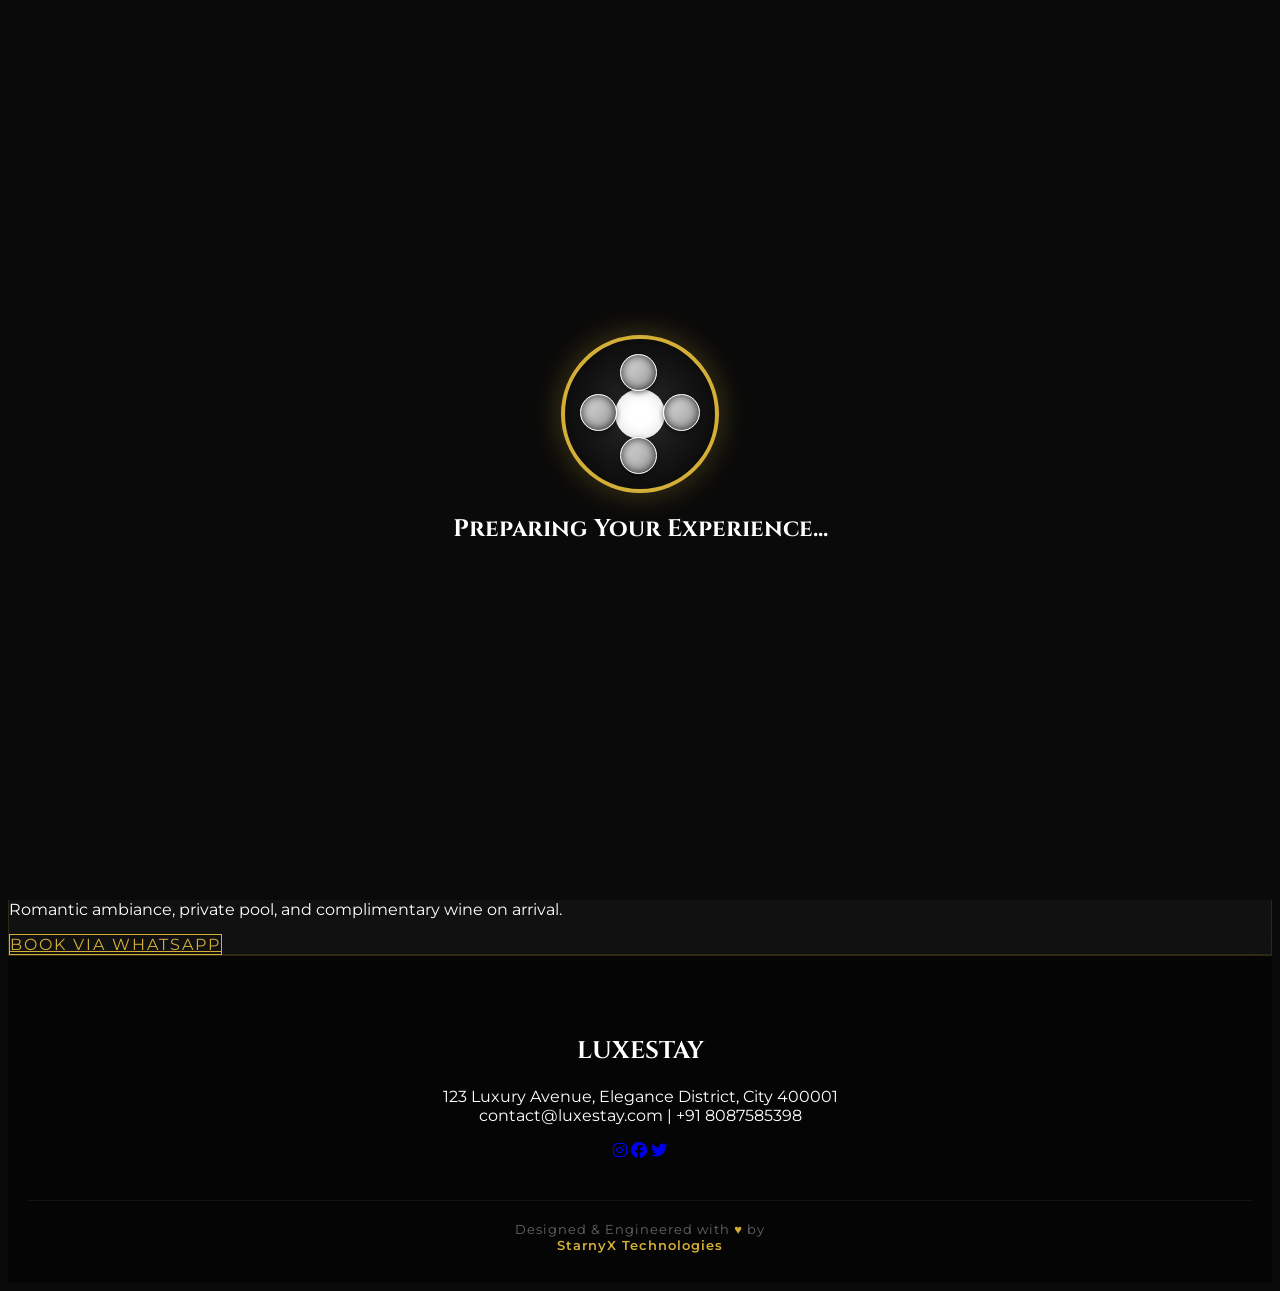
==== index.html @ a1ba036e "Create index.html" ====
<!DOCTYPE html>
<html lang="mr">
<head>
    <meta charset="UTF-8">
    <meta name="viewport" content="width=device-width, initial-scale=1.0">
    <title>Luxury Stay | Premium Hotel & Lodging</title>
    <!-- Tailwind CSS for rapid UI -->
    <script src="https://cdn.tailwindcss.com"></script>
    <!-- FontAwesome for Icons -->
    <link rel="stylesheet" href="https://cdnjs.cloudflare.com/ajax/libs/font-awesome/6.4.0/css/all.min.css">
    <!-- Google Fonts -->
    <link href="https://fonts.googleapis.com/css2?family=Cinzel:wght@400;600;700&family=Montserrat:wght@300;400;600&display=swap" rel="stylesheet">
    
    <style>
        /* Base Luxury Theme Variables */
        :root {
            --bg-dark: #0a0a0a;
            --gold: #D4AF37;
            --gold-light: #F3E5AB;
        }

        body {
            background-color: var(--bg-dark);
            color: #ffffff;
            font-family: 'Montserrat', sans-serif;
            overflow-x: hidden;
        }

        h1, h2, h3, .brand-font {
            font-family: 'Cinzel', serif;
        }

        /* Custom Thali Loader */
        #loader {
            position: fixed;
            inset: 0;
            background-color: var(--bg-dark);
            z-index: 9999;
            display: flex;
            flex-direction: column;
            justify-content: center;
            align-items: center;
            transition: opacity 0.8s ease-out;
        }

        .thali {
            width: 150px;
            height: 150px;
            border-radius: 50%;
            border: 4px solid var(--gold);
            position: relative;
            background: radial-gradient(circle, #2a2a2a, #000000);
            box-shadow: 0 0 30px rgba(212, 175, 55, 0.3);
            animation: spin 3s linear infinite;
        }

        .katori {
            width: 35px;
            height: 35px;
            background: linear-gradient(135deg, #e0e0e0, #999999);
            border-radius: 50%;
            position: absolute;
            box-shadow: inset 0 0 10px rgba(0,0,0,0.8), 0 2px 5px rgba(0,0,0,0.5);
            border: 1px solid #fff;
        }
        
        .katori-1 { top: 15px; left: 55px; }
        .katori-2 { bottom: 15px; left: 55px; }
        .katori-3 { left: 15px; top: 55px; }
        .katori-4 { right: 15px; top: 55px; }

        .rice {
            width: 50px;
            height: 50px;
            background: #ffffff;
            border-radius: 50%;
            position: absolute;
            top: 50px;
            left: 50px;
            box-shadow: inset 0 0 15px #ddd;
        }

        @keyframes spin { 100% { transform: rotate(360deg); } }

        /* Glassmorphism Classes */
        .glass-nav {
            background: rgba(10, 10, 10, 0.7);
            backdrop-filter: blur(15px);
            border-bottom: 1px solid rgba(212, 175, 55, 0.2);
        }

        .glass-card {
            background: rgba(255, 255, 255, 0.03);
            backdrop-filter: blur(10px);
            border: 1px solid rgba(212, 175, 55, 0.15);
            transition: all 0.4s ease;
        }

        .glass-card:hover {
            transform: translateY(-10px);
            border-color: var(--gold);
            box-shadow: 0 10px 30px rgba(212, 175, 55, 0.1);
        }

        /* Scroll Reveal Animations */
        .reveal {
            opacity: 0;
            transform: translateY(60px);
            transition: all 1s cubic-bezier(0.5, 0, 0, 1);
        }

        .reveal.active {
            opacity: 1;
            transform: translateY(0);
        }

        /* Gold Button */
        .gold-btn {
            background: transparent;
            border: 1px solid var(--gold);
            color: var(--gold);
            transition: 0.3s;
            text-transform: uppercase;
            letter-spacing: 2px;
        }
        
        .gold-btn:hover {
            background: var(--gold);
            color: var(--bg-dark);
            box-shadow: 0 0 20px rgba(212, 175, 55, 0.4);
        }

        /* Footer StarnyX Hover */
        .starnyx-link {
            color: var(--gold);
            font-weight: 600;
            text-decoration: none;
            transition: 0.3s;
        }
        .starnyx-link:hover {
            text-shadow: 0px 0px 12px rgba(212,175,55,0.8);
            color: var(--gold-light);
        }

        /* Floating WhatsApp */
        .whatsapp-float {
            position: fixed;
            bottom: 30px;
            right: 30px;
            background: #25D366;
            color: white;
            width: 60px;
            height: 60px;
            border-radius: 50%;
            display: flex;
            justify-content: center;
            align-items: center;
            font-size: 30px;
            box-shadow: 0 4px 15px rgba(37, 211, 102, 0.4);
            z-index: 100;
            transition: 0.3s;
            animation: pulse 2s infinite;
        }

        .whatsapp-float:hover {
            transform: scale(1.1);
        }

        @keyframes pulse {
            0% { box-shadow: 0 0 0 0 rgba(37, 211, 102, 0.5); }
            70% { box-shadow: 0 0 0 15px rgba(37, 211, 102, 0); }
            100% { box-shadow: 0 0 0 0 rgba(37, 211, 102, 0); }
        }
    </style>
</head>
<body class="antialiased">

    <!-- Custom Thali Loader -->
    <div id="loader">
        <div class="thali mb-6">
            <div class="rice"></div>
            <div class="katori katori-1"></div>
            <div class="katori katori-2"></div>
            <div class="katori katori-3"></div>
            <div class="katori katori-4"></div>
        </div>
        <h2 class="brand-font text-2xl text-[#D4AF37] tracking-widest animate-pulse">Preparing Your Experience...</h2>
    </div>

    <!-- Navigation -->
    <nav class="glass-nav fixed w-full z-50 top-0 transition-all duration-300">
        <div class="max-w-7xl mx-auto px-4 sm:px-6 lg:px-8">
            <div class="flex justify-between items-center h-24">
                <div class="flex-shrink-0 flex items-center">
                    <h1 class="brand-font text-3xl text-[#D4AF37]">LUXE<span class="text-white">STAY</span></h1>
                </div>
                <div class="hidden md:flex space-x-8">
                    <a href="index.html" class="text-[#D4AF37] hover:text-white transition px-3 py-2 text-sm uppercase tracking-wider">Home</a>
                    <a href="suites.html" class="text-gray-300 hover:text-[#D4AF37] transition px-3 py-2 text-sm uppercase tracking-wider">Our Suites</a>
                    <a href="amenities.html" class="text-gray-300 hover:text-[#D4AF37] transition px-3 py-2 text-sm uppercase tracking-wider">Amenities</a>
                    <a href="gallery.html" class="text-gray-300 hover:text-[#D4AF37] transition px-3 py-2 text-sm uppercase tracking-wider">Gallery</a>
                    <a href="contact.html" class="gold-btn px-6 py-2 text-sm rounded-none">Book Now</a>
                </div>
            </div>
        </div>
    </nav>

    <!-- Hero Section -->
    <section class="relative h-screen flex items-center justify-center overflow-hidden">
        <!-- Cinematic Background (Replace src with your actual hotel image) -->
        <div class="absolute inset-0 z-0">
            <img src="https://images.unsplash.com/photo-1542314831-c6a4d2748622?q=80&w=2000&auto=format&fit=crop" alt="Luxury Hotel" class="w-full h-full object-cover opacity-40">
            <div class="absolute inset-0 bg-gradient-to-b from-transparent to-[#0a0a0a]"></div>
        </div>
        
        <div class="relative z-10 text-center px-4 mt-20 reveal">
            <p class="text-[#D4AF37] uppercase tracking-[0.3em] mb-4 text-sm md:text-base">Welcome to the epitome of</p>
            <h1 class="brand-font text-5xl md:text-7xl lg:text-8xl mb-6 font-bold">Pure Luxury</h1>
            <p class="max-w-2xl mx-auto text-gray-300 mb-10 font-light leading-relaxed">Escape the ordinary. Immerse yourself in an unforgettable experience where world-class hospitality meets breathtaking elegance.</p>
            <a href="#suites" class="gold-btn px-10 py-4 text-lg">Explore Suites</a>
        </div>
    </section>

    <!-- Quick Intro Section -->
    <section class="py-24 px-4 bg-[#0a0a0a]">
        <div class="max-w-7xl mx-auto grid md:grid-cols-2 gap-16 items-center">
            <div class="reveal">
                <h2 class="brand-font text-4xl md:text-5xl text-[#D4AF37] mb-6">A Heritage of Elegance</h2>
                <p class="text-gray-400 leading-relaxed mb-6 font-light">
                    Every corner of LuxeStay is crafted to perfection. From our signature Thali dining experience to our panoramic suite views, we promise a stay that lingers in your memories forever.
                </p>
                <div class="flex items-center gap-4 text-[#D4AF37]">
                    <i class="fas fa-star"></i>
                    <i class="fas fa-star"></i>
                    <i class="fas fa-star"></i>
                    <i class="fas fa-star"></i>
                    <i class="fas fa-star"></i>
                </div>
            </div>
            <div class="relative reveal delay-200">
                <div class="absolute inset-0 border-2 border-[#D4AF37] transform translate-x-4 translate-y-4 z-0"></div>
                <img src="https://images.unsplash.com/photo-1578683010236-d716f9a3f461?q=80&w=1000&auto=format&fit=crop" alt="Hotel Interior" class="relative z-10 w-full h-[400px] object-cover shadow-2xl">
            </div>
        </div>
    </section>

    <!-- Highlights (Top Suites) -->
    <section id="suites" class="py-24 px-4 bg-[#0d0d0d] border-t border-white/5">
        <div class="max-w-7xl mx-auto">
            <div class="text-center mb-16 reveal">
                <h2 class="brand-font text-4xl text-[#D4AF37] mb-4">Our Premium Suites</h2>
                <p class="text-gray-400 uppercase tracking-widest text-sm">Tailored for Royalty</p>
            </div>

            <div class="grid md:grid-cols-3 gap-8">
                <!-- Suite 1 -->
                <div class="glass-card rounded-xl overflow-hidden reveal">
                    <div class="h-64 overflow-hidden relative group">
                        <img src="https://images.unsplash.com/photo-1590490360182-c33d57733427?q=80&w=800&auto=format&fit=crop" alt="Royal Suite" class="w-full h-full object-cover transition duration-700 group-hover:scale-110">
                        <div class="absolute inset-0 bg-black/30 group-hover:bg-transparent transition duration-500"></div>
                    </div>
                    <div class="p-8 text-center">
                        <h3 class="brand-font text-2xl mb-2">The Royal Suite</h3>
                        <p class="text-gray-400 text-sm mb-6 font-light">Panoramic views, private jacuzzi, and exclusive butler service.</p>
                        <a href="https://wa.me/918087585398?text=I%20want%20to%20book%20The%20Royal%20Suite" target="_blank" class="gold-btn px-6 py-2 text-sm w-full block">Book via WhatsApp</a>
                    </div>
                </div>

                <!-- Suite 2 -->
                <div class="glass-card rounded-xl overflow-hidden reveal delay-100">
                    <div class="h-64 overflow-hidden relative group">
                        <img src="https://images.unsplash.com/photo-1566665797739-1674de7a421a?q=80&w=800&auto=format&fit=crop" alt="Executive Room" class="w-full h-full object-cover transition duration-700 group-hover:scale-110">
                        <div class="absolute inset-0 bg-black/30 group-hover:bg-transparent transition duration-500"></div>
                    </div>
                    <div class="p-8 text-center">
                        <h3 class="brand-font text-2xl mb-2">Executive Haven</h3>
                        <p class="text-gray-400 text-sm mb-6 font-light">Perfect for business travelers needing luxury and high-speed connectivity.</p>
                        <a href="https://wa.me/918087585398?text=I%20want%20to%20book%20Executive%20Haven" target="_blank" class="gold-btn px-6 py-2 text-sm w-full block">Book via WhatsApp</a>
                    </div>
                </div>

                <!-- Suite 3 -->
                <div class="glass-card rounded-xl overflow-hidden reveal delay-200">
                    <div class="h-64 overflow-hidden relative group">
                        <img src="https://images.unsplash.com/photo-1582719478250-c894e4dc243e?q=80&w=800&auto=format&fit=crop" alt="Honeymoon Suite" class="w-full h-full object-cover transition duration-700 group-hover:scale-110">
                        <div class="absolute inset-0 bg-black/30 group-hover:bg-transparent transition duration-500"></div>
                    </div>
                    <div class="p-8 text-center">
                        <h3 class="brand-font text-2xl mb-2">Honeymoon Villa</h3>
                        <p class="text-gray-400 text-sm mb-6 font-light">Romantic ambiance, private pool, and complimentary wine on arrival.</p>
                        <a href="https://wa.me/918087585398?text=I%20want%20to%20book%20Honeymoon%20Villa" target="_blank" class="gold-btn px-6 py-2 text-sm w-full block">Book via WhatsApp</a>
                    </div>
                </div>
            </div>
        </div>
    </section>

    <!-- Floating WhatsApp -->
    <a href="https://wa.me/918087585398" target="_blank" class="whatsapp-float">
        <i class="fab fa-whatsapp"></i>
    </a>

    <!-- Footer with StarnyX Branding -->
    <footer style="background-color: #050505; border-top: 1px solid rgba(212, 175, 55, 0.2); padding: 60px 20px 30px; text-align: center;">
        <div class="max-w-4xl mx-auto mb-10">
            <h2 class="brand-font text-3xl text-[#D4AF37] mb-6">LUXESTAY</h2>
            <p class="text-gray-400 font-light text-sm mb-6">123 Luxury Avenue, Elegance District, City 400001<br>contact@luxestay.com | +91 8087585398</p>
            <div class="flex justify-center space-x-6 text-[#D4AF37]">
                <a href="#" class="hover:text-white transition"><i class="fab fa-instagram text-xl"></i></a>
                <a href="#" class="hover:text-white transition"><i class="fab fa-facebook text-xl"></i></a>
                <a href="#" class="hover:text-white transition"><i class="fab fa-twitter text-xl"></i></a>
            </div>
        </div>

        <!-- The Masterpiece Branding -->
        <div style="margin-top: 40px; padding-top: 20px; border-top: 1px solid rgba(255,255,255,0.05); font-family: 'Montserrat', sans-serif; font-size: 13px; color: #666; letter-spacing: 1px;">
            Designed & Engineered with <span style="color: #D4AF37;">♥</span> by <br class="md:hidden">
            <a href="https://starnyxtechnologies.com" target="_blank" class="starnyx-link mt-2 md:mt-0 inline-block md:ml-1">
                StarnyX Technologies
            </a>
        </div>
    </footer>

    <!-- Scripts for Animations -->
    <script>
        // Custom Thali Loader Logic
        window.addEventListener('load', () => {
            setTimeout(() => {
                const loader = document.getElementById('loader');
                loader.style.opacity = '0';
                setTimeout(() => {
                    loader.style.display = 'none';
                    // Trigger initial reveals after loader goes away
                    reveal();
                }, 800);
            }, 3000); // 3 seconds loading as requested
        });

        // Intersection Observer for Scroll Reveals
        function reveal() {
            var reveals = document.querySelectorAll(".reveal");
            for (var i = 0; i < reveals.length; i++) {
                var windowHeight = window.innerHeight;
                var elementTop = reveals[i].getBoundingClientRect().top;
                var elementVisible = 100;
                
                if (elementTop < windowHeight - elementVisible) {
                    reveals[i].classList.add("active");
                }
            }
        }
        window.addEventListener("scroll", reveal);

        // Navbar Background on Scroll
        window.addEventListener("scroll", () => {
            const nav = document.querySelector('nav');
            if (window.scrollY > 50) {
                nav.style.background = 'rgba(10, 10, 10, 0.95)';
                nav.style.boxShadow = '0 4px 30px rgba(0, 0, 0, 0.5)';
            } else {
                nav.style.background = 'rgba(10, 10, 10, 0.7)';
                nav.style.boxShadow = 'none';
            }
        });
    </script>
</body>
</html>
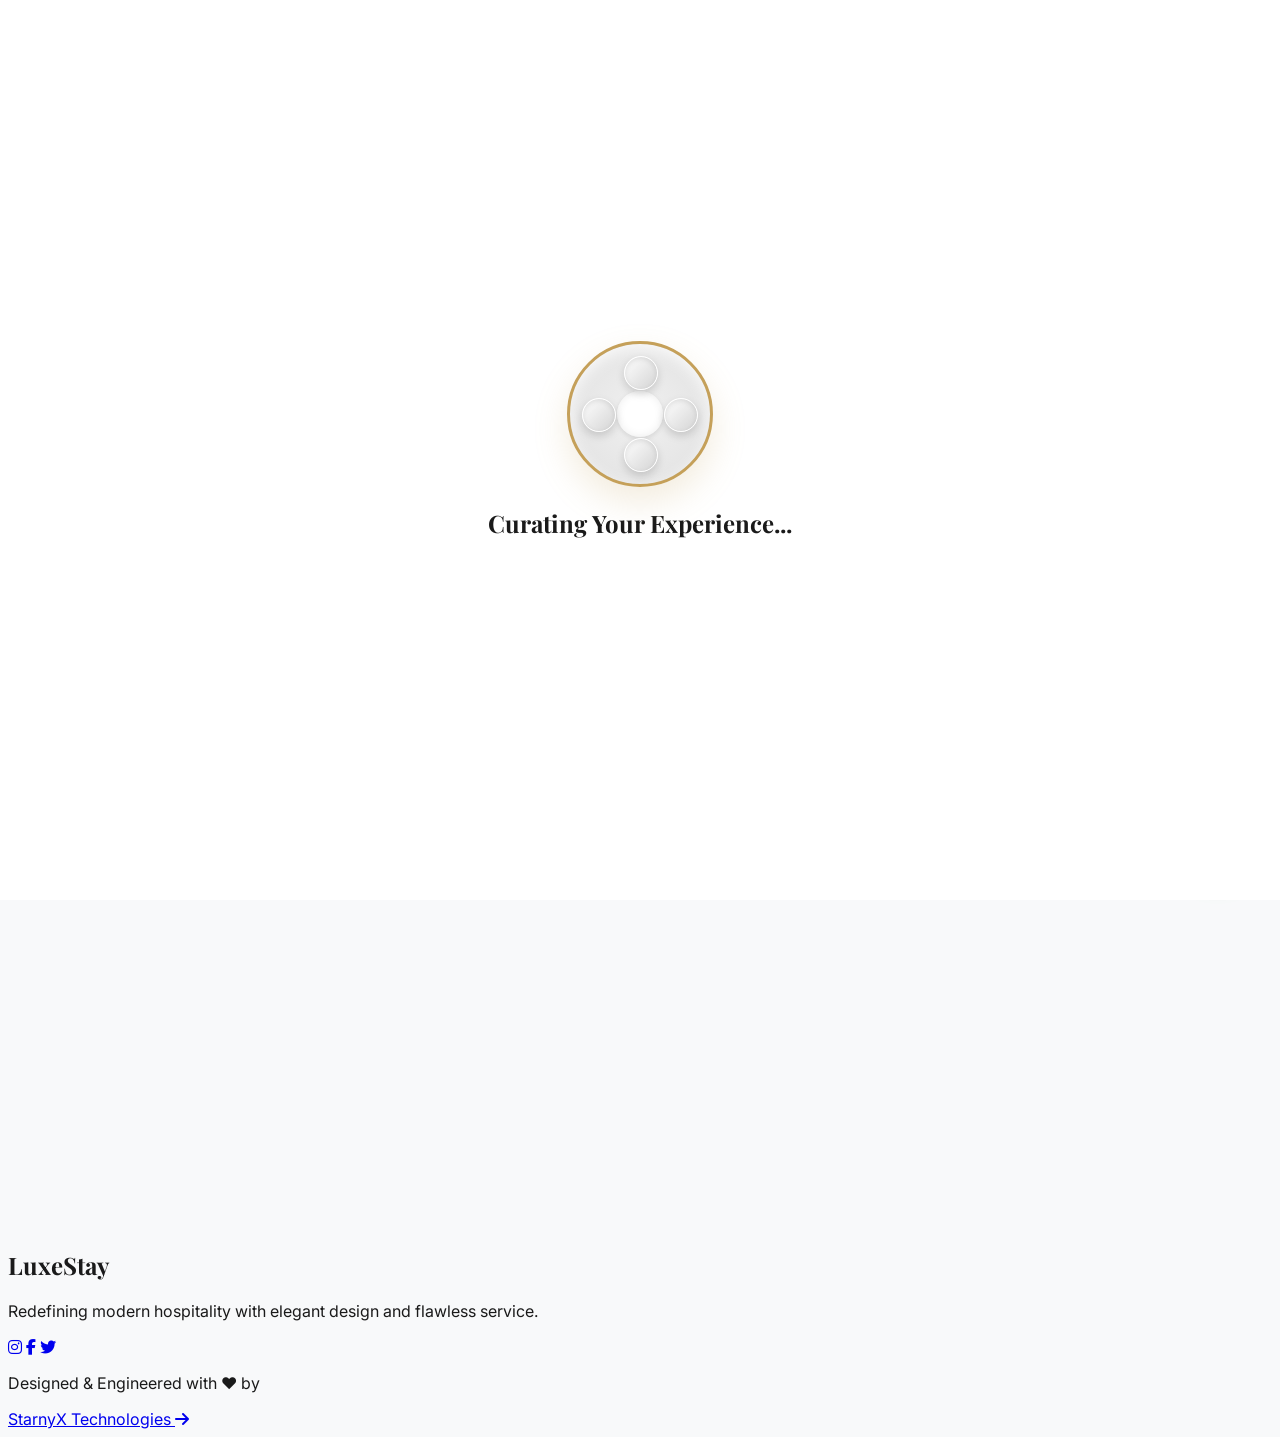
==== commit d3cbe457: "Update index.html" ====
--- a/index.html
+++ b/index.html
@@ -3,144 +3,148 @@
 <head>
     <meta charset="UTF-8">
     <meta name="viewport" content="width=device-width, initial-scale=1.0">
-    <title>Luxury Stay | Premium Hotel & Lodging</title>
-    <!-- Tailwind CSS for rapid UI -->
+    <title>LuxeStay | Light & Modern Luxury</title>
+    <!-- Tailwind CSS -->
     <script src="https://cdn.tailwindcss.com"></script>
-    <!-- FontAwesome for Icons -->
+    <!-- FontAwesome -->
     <link rel="stylesheet" href="https://cdnjs.cloudflare.com/ajax/libs/font-awesome/6.4.0/css/all.min.css">
-    <!-- Google Fonts -->
-    <link href="https://fonts.googleapis.com/css2?family=Cinzel:wght@400;600;700&family=Montserrat:wght@300;400;600&display=swap" rel="stylesheet">
+    <!-- Google Fonts: Playfair for Luxury, Inter for SaaS Cleanliness -->
+    <link href="https://fonts.googleapis.com/css2?family=Inter:wght@300;400;500;600&family=Playfair+Display:ital,wght@0,400;0,600;0,700;1,400&display=swap" rel="stylesheet">
     
     <style>
-        /* Base Luxury Theme Variables */
         :root {
-            --bg-dark: #0a0a0a;
-            --gold: #D4AF37;
-            --gold-light: #F3E5AB;
+            --bg-light: #F8F9FA;
+            --text-main: #1A1A1A;
+            --gold: #C5A059;
+            --gold-hover: #D4AF37;
         }
 
         body {
-            background-color: var(--bg-dark);
-            color: #ffffff;
-            font-family: 'Montserrat', sans-serif;
+            background-color: var(--bg-light);
+            color: var(--text-main);
+            font-family: 'Inter', sans-serif;
             overflow-x: hidden;
-        }
-
-        h1, h2, h3, .brand-font {
-            font-family: 'Cinzel', serif;
-        }
-
-        /* Custom Thali Loader */
+            scroll-behavior: smooth;
+        }
+
+        .font-serif {
+            font-family: 'Playfair Display', serif;
+        }
+
+        /* Modern Light Thali Loader */
         #loader {
             position: fixed;
             inset: 0;
-            background-color: var(--bg-dark);
+            background-color: #ffffff;
             z-index: 9999;
             display: flex;
             flex-direction: column;
             justify-content: center;
             align-items: center;
-            transition: opacity 0.8s ease-out;
+            transition: opacity 0.8s cubic-bezier(0.8, 0, 0.2, 1);
         }
 
         .thali {
-            width: 150px;
-            height: 150px;
+            width: 140px;
+            height: 140px;
             border-radius: 50%;
-            border: 4px solid var(--gold);
+            border: 3px solid var(--gold);
             position: relative;
-            background: radial-gradient(circle, #2a2a2a, #000000);
-            box-shadow: 0 0 30px rgba(212, 175, 55, 0.3);
-            animation: spin 3s linear infinite;
+            background: radial-gradient(circle, #f0f0f0, #e0e0e0);
+            box-shadow: 0 15px 35px rgba(197, 160, 89, 0.2), inset 0 5px 15px rgba(255,255,255,0.8);
+            animation: spin 3s cubic-bezier(0.4, 0, 0.2, 1) infinite;
         }
 
         .katori {
-            width: 35px;
-            height: 35px;
-            background: linear-gradient(135deg, #e0e0e0, #999999);
+            width: 32px;
+            height: 32px;
+            background: linear-gradient(135deg, #ffffff, #d4d4d4);
             border-radius: 50%;
             position: absolute;
-            box-shadow: inset 0 0 10px rgba(0,0,0,0.8), 0 2px 5px rgba(0,0,0,0.5);
+            box-shadow: inset 0 2px 5px rgba(0,0,0,0.1), 0 4px 8px rgba(0,0,0,0.15);
             border: 1px solid #fff;
         }
         
-        .katori-1 { top: 15px; left: 55px; }
-        .katori-2 { bottom: 15px; left: 55px; }
-        .katori-3 { left: 15px; top: 55px; }
-        .katori-4 { right: 15px; top: 55px; }
+        .katori-1 { top: 12px; left: 54px; }
+        .katori-2 { bottom: 12px; left: 54px; }
+        .katori-3 { left: 12px; top: 54px; }
+        .katori-4 { right: 12px; top: 54px; }
 
         .rice {
-            width: 50px;
-            height: 50px;
+            width: 46px;
+            height: 46px;
             background: #ffffff;
             border-radius: 50%;
             position: absolute;
-            top: 50px;
-            left: 50px;
-            box-shadow: inset 0 0 15px #ddd;
+            top: 47px;
+            left: 47px;
+            box-shadow: inset 0 0 10px #eee, 0 2px 5px rgba(0,0,0,0.1);
         }
 
         @keyframes spin { 100% { transform: rotate(360deg); } }
 
-        /* Glassmorphism Classes */
+        /* Light Glassmorphism */
         .glass-nav {
-            background: rgba(10, 10, 10, 0.7);
-            backdrop-filter: blur(15px);
-            border-bottom: 1px solid rgba(212, 175, 55, 0.2);
-        }
-
-        .glass-card {
-            background: rgba(255, 255, 255, 0.03);
-            backdrop-filter: blur(10px);
-            border: 1px solid rgba(212, 175, 55, 0.15);
-            transition: all 0.4s ease;
-        }
-
-        .glass-card:hover {
-            transform: translateY(-10px);
-            border-color: var(--gold);
-            box-shadow: 0 10px 30px rgba(212, 175, 55, 0.1);
-        }
-
-        /* Scroll Reveal Animations */
-        .reveal {
-            opacity: 0;
-            transform: translateY(60px);
-            transition: all 1s cubic-bezier(0.5, 0, 0, 1);
-        }
-
-        .reveal.active {
+            background: rgba(255, 255, 255, 0.8);
+            backdrop-filter: blur(20px);
+            -webkit-backdrop-filter: blur(20px);
+            border-bottom: 1px solid rgba(0, 0, 0, 0.05);
+            transition: all 0.5s ease;
+        }
+
+        .glass-nav.scrolled {
+            background: rgba(255, 255, 255, 0.95);
+            box-shadow: 0 10px 30px rgba(0, 0, 0, 0.05);
+        }
+
+        /* SaaS Style Premium Cards */
+        .saas-card {
+            background: #ffffff;
+            border-radius: 24px;
+            border: 1px solid rgba(0,0,0,0.03);
+            box-shadow: 0 10px 40px rgba(0, 0, 0, 0.04);
+            transition: all 0.5s cubic-bezier(0.2, 0.8, 0.2, 1);
+            overflow: hidden;
+        }
+
+        .saas-card:hover {
+            transform: translateY(-12px) scale(1.01);
+            box-shadow: 0 20px 50px rgba(197, 160, 89, 0.15);
+            border-color: rgba(197, 160, 89, 0.3);
+        }
+
+        /* Advanced Scroll Animations */
+        .reveal-up { opacity: 0; transform: translateY(50px); transition: all 1s cubic-bezier(0.5, 0, 0, 1); }
+        .reveal-left { opacity: 0; transform: translateX(-50px); transition: all 1s cubic-bezier(0.5, 0, 0, 1); }
+        .reveal-right { opacity: 0; transform: translateX(50px); transition: all 1s cubic-bezier(0.5, 0, 0, 1); }
+        
+        .reveal-up.active, .reveal-left.active, .reveal-right.active {
             opacity: 1;
-            transform: translateY(0);
-        }
-
-        /* Gold Button */
-        .gold-btn {
-            background: transparent;
-            border: 1px solid var(--gold);
-            color: var(--gold);
-            transition: 0.3s;
-            text-transform: uppercase;
-            letter-spacing: 2px;
-        }
-        
-        .gold-btn:hover {
+            transform: translate(0);
+        }
+
+        /* Animated Buttons */
+        .btn-primary {
             background: var(--gold);
-            color: var(--bg-dark);
-            box-shadow: 0 0 20px rgba(212, 175, 55, 0.4);
-        }
-
-        /* Footer StarnyX Hover */
-        .starnyx-link {
-            color: var(--gold);
-            font-weight: 600;
-            text-decoration: none;
-            transition: 0.3s;
-        }
-        .starnyx-link:hover {
-            text-shadow: 0px 0px 12px rgba(212,175,55,0.8);
-            color: var(--gold-light);
-        }
+            color: #fff;
+            position: relative;
+            overflow: hidden;
+            border-radius: 50px;
+            transition: all 0.3s ease;
+            z-index: 1;
+        }
+
+        .btn-primary::before {
+            content: '';
+            position: absolute;
+            top: 0; left: 0; width: 0; height: 100%;
+            background: var(--text-main);
+            transition: all 0.5s cubic-bezier(0.2, 0.8, 0.2, 1);
+            z-index: -1;
+        }
+
+        .btn-primary:hover::before { width: 100%; }
+        .btn-primary:hover { box-shadow: 0 10px 25px rgba(197, 160, 89, 0.4); transform: translateY(-2px); }
 
         /* Floating WhatsApp */
         .whatsapp-float {
@@ -149,146 +153,184 @@
             right: 30px;
             background: #25D366;
             color: white;
-            width: 60px;
-            height: 60px;
+            width: 65px;
+            height: 65px;
             border-radius: 50%;
             display: flex;
             justify-content: center;
             align-items: center;
-            font-size: 30px;
-            box-shadow: 0 4px 15px rgba(37, 211, 102, 0.4);
+            font-size: 32px;
+            box-shadow: 0 10px 25px rgba(37, 211, 102, 0.3);
             z-index: 100;
-            transition: 0.3s;
-            animation: pulse 2s infinite;
+            transition: all 0.4s cubic-bezier(0.175, 0.885, 0.32, 1.275);
         }
 
         .whatsapp-float:hover {
-            transform: scale(1.1);
-        }
-
-        @keyframes pulse {
-            0% { box-shadow: 0 0 0 0 rgba(37, 211, 102, 0.5); }
-            70% { box-shadow: 0 0 0 15px rgba(37, 211, 102, 0); }
-            100% { box-shadow: 0 0 0 0 rgba(37, 211, 102, 0); }
+            transform: scale(1.15) rotate(-10deg);
+            box-shadow: 0 15px 35px rgba(37, 211, 102, 0.4);
+        }
+
+        /* Image Parallax Wrapper */
+        .img-wrapper {
+            overflow: hidden;
+            position: relative;
+        }
+        .img-wrapper img {
+            transition: transform 1.5s cubic-bezier(0.2, 0.8, 0.2, 1);
+        }
+        .saas-card:hover .img-wrapper img {
+            transform: scale(1.08);
         }
     </style>
 </head>
 <body class="antialiased">
 
-    <!-- Custom Thali Loader -->
+    <!-- Light Theme Loader -->
     <div id="loader">
-        <div class="thali mb-6">
+        <div class="thali mb-8">
             <div class="rice"></div>
             <div class="katori katori-1"></div>
             <div class="katori katori-2"></div>
             <div class="katori katori-3"></div>
             <div class="katori katori-4"></div>
         </div>
-        <h2 class="brand-font text-2xl text-[#D4AF37] tracking-widest animate-pulse">Preparing Your Experience...</h2>
+        <h2 class="font-serif text-3xl text-[#1A1A1A] animate-pulse">Curating Your Experience...</h2>
     </div>
 
-    <!-- Navigation -->
-    <nav class="glass-nav fixed w-full z-50 top-0 transition-all duration-300">
-        <div class="max-w-7xl mx-auto px-4 sm:px-6 lg:px-8">
+    <!-- Glassmorphism Navbar -->
+    <nav class="glass-nav fixed w-full z-50 top-0">
+        <div class="max-w-7xl mx-auto px-6 lg:px-12">
             <div class="flex justify-between items-center h-24">
-                <div class="flex-shrink-0 flex items-center">
-                    <h1 class="brand-font text-3xl text-[#D4AF37]">LUXE<span class="text-white">STAY</span></h1>
-                </div>
-                <div class="hidden md:flex space-x-8">
-                    <a href="index.html" class="text-[#D4AF37] hover:text-white transition px-3 py-2 text-sm uppercase tracking-wider">Home</a>
-                    <a href="suites.html" class="text-gray-300 hover:text-[#D4AF37] transition px-3 py-2 text-sm uppercase tracking-wider">Our Suites</a>
-                    <a href="amenities.html" class="text-gray-300 hover:text-[#D4AF37] transition px-3 py-2 text-sm uppercase tracking-wider">Amenities</a>
-                    <a href="gallery.html" class="text-gray-300 hover:text-[#D4AF37] transition px-3 py-2 text-sm uppercase tracking-wider">Gallery</a>
-                    <a href="contact.html" class="gold-btn px-6 py-2 text-sm rounded-none">Book Now</a>
+                <div class="flex-shrink-0 flex items-center cursor-pointer">
+                    <h1 class="font-serif text-3xl font-bold text-[#1A1A1A]">Luxe<span class="text-[#C5A059] italic">Stay</span></h1>
+                </div>
+                <div class="hidden md:flex space-x-10 items-center">
+                    <a href="#" class="text-[#1A1A1A] font-medium hover:text-[#C5A059] transition duration-300 text-sm tracking-wide">Explore</a>
+                    <a href="#" class="text-[#1A1A1A] font-medium hover:text-[#C5A059] transition duration-300 text-sm tracking-wide">Suites</a>
+                    <a href="#" class="text-[#1A1A1A] font-medium hover:text-[#C5A059] transition duration-300 text-sm tracking-wide">Dining</a>
+                    <a href="#" class="text-[#1A1A1A] font-medium hover:text-[#C5A059] transition duration-300 text-sm tracking-wide">Gallery</a>
+                    <a href="https://wa.me/918087585398" class="btn-primary px-8 py-3 text-sm font-semibold tracking-wide">Reserve Now</a>
                 </div>
             </div>
         </div>
     </nav>
 
-    <!-- Hero Section -->
-    <section class="relative h-screen flex items-center justify-center overflow-hidden">
-        <!-- Cinematic Background (Replace src with your actual hotel image) -->
+    <!-- Hero Section (Light & Airy) -->
+    <section class="relative min-h-[90vh] flex items-center justify-center pt-20 overflow-hidden bg-white">
         <div class="absolute inset-0 z-0">
-            <img src="https://images.unsplash.com/photo-1542314831-c6a4d2748622?q=80&w=2000&auto=format&fit=crop" alt="Luxury Hotel" class="w-full h-full object-cover opacity-40">
-            <div class="absolute inset-0 bg-gradient-to-b from-transparent to-[#0a0a0a]"></div>
+            <!-- Bright, modern hotel architecture image -->
+            <img src="https://images.unsplash.com/photo-1551882547-ff40c0d582af?q=80&w=2000&auto=format&fit=crop" alt="Light Modern Hotel" class="w-full h-full object-cover opacity-20">
+            <div class="absolute inset-0 bg-gradient-to-b from-transparent to-[#F8F9FA]"></div>
         </div>
         
-        <div class="relative z-10 text-center px-4 mt-20 reveal">
-            <p class="text-[#D4AF37] uppercase tracking-[0.3em] mb-4 text-sm md:text-base">Welcome to the epitome of</p>
-            <h1 class="brand-font text-5xl md:text-7xl lg:text-8xl mb-6 font-bold">Pure Luxury</h1>
-            <p class="max-w-2xl mx-auto text-gray-300 mb-10 font-light leading-relaxed">Escape the ordinary. Immerse yourself in an unforgettable experience where world-class hospitality meets breathtaking elegance.</p>
-            <a href="#suites" class="gold-btn px-10 py-4 text-lg">Explore Suites</a>
+        <div class="relative z-10 text-center px-4 max-w-4xl mx-auto mt-10">
+            <span class="inline-block py-1 px-4 rounded-full bg-[#C5A059]/10 text-[#C5A059] text-sm font-semibold tracking-widest mb-6 reveal-up" style="transition-delay: 0.1s;">5-STAR HOSPITALITY</span>
+            <h1 class="font-serif text-6xl md:text-7xl lg:text-8xl mb-6 text-[#1A1A1A] leading-tight reveal-up" style="transition-delay: 0.3s;">
+                A New Era of <br> <span class="italic text-[#C5A059]">Modern Luxury</span>
+            </h1>
+            <p class="text-gray-600 mb-10 text-lg md:text-xl font-light leading-relaxed reveal-up" style="transition-delay: 0.5s;">
+                Experience the perfect blend of contemporary SaaS-like efficiency and timeless hospitality. Check in seamlessly, relax effortlessly.
+            </p>
+            <div class="flex justify-center gap-4 reveal-up" style="transition-delay: 0.7s;">
+                <a href="#suites" class="btn-primary px-10 py-4 text-lg font-medium">View Suites</a>
+                <a href="#" class="px-10 py-4 text-lg font-medium text-[#1A1A1A] border-2 border-[#1A1A1A] rounded-full hover:bg-[#1A1A1A] hover:text-white transition duration-300">Virtual Tour</a>
+            </div>
         </div>
     </section>
 
-    <!-- Quick Intro Section -->
-    <section class="py-24 px-4 bg-[#0a0a0a]">
-        <div class="max-w-7xl mx-auto grid md:grid-cols-2 gap-16 items-center">
-            <div class="reveal">
-                <h2 class="brand-font text-4xl md:text-5xl text-[#D4AF37] mb-6">A Heritage of Elegance</h2>
-                <p class="text-gray-400 leading-relaxed mb-6 font-light">
-                    Every corner of LuxeStay is crafted to perfection. From our signature Thali dining experience to our panoramic suite views, we promise a stay that lingers in your memories forever.
-                </p>
-                <div class="flex items-center gap-4 text-[#D4AF37]">
-                    <i class="fas fa-star"></i>
-                    <i class="fas fa-star"></i>
-                    <i class="fas fa-star"></i>
-                    <i class="fas fa-star"></i>
-                    <i class="fas fa-star"></i>
-                </div>
-            </div>
-            <div class="relative reveal delay-200">
-                <div class="absolute inset-0 border-2 border-[#D4AF37] transform translate-x-4 translate-y-4 z-0"></div>
-                <img src="https://images.unsplash.com/photo-1578683010236-d716f9a3f461?q=80&w=1000&auto=format&fit=crop" alt="Hotel Interior" class="relative z-10 w-full h-[400px] object-cover shadow-2xl">
+    <!-- Animated Features Section -->
+    <section class="py-24 px-6 bg-[#F8F9FA]">
+        <div class="max-w-7xl mx-auto">
+            <div class="grid md:grid-cols-2 gap-20 items-center">
+                <div class="reveal-left">
+                    <div class="w-20 h-1 bg-[#C5A059] mb-8 rounded-full"></div>
+                    <h2 class="font-serif text-5xl text-[#1A1A1A] mb-6 leading-tight">Elevate Your Senses.</h2>
+                    <p class="text-gray-600 text-lg leading-relaxed mb-8 font-light">
+                        Step into a world where design meets comfort. Our sunlit spaces, intuitive services, and world-class dining are engineered to provide a frictionless luxury experience.
+                    </p>
+                    <ul class="space-y-4 text-gray-700">
+                        <li class="flex items-center gap-4"><i class="fas fa-check-circle text-[#C5A059] text-xl"></i> Smart Room Controls</li>
+                        <li class="flex items-center gap-4"><i class="fas fa-check-circle text-[#C5A059] text-xl"></i> 24/7 Digital Concierge</li>
+                        <li class="flex items-center gap-4"><i class="fas fa-check-circle text-[#C5A059] text-xl"></i> Organic Fine Dining</li>
+                    </ul>
+                </div>
+                <div class="relative reveal-right">
+                    <!-- Modern overlapping images design -->
+                    <div class="absolute inset-0 bg-[#C5A059]/10 rounded-3xl transform translate-x-6 translate-y-6"></div>
+                    <img src="https://images.unsplash.com/photo-1582719508461-905c673771fd?q=80&w=1000&auto=format&fit=crop" alt="Bright Room" class="relative z-10 w-full rounded-3xl shadow-2xl">
+                    
+                    <!-- Floating stat card (SaaS touch) -->
+                    <div class="absolute -bottom-10 -left-10 bg-white p-6 rounded-2xl shadow-xl z-20 flex items-center gap-4 animate-bounce" style="animation-duration: 3s;">
+                        <div class="bg-[#C5A059]/10 p-4 rounded-full text-[#C5A059]">
+                            <i class="fas fa-star text-2xl"></i>
+                        </div>
+                        <div>
+                            <p class="text-2xl font-bold text-[#1A1A1A]">4.9/5</p>
+                            <p class="text-sm text-gray-500 font-medium">Guest Rating</p>
+                        </div>
+                    </div>
+                </div>
             </div>
         </div>
     </section>
 
-    <!-- Highlights (Top Suites) -->
-    <section id="suites" class="py-24 px-4 bg-[#0d0d0d] border-t border-white/5">
+    <!-- Suites (SaaS Card Layout) -->
+    <section id="suites" class="py-32 px-6 bg-white">
         <div class="max-w-7xl mx-auto">
-            <div class="text-center mb-16 reveal">
-                <h2 class="brand-font text-4xl text-[#D4AF37] mb-4">Our Premium Suites</h2>
-                <p class="text-gray-400 uppercase tracking-widest text-sm">Tailored for Royalty</p>
-            </div>
-
-            <div class="grid md:grid-cols-3 gap-8">
+            <div class="text-center mb-20 reveal-up">
+                <span class="text-[#C5A059] font-semibold tracking-widest text-sm uppercase">Curated Stays</span>
+                <h2 class="font-serif text-5xl text-[#1A1A1A] mt-4">Signature Suites</h2>
+            </div>
+
+            <div class="grid md:grid-cols-3 gap-10">
                 <!-- Suite 1 -->
-                <div class="glass-card rounded-xl overflow-hidden reveal">
-                    <div class="h-64 overflow-hidden relative group">
-                        <img src="https://images.unsplash.com/photo-1590490360182-c33d57733427?q=80&w=800&auto=format&fit=crop" alt="Royal Suite" class="w-full h-full object-cover transition duration-700 group-hover:scale-110">
-                        <div class="absolute inset-0 bg-black/30 group-hover:bg-transparent transition duration-500"></div>
-                    </div>
-                    <div class="p-8 text-center">
-                        <h3 class="brand-font text-2xl mb-2">The Royal Suite</h3>
-                        <p class="text-gray-400 text-sm mb-6 font-light">Panoramic views, private jacuzzi, and exclusive butler service.</p>
-                        <a href="https://wa.me/918087585398?text=I%20want%20to%20book%20The%20Royal%20Suite" target="_blank" class="gold-btn px-6 py-2 text-sm w-full block">Book via WhatsApp</a>
+                <div class="saas-card reveal-up" style="transition-delay: 0.1s;">
+                    <div class="img-wrapper h-72">
+                        <img src="https://images.unsplash.com/photo-1631049307264-da0ec9d70304?q=80&w=800&auto=format&fit=crop" alt="Deluxe Room" class="w-full h-full object-cover">
+                        <div class="absolute top-4 right-4 bg-white/90 backdrop-blur px-4 py-2 rounded-full text-sm font-bold text-[#1A1A1A] shadow-sm">
+                            ₹5,999 / night
+                        </div>
+                    </div>
+                    <div class="p-8">
+                        <h3 class="font-serif text-2xl font-bold text-[#1A1A1A] mb-3">Deluxe Oasis</h3>
+                        <p class="text-gray-500 text-sm mb-6 leading-relaxed">Perfect for solo travelers or couples. Floor-to-ceiling windows with city views.</p>
+                        <hr class="border-gray-100 mb-6">
+                        <a href="https://wa.me/918087585398?text=Book%20Deluxe%20Oasis" class="btn-primary w-full py-3 block text-center font-medium">Book Now</a>
                     </div>
                 </div>
 
                 <!-- Suite 2 -->
-                <div class="glass-card rounded-xl overflow-hidden reveal delay-100">
-                    <div class="h-64 overflow-hidden relative group">
-                        <img src="https://images.unsplash.com/photo-1566665797739-1674de7a421a?q=80&w=800&auto=format&fit=crop" alt="Executive Room" class="w-full h-full object-cover transition duration-700 group-hover:scale-110">
-                        <div class="absolute inset-0 bg-black/30 group-hover:bg-transparent transition duration-500"></div>
-                    </div>
-                    <div class="p-8 text-center">
-                        <h3 class="brand-font text-2xl mb-2">Executive Haven</h3>
-                        <p class="text-gray-400 text-sm mb-6 font-light">Perfect for business travelers needing luxury and high-speed connectivity.</p>
-                        <a href="https://wa.me/918087585398?text=I%20want%20to%20book%20Executive%20Haven" target="_blank" class="gold-btn px-6 py-2 text-sm w-full block">Book via WhatsApp</a>
+                <div class="saas-card reveal-up relative" style="transition-delay: 0.3s; border: 2px solid #C5A059;">
+                    <div class="absolute top-0 left-1/2 transform -translate-x-1/2 -translate-y-1/2 bg-[#C5A059] text-white px-6 py-1 rounded-full text-xs font-bold tracking-widest z-20 shadow-md">
+                        MOST POPULAR
+                    </div>
+                    <div class="img-wrapper h-72">
+                        <img src="https://images.unsplash.com/photo-1578683010236-d716f9a3f461?q=80&w=800&auto=format&fit=crop" alt="Premium Suite" class="w-full h-full object-cover">
+                        <div class="absolute top-4 right-4 bg-white/90 backdrop-blur px-4 py-2 rounded-full text-sm font-bold text-[#1A1A1A] shadow-sm">
+                            ₹8,999 / night
+                        </div>
+                    </div>
+                    <div class="p-8">
+                        <h3 class="font-serif text-2xl font-bold text-[#1A1A1A] mb-3">Executive Suite</h3>
+                        <p class="text-gray-500 text-sm mb-6 leading-relaxed">Spacious living area, premium workstations, and exclusive lounge access.</p>
+                        <hr class="border-gray-100 mb-6">
+                        <a href="https://wa.me/918087585398?text=Book%20Executive%20Suite" class="btn-primary w-full py-3 block text-center font-medium">Book Now</a>
                     </div>
                 </div>
 
                 <!-- Suite 3 -->
-                <div class="glass-card rounded-xl overflow-hidden reveal delay-200">
-                    <div class="h-64 overflow-hidden relative group">
-                        <img src="https://images.unsplash.com/photo-1582719478250-c894e4dc243e?q=80&w=800&auto=format&fit=crop" alt="Honeymoon Suite" class="w-full h-full object-cover transition duration-700 group-hover:scale-110">
-                        <div class="absolute inset-0 bg-black/30 group-hover:bg-transparent transition duration-500"></div>
-                    </div>
-                    <div class="p-8 text-center">
-                        <h3 class="brand-font text-2xl mb-2">Honeymoon Villa</h3>
-                        <p class="text-gray-400 text-sm mb-6 font-light">Romantic ambiance, private pool, and complimentary wine on arrival.</p>
-                        <a href="https://wa.me/918087585398?text=I%20want%20to%20book%20Honeymoon%20Villa" target="_blank" class="gold-btn px-6 py-2 text-sm w-full block">Book via WhatsApp</a>
+                <div class="saas-card reveal-up" style="transition-delay: 0.5s;">
+                    <div class="img-wrapper h-72">
+                        <img src="https://images.unsplash.com/photo-1591088398332-8a7791972843?q=80&w=800&auto=format&fit=crop" alt="Presidential" class="w-full h-full object-cover">
+                        <div class="absolute top-4 right-4 bg-white/90 backdrop-blur px-4 py-2 rounded-full text-sm font-bold text-[#1A1A1A] shadow-sm">
+                            ₹15,999 / night
+                        </div>
+                    </div>
+                    <div class="p-8">
+                        <h3 class="font-serif text-2xl font-bold text-[#1A1A1A] mb-3">Presidential Villa</h3>
+                        <p class="text-gray-500 text-sm mb-6 leading-relaxed">The ultimate luxury. Private pool, dedicated butler, and panoramic skyline views.</p>
+                        <hr class="border-gray-100 mb-6">
+                        <a href="https://wa.me/918087585398?text=Book%20Presidential%20Villa" class="btn-primary w-full py-3 block text-center font-medium">Book Now</a>
                     </div>
                 </div>
             </div>
@@ -300,66 +342,74 @@
         <i class="fab fa-whatsapp"></i>
     </a>
 
-    <!-- Footer with StarnyX Branding -->
-    <footer style="background-color: #050505; border-top: 1px solid rgba(212, 175, 55, 0.2); padding: 60px 20px 30px; text-align: center;">
-        <div class="max-w-4xl mx-auto mb-10">
-            <h2 class="brand-font text-3xl text-[#D4AF37] mb-6">LUXESTAY</h2>
-            <p class="text-gray-400 font-light text-sm mb-6">123 Luxury Avenue, Elegance District, City 400001<br>contact@luxestay.com | +91 8087585398</p>
-            <div class="flex justify-center space-x-6 text-[#D4AF37]">
-                <a href="#" class="hover:text-white transition"><i class="fab fa-instagram text-xl"></i></a>
-                <a href="#" class="hover:text-white transition"><i class="fab fa-facebook text-xl"></i></a>
-                <a href="#" class="hover:text-white transition"><i class="fab fa-twitter text-xl"></i></a>
-            </div>
-        </div>
-
-        <!-- The Masterpiece Branding -->
-        <div style="margin-top: 40px; padding-top: 20px; border-top: 1px solid rgba(255,255,255,0.05); font-family: 'Montserrat', sans-serif; font-size: 13px; color: #666; letter-spacing: 1px;">
-            Designed & Engineered with <span style="color: #D4AF37;">♥</span> by <br class="md:hidden">
-            <a href="https://starnyxtechnologies.com" target="_blank" class="starnyx-link mt-2 md:mt-0 inline-block md:ml-1">
-                StarnyX Technologies
-            </a>
+    <!-- Engineered Footer (StarnyX Magic) -->
+    <footer class="bg-[#1A1A1A] pt-20 pb-8 rounded-t-[3rem] mt-10">
+        <div class="max-w-7xl mx-auto px-6 text-center">
+            <h2 class="font-serif text-4xl text-white mb-6">Luxe<span class="text-[#C5A059] italic">Stay</span></h2>
+            <p class="text-gray-400 font-light max-w-md mx-auto mb-10">
+                Redefining modern hospitality with elegant design and flawless service.
+            </p>
+            
+            <div class="flex justify-center space-x-6 mb-16">
+                <a href="#" class="w-12 h-12 rounded-full bg-white/10 flex items-center justify-center text-white hover:bg-[#C5A059] transition duration-300"><i class="fab fa-instagram"></i></a>
+                <a href="#" class="w-12 h-12 rounded-full bg-white/10 flex items-center justify-center text-white hover:bg-[#C5A059] transition duration-300"><i class="fab fa-facebook-f"></i></a>
+                <a href="#" class="w-12 h-12 rounded-full bg-white/10 flex items-center justify-center text-white hover:bg-[#C5A059] transition duration-300"><i class="fab fa-twitter"></i></a>
+            </div>
+
+            <!-- StarnyX Signature Branding -->
+            <div class="border-t border-white/10 pt-8 flex flex-col items-center justify-center">
+                <p class="text-gray-500 text-sm tracking-wide">
+                    Designed & Engineered with <span class="text-[#C5A059] animate-pulse inline-block mx-1">♥</span> by
+                </p>
+                <a href="https://starnyxtechnologies.com" target="_blank" class="group mt-2 flex items-center gap-2">
+                    <span class="font-bold text-lg text-white group-hover:text-[#C5A059] transition duration-300">StarnyX Technologies</span>
+                    <i class="fas fa-arrow-right text-[#C5A059] opacity-0 -translate-x-4 group-hover:opacity-100 group-hover:translate-x-0 transition-all duration-300"></i>
+                </a>
+            </div>
         </div>
     </footer>
 
-    <!-- Scripts for Animations -->
+    <!-- Animation Scripts -->
     <script>
-        // Custom Thali Loader Logic
+        // Smooth Loader Removal
         window.addEventListener('load', () => {
             setTimeout(() => {
                 const loader = document.getElementById('loader');
                 loader.style.opacity = '0';
                 setTimeout(() => {
                     loader.style.display = 'none';
-                    // Trigger initial reveals after loader goes away
-                    reveal();
+                    triggerReveals();
                 }, 800);
-            }, 3000); // 3 seconds loading as requested
+            }, 2500); 
         });
 
-        // Intersection Observer for Scroll Reveals
-        function reveal() {
-            var reveals = document.querySelectorAll(".reveal");
-            for (var i = 0; i < reveals.length; i++) {
-                var windowHeight = window.innerHeight;
-                var elementTop = reveals[i].getBoundingClientRect().top;
-                var elementVisible = 100;
-                
-                if (elementTop < windowHeight - elementVisible) {
-                    reveals[i].classList.add("active");
+        // Advanced Intersection Observer for Animations
+        const observerOptions = {
+            root: null,
+            rootMargin: '0px',
+            threshold: 0.15
+        };
+
+        const observer = new IntersectionObserver((entries) => {
+            entries.forEach(entry => {
+                if (entry.isIntersecting) {
+                    entry.target.classList.add('active');
                 }
-            }
-        }
-        window.addEventListener("scroll", reveal);
-
-        // Navbar Background on Scroll
-        window.addEventListener("scroll", () => {
-            const nav = document.querySelector('nav');
+            });
+        }, observerOptions);
+
+        function triggerReveals() {
+            const elements = document.querySelectorAll('.reveal-up, .reveal-left, .reveal-right');
+            elements.forEach(el => observer.observe(el));
+        }
+
+        // Glassmorphism Navbar Scroll Effect
+        window.addEventListener('scroll', () => {
+            const nav = document.querySelector('.glass-nav');
             if (window.scrollY > 50) {
-                nav.style.background = 'rgba(10, 10, 10, 0.95)';
-                nav.style.boxShadow = '0 4px 30px rgba(0, 0, 0, 0.5)';
+                nav.classList.add('scrolled');
             } else {
-                nav.style.background = 'rgba(10, 10, 10, 0.7)';
-                nav.style.boxShadow = 'none';
+                nav.classList.remove('scrolled');
             }
         });
     </script>
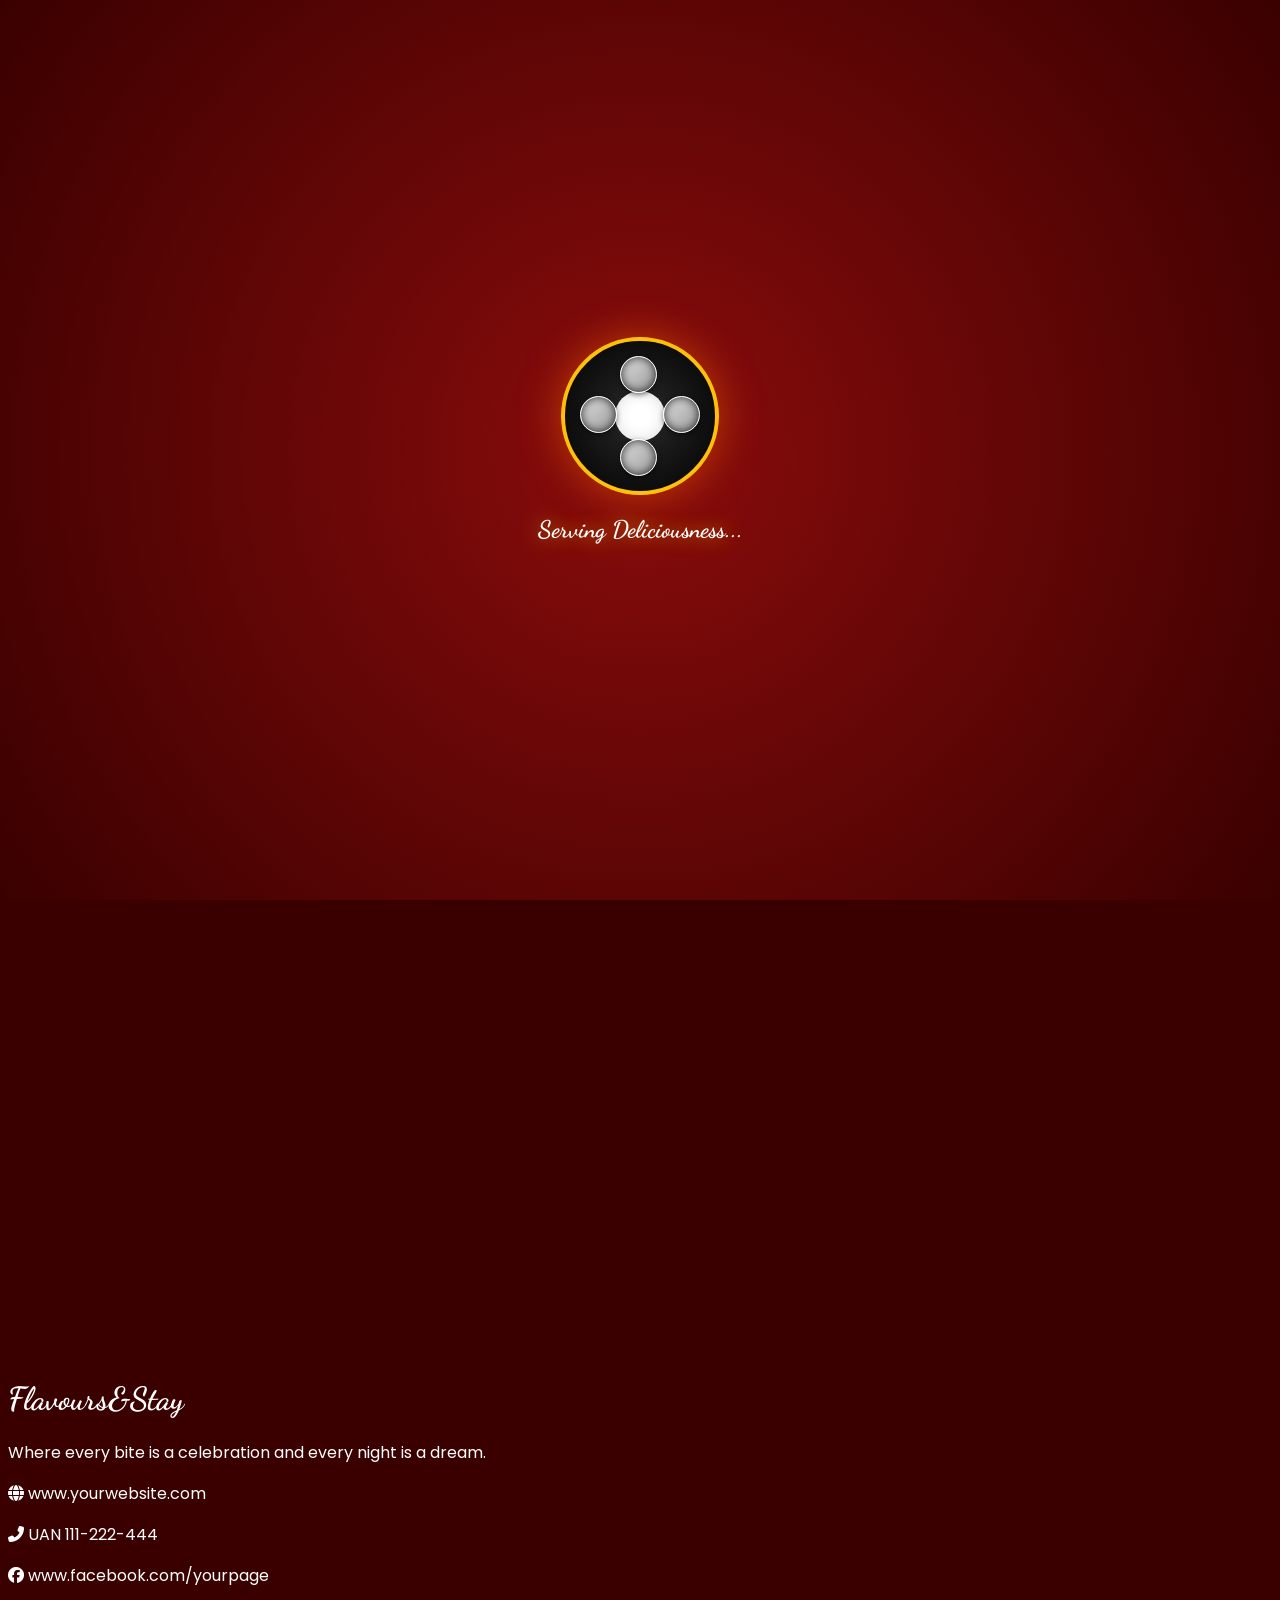
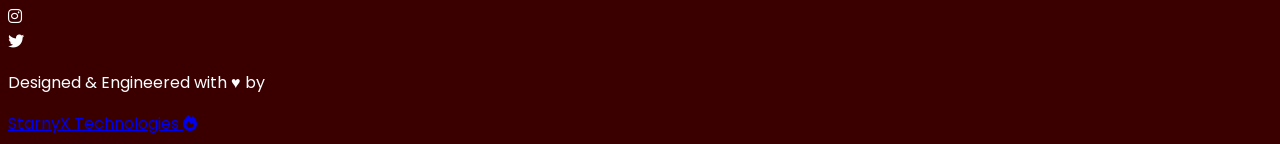
==== commit 9b3df2df: "Update index.html" ====
--- a/index.html
+++ b/index.html
@@ -3,39 +3,40 @@
 <head>
     <meta charset="UTF-8">
     <meta name="viewport" content="width=device-width, initial-scale=1.0">
-    <title>LuxeStay | Light & Modern Luxury</title>
+    <title>Delicious Stays & Dining | Premium Hotel</title>
     <!-- Tailwind CSS -->
     <script src="https://cdn.tailwindcss.com"></script>
     <!-- FontAwesome -->
     <link rel="stylesheet" href="https://cdnjs.cloudflare.com/ajax/libs/font-awesome/6.4.0/css/all.min.css">
-    <!-- Google Fonts: Playfair for Luxury, Inter for SaaS Cleanliness -->
-    <link href="https://fonts.googleapis.com/css2?family=Inter:wght@300;400;500;600&family=Playfair+Display:ital,wght@0,400;0,600;0,700;1,400&display=swap" rel="stylesheet">
+    <!-- Google Fonts: Dancing Script for Food vibes, Poppins for clean UI -->
+    <link href="https://fonts.googleapis.com/css2?family=Dancing+Script:wght@700&family=Poppins:wght@300;400;600;700&display=swap" rel="stylesheet">
     
     <style>
         :root {
-            --bg-light: #F8F9FA;
-            --text-main: #1A1A1A;
-            --gold: #C5A059;
-            --gold-hover: #D4AF37;
+            --primary-red: #8a0c0c;
+            --dark-red: #3a0000;
+            --spicy-orange: #ff6b00;
+            --gold: #ffc107;
+            --text-light: #ffffff;
         }
 
         body {
-            background-color: var(--bg-light);
-            color: var(--text-main);
-            font-family: 'Inter', sans-serif;
+            background-color: var(--dark-red);
+            color: var(--text-light);
+            font-family: 'Poppins', sans-serif;
             overflow-x: hidden;
             scroll-behavior: smooth;
         }
 
-        .font-serif {
-            font-family: 'Playfair Display', serif;
-        }
-
-        /* Modern Light Thali Loader */
+        .font-cursive {
+            font-family: 'Dancing Script', cursive;
+        }
+
+        /* ---------------- LOADER ---------------- */
         #loader {
             position: fixed;
             inset: 0;
-            background-color: #ffffff;
+            background: radial-gradient(circle, var(--primary-red), var(--dark-red));
             z-index: 9999;
             display: flex;
             flex-direction: column;
@@ -45,147 +46,133 @@
         }
 
         .thali {
-            width: 140px;
-            height: 140px;
+            width: 150px;
+            height: 150px;
             border-radius: 50%;
-            border: 3px solid var(--gold);
+            border: 4px solid var(--gold);
             position: relative;
-            background: radial-gradient(circle, #f0f0f0, #e0e0e0);
-            box-shadow: 0 15px 35px rgba(197, 160, 89, 0.2), inset 0 5px 15px rgba(255,255,255,0.8);
-            animation: spin 3s cubic-bezier(0.4, 0, 0.2, 1) infinite;
+            background: radial-gradient(circle, #2a2a2a, #000000);
+            box-shadow: 0 0 40px rgba(255, 107, 0, 0.5);
+            animation: spin 3s linear infinite;
         }
 
         .katori {
-            width: 32px;
-            height: 32px;
-            background: linear-gradient(135deg, #ffffff, #d4d4d4);
+            width: 35px;
+            height: 35px;
+            background: linear-gradient(135deg, #e0e0e0, #999999);
             border-radius: 50%;
             position: absolute;
-            box-shadow: inset 0 2px 5px rgba(0,0,0,0.1), 0 4px 8px rgba(0,0,0,0.15);
+            box-shadow: inset 0 0 10px rgba(0,0,0,0.8), 0 2px 5px rgba(0,0,0,0.5);
             border: 1px solid #fff;
         }
         
-        .katori-1 { top: 12px; left: 54px; }
-        .katori-2 { bottom: 12px; left: 54px; }
-        .katori-3 { left: 12px; top: 54px; }
-        .katori-4 { right: 12px; top: 54px; }
+        .katori-1 { top: 15px; left: 55px; }
+        .katori-2 { bottom: 15px; left: 55px; }
+        .katori-3 { left: 15px; top: 55px; }
+        .katori-4 { right: 15px; top: 55px; }
 
         .rice {
-            width: 46px;
-            height: 46px;
+            width: 50px;
+            height: 50px;
             background: #ffffff;
             border-radius: 50%;
             position: absolute;
-            top: 47px;
-            left: 47px;
-            box-shadow: inset 0 0 10px #eee, 0 2px 5px rgba(0,0,0,0.1);
+            top: 50px;
+            left: 50px;
+            box-shadow: inset 0 0 15px #ddd;
         }
 
         @keyframes spin { 100% { transform: rotate(360deg); } }
 
-        /* Light Glassmorphism */
+        /* ---------------- UI EFFECTS ---------------- */
+        .radial-glow {
+            background: radial-gradient(circle, rgba(255,107,0,0.4) 0%, rgba(58,0,0,0) 70%);
+        }
+
         .glass-nav {
-            background: rgba(255, 255, 255, 0.8);
-            backdrop-filter: blur(20px);
-            -webkit-backdrop-filter: blur(20px);
-            border-bottom: 1px solid rgba(0, 0, 0, 0.05);
-            transition: all 0.5s ease;
-        }
-
-        .glass-nav.scrolled {
-            background: rgba(255, 255, 255, 0.95);
-            box-shadow: 0 10px 30px rgba(0, 0, 0, 0.05);
-        }
-
-        /* SaaS Style Premium Cards */
-        .saas-card {
-            background: #ffffff;
-            border-radius: 24px;
-            border: 1px solid rgba(0,0,0,0.03);
-            box-shadow: 0 10px 40px rgba(0, 0, 0, 0.04);
-            transition: all 0.5s cubic-bezier(0.2, 0.8, 0.2, 1);
-            overflow: hidden;
-        }
-
-        .saas-card:hover {
-            transform: translateY(-12px) scale(1.01);
-            box-shadow: 0 20px 50px rgba(197, 160, 89, 0.15);
-            border-color: rgba(197, 160, 89, 0.3);
-        }
-
-        /* Advanced Scroll Animations */
-        .reveal-up { opacity: 0; transform: translateY(50px); transition: all 1s cubic-bezier(0.5, 0, 0, 1); }
-        .reveal-left { opacity: 0; transform: translateX(-50px); transition: all 1s cubic-bezier(0.5, 0, 0, 1); }
-        .reveal-right { opacity: 0; transform: translateX(50px); transition: all 1s cubic-bezier(0.5, 0, 0, 1); }
-        
-        .reveal-up.active, .reveal-left.active, .reveal-right.active {
-            opacity: 1;
-            transform: translate(0);
-        }
-
-        /* Animated Buttons */
-        .btn-primary {
-            background: var(--gold);
-            color: #fff;
+            background: rgba(58, 0, 0, 0.85);
+            backdrop-filter: blur(15px);
+            border-bottom: 1px solid rgba(255, 193, 7, 0.2);
+            transition: all 0.4s ease;
+        }
+
+        .text-glow {
+            text-shadow: 0 0 20px rgba(255, 193, 7, 0.8);
+        }
+
+        .food-card {
+            background: linear-gradient(145deg, #5c0808, #2a0000);
+            border-radius: 20px;
+            border: 1px solid rgba(255, 107, 0, 0.3);
+            box-shadow: 0 15px 35px rgba(0, 0, 0, 0.5);
+            transition: all 0.4s ease;
             position: relative;
             overflow: hidden;
+        }
+
+        .food-card:hover {
+            transform: translateY(-10px) scale(1.02);
+            border-color: var(--gold);
+            box-shadow: 0 20px 40px rgba(255, 107, 0, 0.4);
+        }
+
+        .food-img-wrapper img {
+            transition: transform 0.8s ease;
+        }
+        
+        .food-card:hover .food-img-wrapper img {
+            transform: scale(1.1) rotate(2deg);
+        }
+
+        /* ---------------- FLOATING INGREDIENTS ---------------- */
+        .float-item {
+            position: absolute;
+            pointer-events: none;
+            z-index: 10;
+            filter: drop-shadow(0 10px 10px rgba(0,0,0,0.5));
+        }
+
+        .float-1 { animation: float-up-down 4s ease-in-out infinite; }
+        .float-2 { animation: float-up-down 5s ease-in-out infinite reverse; }
+        .float-3 { animation: float-rotate 6s linear infinite; }
+
+        @keyframes float-up-down {
+            0%, 100% { transform: translateY(0) rotate(0deg); }
+            50% { transform: translateY(-20px) rotate(10deg); }
+        }
+
+        @keyframes float-rotate {
+            0% { transform: translateY(0) rotate(0deg); }
+            50% { transform: translateY(-15px) rotate(180deg); }
+            100% { transform: translateY(0) rotate(360deg); }
+        }
+
+        /* ---------------- BUTTONS ---------------- */
+        .btn-spicy {
+            background: linear-gradient(45deg, var(--spicy-orange), #d32f2f);
+            color: white;
             border-radius: 50px;
+            font-weight: 700;
+            text-transform: uppercase;
+            letter-spacing: 1px;
+            box-shadow: 0 8px 20px rgba(255, 107, 0, 0.4);
             transition: all 0.3s ease;
-            z-index: 1;
-        }
-
-        .btn-primary::before {
-            content: '';
-            position: absolute;
-            top: 0; left: 0; width: 0; height: 100%;
-            background: var(--text-main);
-            transition: all 0.5s cubic-bezier(0.2, 0.8, 0.2, 1);
-            z-index: -1;
-        }
-
-        .btn-primary:hover::before { width: 100%; }
-        .btn-primary:hover { box-shadow: 0 10px 25px rgba(197, 160, 89, 0.4); transform: translateY(-2px); }
-
-        /* Floating WhatsApp */
-        .whatsapp-float {
-            position: fixed;
-            bottom: 30px;
-            right: 30px;
-            background: #25D366;
-            color: white;
-            width: 65px;
-            height: 65px;
-            border-radius: 50%;
-            display: flex;
-            justify-content: center;
-            align-items: center;
-            font-size: 32px;
-            box-shadow: 0 10px 25px rgba(37, 211, 102, 0.3);
-            z-index: 100;
-            transition: all 0.4s cubic-bezier(0.175, 0.885, 0.32, 1.275);
-        }
-
-        .whatsapp-float:hover {
-            transform: scale(1.15) rotate(-10deg);
-            box-shadow: 0 15px 35px rgba(37, 211, 102, 0.4);
-        }
-
-        /* Image Parallax Wrapper */
-        .img-wrapper {
-            overflow: hidden;
-            position: relative;
-        }
-        .img-wrapper img {
-            transition: transform 1.5s cubic-bezier(0.2, 0.8, 0.2, 1);
-        }
-        .saas-card:hover .img-wrapper img {
-            transform: scale(1.08);
-        }
+        }
+
+        .btn-spicy:hover {
+            transform: translateY(-3px);
+            box-shadow: 0 12px 25px rgba(255, 107, 0, 0.6);
+            background: linear-gradient(45deg, #d32f2f, var(--spicy-orange));
+        }
+
+        /* Reveal Animations */
+        .reveal { opacity: 0; transform: translateY(50px); transition: all 0.8s ease-out; }
+        .reveal.active { opacity: 1; transform: translateY(0); }
     </style>
 </head>
-<body class="antialiased">
-
-    <!-- Light Theme Loader -->
+<body>
+
+    <!-- Loading Screen (Thali) -->
     <div id="loader">
         <div class="thali mb-8">
             <div class="rice"></div>
@@ -194,184 +181,172 @@
             <div class="katori katori-3"></div>
             <div class="katori katori-4"></div>
         </div>
-        <h2 class="font-serif text-3xl text-[#1A1A1A] animate-pulse">Curating Your Experience...</h2>
+        <h2 class="font-cursive text-5xl text-white text-glow animate-pulse">Serving Deliciousness...</h2>
     </div>
 
-    <!-- Glassmorphism Navbar -->
+    <!-- Navigation -->
     <nav class="glass-nav fixed w-full z-50 top-0">
-        <div class="max-w-7xl mx-auto px-6 lg:px-12">
-            <div class="flex justify-between items-center h-24">
-                <div class="flex-shrink-0 flex items-center cursor-pointer">
-                    <h1 class="font-serif text-3xl font-bold text-[#1A1A1A]">Luxe<span class="text-[#C5A059] italic">Stay</span></h1>
-                </div>
-                <div class="hidden md:flex space-x-10 items-center">
-                    <a href="#" class="text-[#1A1A1A] font-medium hover:text-[#C5A059] transition duration-300 text-sm tracking-wide">Explore</a>
-                    <a href="#" class="text-[#1A1A1A] font-medium hover:text-[#C5A059] transition duration-300 text-sm tracking-wide">Suites</a>
-                    <a href="#" class="text-[#1A1A1A] font-medium hover:text-[#C5A059] transition duration-300 text-sm tracking-wide">Dining</a>
-                    <a href="#" class="text-[#1A1A1A] font-medium hover:text-[#C5A059] transition duration-300 text-sm tracking-wide">Gallery</a>
-                    <a href="https://wa.me/918087585398" class="btn-primary px-8 py-3 text-sm font-semibold tracking-wide">Reserve Now</a>
+        <div class="max-w-7xl mx-auto px-4 sm:px-6 lg:px-8">
+            <div class="flex justify-between items-center h-20">
+                <div class="flex items-center gap-2 cursor-pointer">
+                    <i class="fas fa-utensils text-[var(--gold)] text-2xl"></i>
+                    <h1 class="font-cursive text-3xl font-bold text-white tracking-wider">Flavours<span class="text-[var(--gold)]">&</span>Stay</h1>
+                </div>
+                <div class="hidden md:flex space-x-8 items-center">
+                    <a href="#menu" class="text-white hover:text-[var(--gold)] font-semibold transition">Food Menu</a>
+                    <a href="#rooms" class="text-white hover:text-[var(--gold)] font-semibold transition">Luxury Rooms</a>
+                    <a href="#about" class="text-white hover:text-[var(--gold)] font-semibold transition">Our Story</a>
+                    <a href="https://wa.me/918087585398" class="btn-spicy px-6 py-2">Book Table / Room</a>
                 </div>
             </div>
         </div>
     </nav>
 
-    <!-- Hero Section (Light & Airy) -->
-    <section class="relative min-h-[90vh] flex items-center justify-center pt-20 overflow-hidden bg-white">
-        <div class="absolute inset-0 z-0">
-            <!-- Bright, modern hotel architecture image -->
-            <img src="https://images.unsplash.com/photo-1551882547-ff40c0d582af?q=80&w=2000&auto=format&fit=crop" alt="Light Modern Hotel" class="w-full h-full object-cover opacity-20">
-            <div class="absolute inset-0 bg-gradient-to-b from-transparent to-[#F8F9FA]"></div>
-        </div>
+    <!-- Mouth-Watering Hero Section -->
+    <section class="relative min-h-screen flex items-center justify-center pt-20 overflow-hidden">
+        <!-- Background Radial Glow -->
+        <div class="absolute inset-0 radial-glow z-0"></div>
         
-        <div class="relative z-10 text-center px-4 max-w-4xl mx-auto mt-10">
-            <span class="inline-block py-1 px-4 rounded-full bg-[#C5A059]/10 text-[#C5A059] text-sm font-semibold tracking-widest mb-6 reveal-up" style="transition-delay: 0.1s;">5-STAR HOSPITALITY</span>
-            <h1 class="font-serif text-6xl md:text-7xl lg:text-8xl mb-6 text-[#1A1A1A] leading-tight reveal-up" style="transition-delay: 0.3s;">
-                A New Era of <br> <span class="italic text-[#C5A059]">Modern Luxury</span>
-            </h1>
-            <p class="text-gray-600 mb-10 text-lg md:text-xl font-light leading-relaxed reveal-up" style="transition-delay: 0.5s;">
-                Experience the perfect blend of contemporary SaaS-like efficiency and timeless hospitality. Check in seamlessly, relax effortlessly.
+        <!-- Hero Background Image (Spicy Food/Steak vibe) -->
+        <div class="absolute inset-0 z-0 opacity-40 mix-blend-overlay">
+            <img src="https://images.unsplash.com/photo-1555939594-58d7cb561ad1?q=80&w=2000&auto=format&fit=crop" alt="Delicious Food Background" class="w-full h-full object-cover">
+        </div>
+
+        <!-- Floating Ingredients (Just like your reference image) -->
+        <img src="https://png.pngtree.com/png-clipart/20221001/ourmid/pngtree-red-chili-flying-png-image_6244304.png" class="float-item float-1 w-24 top-1/4 left-10 opacity-80" alt="Chili">
+        <img src="https://png.pngtree.com/png-vector/20230906/ourmid/pngtree-basil-leaves-isolated-png-image_10011504.png" class="float-item float-2 w-16 bottom-1/4 right-20 opacity-70" alt="Leaf">
+        <img src="https://png.pngtree.com/png-clipart/20230413/original/pngtree-red-onion-slice-png-image_9049449.png" class="float-item float-3 w-16 top-1/3 right-32 opacity-60" alt="Onion">
+
+        <div class="relative z-10 text-center px-4 max-w-5xl mx-auto mt-10 reveal">
+            <h2 class="font-cursive text-7xl md:text-9xl text-white text-glow mb-2 transform -rotate-2">Delicious</h2>
+            <h1 class="text-4xl md:text-6xl font-bold uppercase tracking-[0.2em] text-[var(--gold)] mb-6">Food Menu & Lodging</h1>
+            <p class="text-gray-300 mb-10 text-lg md:text-xl max-w-2xl mx-auto">
+                Lorem ipsum dolor sit amet, consectetur adipiscing elit. Experience mouth-watering cuisines and 5-star comfort under one roof.
             </p>
-            <div class="flex justify-center gap-4 reveal-up" style="transition-delay: 0.7s;">
-                <a href="#suites" class="btn-primary px-10 py-4 text-lg font-medium">View Suites</a>
-                <a href="#" class="px-10 py-4 text-lg font-medium text-[#1A1A1A] border-2 border-[#1A1A1A] rounded-full hover:bg-[#1A1A1A] hover:text-white transition duration-300">Virtual Tour</a>
-            </div>
+            <div class="flex justify-center gap-6">
+                <a href="#menu" class="btn-spicy px-10 py-4 text-lg">Explore Menu</a>
+                <a href="#rooms" class="px-10 py-4 text-lg font-bold text-white border-2 border-[var(--gold)] rounded-full hover:bg-[var(--gold)] hover:text-[var(--dark-red)] transition duration-300">View Rooms</a>
+            </div>
+        </div>
+
+        <!-- Sale Badge (Like in reference) -->
+        <div class="absolute right-10 top-1/3 bg-white text-[var(--primary-red)] rounded-full w-28 h-28 flex flex-col justify-center items-center transform rotate-12 shadow-[0_0_20px_rgba(255,255,255,0.5)] z-20 animate-bounce float-2">
+            <span class="text-sm font-bold uppercase">Save</span>
+            <span class="text-4xl font-black">50%</span>
         </div>
     </section>
 
-    <!-- Animated Features Section -->
-    <section class="py-24 px-6 bg-[#F8F9FA]">
+    <!-- Signature Dishes (Food Menu) -->
+    <section id="menu" class="py-24 px-4 bg-[var(--dark-red)] relative border-t border-[var(--primary-red)]">
         <div class="max-w-7xl mx-auto">
-            <div class="grid md:grid-cols-2 gap-20 items-center">
-                <div class="reveal-left">
-                    <div class="w-20 h-1 bg-[#C5A059] mb-8 rounded-full"></div>
-                    <h2 class="font-serif text-5xl text-[#1A1A1A] mb-6 leading-tight">Elevate Your Senses.</h2>
-                    <p class="text-gray-600 text-lg leading-relaxed mb-8 font-light">
-                        Step into a world where design meets comfort. Our sunlit spaces, intuitive services, and world-class dining are engineered to provide a frictionless luxury experience.
-                    </p>
-                    <ul class="space-y-4 text-gray-700">
-                        <li class="flex items-center gap-4"><i class="fas fa-check-circle text-[#C5A059] text-xl"></i> Smart Room Controls</li>
-                        <li class="flex items-center gap-4"><i class="fas fa-check-circle text-[#C5A059] text-xl"></i> 24/7 Digital Concierge</li>
-                        <li class="flex items-center gap-4"><i class="fas fa-check-circle text-[#C5A059] text-xl"></i> Organic Fine Dining</li>
-                    </ul>
-                </div>
-                <div class="relative reveal-right">
-                    <!-- Modern overlapping images design -->
-                    <div class="absolute inset-0 bg-[#C5A059]/10 rounded-3xl transform translate-x-6 translate-y-6"></div>
-                    <img src="https://images.unsplash.com/photo-1582719508461-905c673771fd?q=80&w=1000&auto=format&fit=crop" alt="Bright Room" class="relative z-10 w-full rounded-3xl shadow-2xl">
-                    
-                    <!-- Floating stat card (SaaS touch) -->
-                    <div class="absolute -bottom-10 -left-10 bg-white p-6 rounded-2xl shadow-xl z-20 flex items-center gap-4 animate-bounce" style="animation-duration: 3s;">
-                        <div class="bg-[#C5A059]/10 p-4 rounded-full text-[#C5A059]">
-                            <i class="fas fa-star text-2xl"></i>
-                        </div>
-                        <div>
-                            <p class="text-2xl font-bold text-[#1A1A1A]">4.9/5</p>
-                            <p class="text-sm text-gray-500 font-medium">Guest Rating</p>
-                        </div>
+            <div class="text-center mb-16 reveal">
+                <h3 class="font-cursive text-5xl text-[var(--gold)] mb-2">Chef's Special</h3>
+                <h2 class="text-4xl font-bold uppercase tracking-wider text-white">Signature Thalis & Dishes</h2>
+            </div>
+
+            <div class="grid md:grid-cols-3 gap-10">
+                <!-- Dish 1 -->
+                <div class="food-card reveal">
+                    <div class="absolute top-4 right-4 bg-[var(--spicy-orange)] text-white font-bold px-4 py-1 rounded-full z-10">₹499</div>
+                    <div class="food-img-wrapper h-60 w-full overflow-hidden">
+                        <img src="https://images.unsplash.com/photo-1544025162-8311a2f64601?q=80&w=800&auto=format&fit=crop" alt="Premium Thali" class="w-full h-full object-cover">
+                    </div>
+                    <div class="p-6">
+                        <h3 class="text-2xl font-bold text-[var(--gold)] mb-2">Maharaja Thali</h3>
+                        <p class="text-gray-300 text-sm mb-6">Authentic spices, rich gravies, roasted papad, and unlimited love served on a silver platter.</p>
+                        <a href="#" class="text-white border-b border-[var(--spicy-orange)] hover:text-[var(--spicy-orange)] transition pb-1 font-semibold uppercase tracking-wide">Order Now <i class="fas fa-arrow-right ml-2"></i></a>
+                    </div>
+                </div>
+
+                <!-- Dish 2 (Like reference steak) -->
+                <div class="food-card reveal" style="transition-delay: 0.2s;">
+                    <div class="absolute top-4 right-4 bg-[var(--spicy-orange)] text-white font-bold px-4 py-1 rounded-full z-10">₹899</div>
+                    <div class="food-img-wrapper h-60 w-full overflow-hidden">
+                        <img src="https://images.unsplash.com/photo-1544025162-8311a2f64601?q=80&w=800&auto=format&fit=crop" alt="Roasted Steak" class="w-full h-full object-cover" style="content: url('https://images.unsplash.com/photo-1600891964092-4316c288032e?q=80&w=800&auto=format&fit=crop');">
+                    </div>
+                    <div class="p-6">
+                        <h3 class="text-2xl font-bold text-[var(--gold)] mb-2">Roasted Special Steak</h3>
+                        <p class="text-gray-300 text-sm mb-6">Juicy, tender, well-marinated meat roasted to perfection with spicy herbs and potatoes.</p>
+                        <a href="#" class="text-white border-b border-[var(--spicy-orange)] hover:text-[var(--spicy-orange)] transition pb-1 font-semibold uppercase tracking-wide">Order Now <i class="fas fa-arrow-right ml-2"></i></a>
+                    </div>
+                </div>
+
+                <!-- Dish 3 -->
+                <div class="food-card reveal" style="transition-delay: 0.4s;">
+                    <div class="absolute top-4 right-4 bg-[var(--spicy-orange)] text-white font-bold px-4 py-1 rounded-full z-10">₹349</div>
+                    <div class="food-img-wrapper h-60 w-full overflow-hidden">
+                        <img src="https://images.unsplash.com/photo-1563379926898-05f4575a45d8?q=80&w=800&auto=format&fit=crop" alt="Spicy Pasta" class="w-full h-full object-cover">
+                    </div>
+                    <div class="p-6">
+                        <h3 class="text-2xl font-bold text-[var(--gold)] mb-2">Red Sauce Arrabiata</h3>
+                        <p class="text-gray-300 text-sm mb-6">A fiery Italian classic with a desi twist. Generously loaded with chili flakes and exotic veggies.</p>
+                        <a href="#" class="text-white border-b border-[var(--spicy-orange)] hover:text-[var(--spicy-orange)] transition pb-1 font-semibold uppercase tracking-wide">Order Now <i class="fas fa-arrow-right ml-2"></i></a>
                     </div>
                 </div>
             </div>
         </div>
     </section>
 
-    <!-- Suites (SaaS Card Layout) -->
-    <section id="suites" class="py-32 px-6 bg-white">
-        <div class="max-w-7xl mx-auto">
-            <div class="text-center mb-20 reveal-up">
-                <span class="text-[#C5A059] font-semibold tracking-widest text-sm uppercase">Curated Stays</span>
-                <h2 class="font-serif text-5xl text-[#1A1A1A] mt-4">Signature Suites</h2>
-            </div>
-
-            <div class="grid md:grid-cols-3 gap-10">
-                <!-- Suite 1 -->
-                <div class="saas-card reveal-up" style="transition-delay: 0.1s;">
-                    <div class="img-wrapper h-72">
-                        <img src="https://images.unsplash.com/photo-1631049307264-da0ec9d70304?q=80&w=800&auto=format&fit=crop" alt="Deluxe Room" class="w-full h-full object-cover">
-                        <div class="absolute top-4 right-4 bg-white/90 backdrop-blur px-4 py-2 rounded-full text-sm font-bold text-[#1A1A1A] shadow-sm">
-                            ₹5,999 / night
-                        </div>
-                    </div>
-                    <div class="p-8">
-                        <h3 class="font-serif text-2xl font-bold text-[#1A1A1A] mb-3">Deluxe Oasis</h3>
-                        <p class="text-gray-500 text-sm mb-6 leading-relaxed">Perfect for solo travelers or couples. Floor-to-ceiling windows with city views.</p>
-                        <hr class="border-gray-100 mb-6">
-                        <a href="https://wa.me/918087585398?text=Book%20Deluxe%20Oasis" class="btn-primary w-full py-3 block text-center font-medium">Book Now</a>
-                    </div>
-                </div>
-
-                <!-- Suite 2 -->
-                <div class="saas-card reveal-up relative" style="transition-delay: 0.3s; border: 2px solid #C5A059;">
-                    <div class="absolute top-0 left-1/2 transform -translate-x-1/2 -translate-y-1/2 bg-[#C5A059] text-white px-6 py-1 rounded-full text-xs font-bold tracking-widest z-20 shadow-md">
-                        MOST POPULAR
-                    </div>
-                    <div class="img-wrapper h-72">
-                        <img src="https://images.unsplash.com/photo-1578683010236-d716f9a3f461?q=80&w=800&auto=format&fit=crop" alt="Premium Suite" class="w-full h-full object-cover">
-                        <div class="absolute top-4 right-4 bg-white/90 backdrop-blur px-4 py-2 rounded-full text-sm font-bold text-[#1A1A1A] shadow-sm">
-                            ₹8,999 / night
-                        </div>
-                    </div>
-                    <div class="p-8">
-                        <h3 class="font-serif text-2xl font-bold text-[#1A1A1A] mb-3">Executive Suite</h3>
-                        <p class="text-gray-500 text-sm mb-6 leading-relaxed">Spacious living area, premium workstations, and exclusive lounge access.</p>
-                        <hr class="border-gray-100 mb-6">
-                        <a href="https://wa.me/918087585398?text=Book%20Executive%20Suite" class="btn-primary w-full py-3 block text-center font-medium">Book Now</a>
-                    </div>
-                </div>
-
-                <!-- Suite 3 -->
-                <div class="saas-card reveal-up" style="transition-delay: 0.5s;">
-                    <div class="img-wrapper h-72">
-                        <img src="https://images.unsplash.com/photo-1591088398332-8a7791972843?q=80&w=800&auto=format&fit=crop" alt="Presidential" class="w-full h-full object-cover">
-                        <div class="absolute top-4 right-4 bg-white/90 backdrop-blur px-4 py-2 rounded-full text-sm font-bold text-[#1A1A1A] shadow-sm">
-                            ₹15,999 / night
-                        </div>
-                    </div>
-                    <div class="p-8">
-                        <h3 class="font-serif text-2xl font-bold text-[#1A1A1A] mb-3">Presidential Villa</h3>
-                        <p class="text-gray-500 text-sm mb-6 leading-relaxed">The ultimate luxury. Private pool, dedicated butler, and panoramic skyline views.</p>
-                        <hr class="border-gray-100 mb-6">
-                        <a href="https://wa.me/918087585398?text=Book%20Presidential%20Villa" class="btn-primary w-full py-3 block text-center font-medium">Book Now</a>
-                    </div>
-                </div>
+    <!-- Lodging / Rooms Section -->
+    <section id="rooms" class="py-24 px-4 bg-[#1a0000]">
+        <div class="max-w-7xl mx-auto flex flex-col md:flex-row items-center gap-16">
+            <div class="md:w-1/2 reveal">
+                <div class="relative rounded-2xl overflow-hidden shadow-[0_0_30px_rgba(255,193,7,0.2)] border-2 border-[var(--gold)]">
+                    <img src="https://images.unsplash.com/photo-1578683010236-d716f9a3f461?q=80&w=1000&auto=format&fit=crop" alt="Luxury Room" class="w-full object-cover h-[500px] hover:scale-105 transition duration-700">
+                    <div class="absolute bottom-0 inset-x-0 bg-gradient-to-t from-black to-transparent h-32"></div>
+                </div>
+            </div>
+            <div class="md:w-1/2 reveal" style="transition-delay: 0.3s;">
+                <h3 class="font-cursive text-5xl text-[var(--gold)] mb-2">Rest in Luxury</h3>
+                <h2 class="text-4xl font-bold uppercase tracking-wide text-white mb-6">Premium Lodging</h2>
+                <p class="text-gray-300 text-lg leading-relaxed mb-8">
+                    After a heavy, satisfying meal, retreat to our 5-star luxury suites. Designed with warm tones, plush bedding, and 24/7 room service so the deliciousness never stops.
+                </p>
+                <ul class="space-y-4 mb-10 text-gray-200">
+                    <li class="flex items-center gap-4"><i class="fas fa-bed text-[var(--spicy-orange)] text-xl"></i> King Size Comfort</li>
+                    <li class="flex items-center gap-4"><i class="fas fa-wifi text-[var(--spicy-orange)] text-xl"></i> High-Speed Connectivity</li>
+                    <li class="flex items-center gap-4"><i class="fas fa-coffee text-[var(--spicy-orange)] text-xl"></i> Complimentary Breakfast</li>
+                </ul>
+                <a href="https://wa.me/918087585398" class="btn-spicy px-10 py-4 text-lg inline-block">Book Your Stay</a>
             </div>
         </div>
     </section>
 
-    <!-- Floating WhatsApp -->
-    <a href="https://wa.me/918087585398" target="_blank" class="whatsapp-float">
-        <i class="fab fa-whatsapp"></i>
-    </a>
-
     <!-- Engineered Footer (StarnyX Magic) -->
-    <footer class="bg-[#1A1A1A] pt-20 pb-8 rounded-t-[3rem] mt-10">
-        <div class="max-w-7xl mx-auto px-6 text-center">
-            <h2 class="font-serif text-4xl text-white mb-6">Luxe<span class="text-[#C5A059] italic">Stay</span></h2>
-            <p class="text-gray-400 font-light max-w-md mx-auto mb-10">
-                Redefining modern hospitality with elegant design and flawless service.
-            </p>
-            
-            <div class="flex justify-center space-x-6 mb-16">
-                <a href="#" class="w-12 h-12 rounded-full bg-white/10 flex items-center justify-center text-white hover:bg-[#C5A059] transition duration-300"><i class="fab fa-instagram"></i></a>
-                <a href="#" class="w-12 h-12 rounded-full bg-white/10 flex items-center justify-center text-white hover:bg-[#C5A059] transition duration-300"><i class="fab fa-facebook-f"></i></a>
-                <a href="#" class="w-12 h-12 rounded-full bg-white/10 flex items-center justify-center text-white hover:bg-[#C5A059] transition duration-300"><i class="fab fa-twitter"></i></a>
+    <footer class="bg-black pt-16 pb-8 border-t-4 border-[var(--primary-red)]">
+        <div class="max-w-7xl mx-auto px-6">
+            <div class="grid md:grid-cols-3 gap-10 text-center md:text-left mb-12">
+                <div>
+                    <h1 class="font-cursive text-4xl font-bold text-white tracking-wider mb-4">Flavours<span class="text-[var(--gold)]">&</span>Stay</h1>
+                    <p class="text-gray-400 text-sm">Where every bite is a celebration and every night is a dream.</p>
+                </div>
+                <div class="flex flex-col items-center md:items-start gap-3 text-gray-300">
+                    <p><i class="fas fa-globe text-[var(--spicy-orange)] mr-2"></i> www.yourwebsite.com</p>
+                    <p><i class="fas fa-phone-alt text-[var(--spicy-orange)] mr-2"></i> UAN 111-222-444</p>
+                    <p><i class="fab fa-facebook text-[var(--spicy-orange)] mr-2"></i> www.facebook.com/yourpage</p>
+                </div>
+                <div class="flex justify-center md:justify-end items-center gap-4">
+                    <div class="w-12 h-12 rounded-full border border-[var(--gold)] flex justify-center items-center text-[var(--gold)] hover:bg-[var(--gold)] hover:text-black transition cursor-pointer"><i class="fab fa-instagram text-xl"></i></div>
+                    <div class="w-12 h-12 rounded-full border border-[var(--gold)] flex justify-center items-center text-[var(--gold)] hover:bg-[var(--gold)] hover:text-black transition cursor-pointer"><i class="fab fa-twitter text-xl"></i></div>
+                </div>
             </div>
 
             <!-- StarnyX Signature Branding -->
-            <div class="border-t border-white/10 pt-8 flex flex-col items-center justify-center">
+            <div class="border-t border-white/10 pt-6 flex flex-col items-center justify-center text-center">
                 <p class="text-gray-500 text-sm tracking-wide">
-                    Designed & Engineered with <span class="text-[#C5A059] animate-pulse inline-block mx-1">♥</span> by
+                    Designed & Engineered with <span class="text-[var(--primary-red)] animate-pulse inline-block mx-1 text-lg">♥</span> by
                 </p>
-                <a href="https://starnyxtechnologies.com" target="_blank" class="group mt-2 flex items-center gap-2">
-                    <span class="font-bold text-lg text-white group-hover:text-[#C5A059] transition duration-300">StarnyX Technologies</span>
-                    <i class="fas fa-arrow-right text-[#C5A059] opacity-0 -translate-x-4 group-hover:opacity-100 group-hover:translate-x-0 transition-all duration-300"></i>
+                <a href="https://starnyxtechnologies.com" target="_blank" class="group mt-1 flex items-center gap-2">
+                    <span class="font-bold text-lg text-white group-hover:text-[var(--gold)] transition duration-300 font-sans tracking-widest">StarnyX Technologies</span>
+                    <i class="fas fa-fire text-[var(--spicy-orange)] opacity-0 -translate-x-4 group-hover:opacity-100 group-hover:translate-x-0 transition-all duration-300"></i>
                 </a>
             </div>
         </div>
     </footer>
 
-    <!-- Animation Scripts -->
+    <!-- Animation Script -->
     <script>
-        // Smooth Loader Removal
+        // Loader logic
         window.addEventListener('load', () => {
             setTimeout(() => {
                 const loader = document.getElementById('loader');
@@ -380,36 +355,31 @@
                     loader.style.display = 'none';
                     triggerReveals();
                 }, 800);
-            }, 2500); 
+            }, 3000); 
         });
 
-        // Advanced Intersection Observer for Animations
-        const observerOptions = {
-            root: null,
-            rootMargin: '0px',
-            threshold: 0.15
-        };
-
+        // Scroll Reveals
         const observer = new IntersectionObserver((entries) => {
             entries.forEach(entry => {
                 if (entry.isIntersecting) {
                     entry.target.classList.add('active');
                 }
             });
-        }, observerOptions);
+        }, { threshold: 0.1 });
 
         function triggerReveals() {
-            const elements = document.querySelectorAll('.reveal-up, .reveal-left, .reveal-right');
-            elements.forEach(el => observer.observe(el));
-        }
-
-        // Glassmorphism Navbar Scroll Effect
+            document.querySelectorAll('.reveal').forEach(el => observer.observe(el));
+        }
+
+        // Nav Scroll
         window.addEventListener('scroll', () => {
-            const nav = document.querySelector('.glass-nav');
+            const nav = document.querySelector('nav');
             if (window.scrollY > 50) {
-                nav.classList.add('scrolled');
+                nav.style.background = 'rgba(20, 0, 0, 0.95)';
+                nav.style.boxShadow = '0 10px 30px rgba(0,0,0,0.8)';
             } else {
-                nav.classList.remove('scrolled');
+                nav.style.background = 'rgba(58, 0, 0, 0.85)';
+                nav.style.boxShadow = 'none';
             }
         });
     </script>
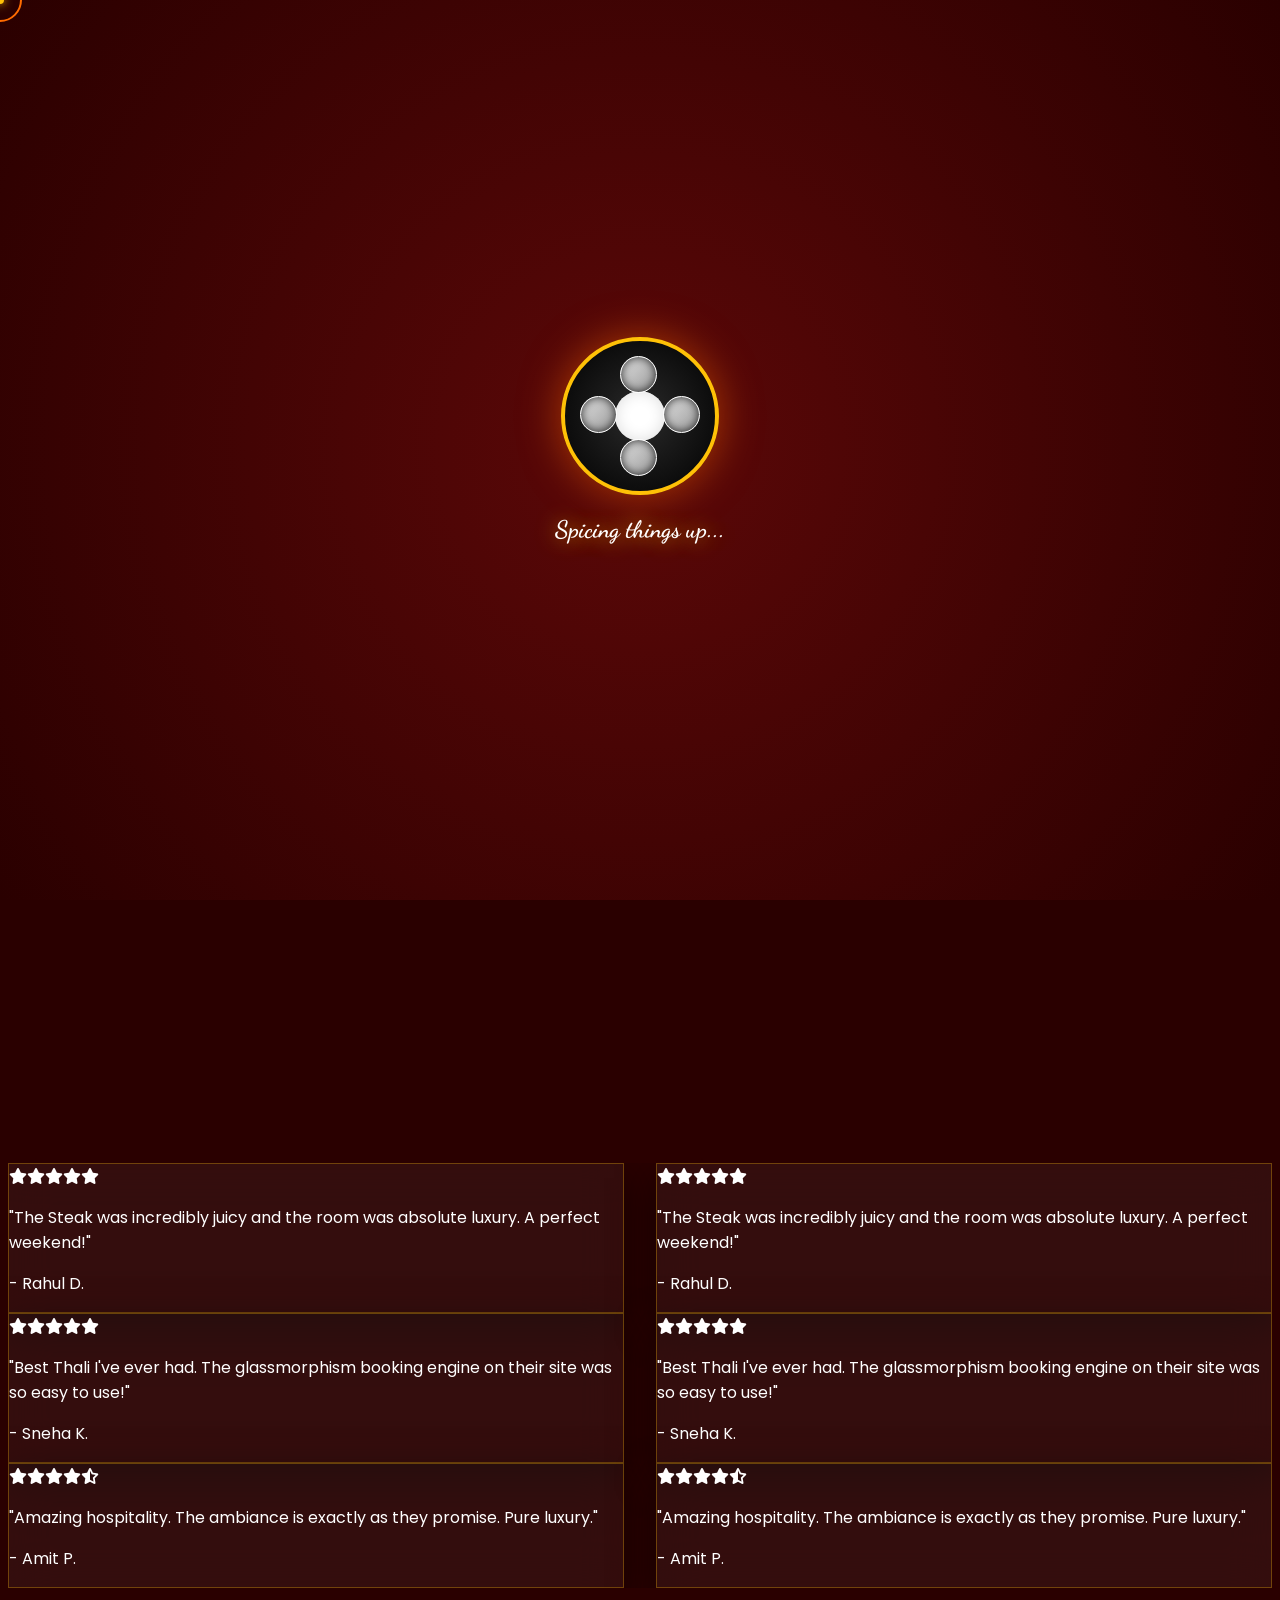
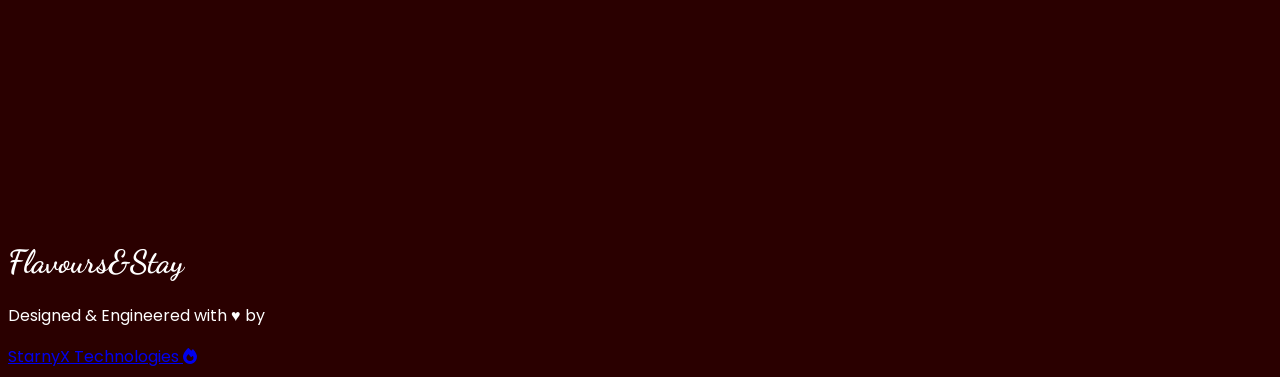
==== commit 87dd3c82: "Update index.html" ====
--- a/index.html
+++ b/index.html
@@ -3,18 +3,18 @@
 <head>
     <meta charset="UTF-8">
     <meta name="viewport" content="width=device-width, initial-scale=1.0">
-    <title>Delicious Stays & Dining | Premium Hotel</title>
+    <title>Flavours & Stay | Premium Luxury Hotel</title>
     <!-- Tailwind CSS -->
     <script src="https://cdn.tailwindcss.com"></script>
     <!-- FontAwesome -->
     <link rel="stylesheet" href="https://cdnjs.cloudflare.com/ajax/libs/font-awesome/6.4.0/css/all.min.css">
-    <!-- Google Fonts: Dancing Script for Food vibes, Poppins for clean UI -->
+    <!-- Google Fonts -->
     <link href="https://fonts.googleapis.com/css2?family=Dancing+Script:wght@700&family=Poppins:wght@300;400;600;700&display=swap" rel="stylesheet">
     
     <style>
         :root {
             --primary-red: #8a0c0c;
-            --dark-red: #3a0000;
+            --dark-red: #2a0000;
             --spicy-orange: #ff6b00;
             --gold: #ffc107;
             --text-light: #ffffff;
@@ -26,28 +26,61 @@
             font-family: 'Poppins', sans-serif;
             overflow-x: hidden;
             scroll-behavior: smooth;
-        }
-
-        .font-cursive {
-            font-family: 'Dancing Script', cursive;
+            cursor: none; /* Custom cursor sathi default hide kela */
+        }
+
+        .font-cursive { font-family: 'Dancing Script', cursive; }
+
+        /* ---------------- CUSTOM CURSOR ---------------- */
+        .cursor-dot {
+            width: 8px; height: 8px;
+            background-color: var(--gold);
+            border-radius: 50%;
+            position: fixed;
+            top: 0; left: 0;
+            transform: translate(-50%, -50%);
+            pointer-events: none;
+            z-index: 10000;
+            box-shadow: 0 0 10px var(--gold);
+        }
+        .cursor-outline {
+            width: 40px; height: 40px;
+            border: 2px solid var(--spicy-orange);
+            border-radius: 50%;
+            position: fixed;
+            top: 0; left: 0;
+            transform: translate(-50%, -50%);
+            pointer-events: none;
+            z-index: 9999;
+            transition: width 0.2s, height 0.2s, background-color 0.2s;
+        }
+        @media (max-width: 768px) {
+            .cursor-dot, .cursor-outline { display: none; }
+            body { cursor: auto; }
+        }
+
+        /* ---------------- SCROLL PROGRESS BAR ---------------- */
+        #scroll-progress {
+            position: fixed;
+            top: 0; left: 0;
+            width: 0%; height: 4px;
+            background: linear-gradient(90deg, var(--spicy-orange), var(--gold));
+            z-index: 10001;
+            box-shadow: 0 0 10px var(--gold);
         }
 
         /* ---------------- LOADER ---------------- */
         #loader {
-            position: fixed;
-            inset: 0;
-            background: radial-gradient(circle, var(--primary-red), var(--dark-red));
-            z-index: 9999;
-            display: flex;
-            flex-direction: column;
-            justify-content: center;
-            align-items: center;
-            transition: opacity 0.8s cubic-bezier(0.8, 0, 0.2, 1);
+            position: fixed; inset: 0;
+            background: radial-gradient(circle, #5c0808, var(--dark-red));
+            z-index: 9998;
+            display: flex; flex-direction: column;
+            justify-content: center; align-items: center;
+            transition: opacity 0.8s ease;
         }
 
         .thali {
-            width: 150px;
-            height: 150px;
+            width: 150px; height: 150px;
             border-radius: 50%;
             border: 4px solid var(--gold);
             position: relative;
@@ -57,120 +90,112 @@
         }
 
         .katori {
-            width: 35px;
-            height: 35px;
+            width: 35px; height: 35px;
             background: linear-gradient(135deg, #e0e0e0, #999999);
-            border-radius: 50%;
-            position: absolute;
-            box-shadow: inset 0 0 10px rgba(0,0,0,0.8), 0 2px 5px rgba(0,0,0,0.5);
+            border-radius: 50%; position: absolute;
+            box-shadow: inset 0 0 10px rgba(0,0,0,0.8);
             border: 1px solid #fff;
         }
-        
-        .katori-1 { top: 15px; left: 55px; }
-        .katori-2 { bottom: 15px; left: 55px; }
-        .katori-3 { left: 15px; top: 55px; }
-        .katori-4 { right: 15px; top: 55px; }
-
+        .katori-1 { top: 15px; left: 55px; } .katori-2 { bottom: 15px; left: 55px; }
+        .katori-3 { left: 15px; top: 55px; } .katori-4 { right: 15px; top: 55px; }
         .rice {
-            width: 50px;
-            height: 50px;
-            background: #ffffff;
-            border-radius: 50%;
-            position: absolute;
-            top: 50px;
-            left: 50px;
+            width: 50px; height: 50px;
+            background: #ffffff; border-radius: 50%;
+            position: absolute; top: 50px; left: 50px;
             box-shadow: inset 0 0 15px #ddd;
         }
-
         @keyframes spin { 100% { transform: rotate(360deg); } }
 
         /* ---------------- UI EFFECTS ---------------- */
-        .radial-glow {
-            background: radial-gradient(circle, rgba(255,107,0,0.4) 0%, rgba(58,0,0,0) 70%);
-        }
-
         .glass-nav {
-            background: rgba(58, 0, 0, 0.85);
+            background: rgba(42, 0, 0, 0.85);
             backdrop-filter: blur(15px);
             border-bottom: 1px solid rgba(255, 193, 7, 0.2);
             transition: all 0.4s ease;
         }
-
-        .text-glow {
-            text-shadow: 0 0 20px rgba(255, 193, 7, 0.8);
-        }
+        
+        .glass-panel {
+            background: rgba(255, 255, 255, 0.05);
+            backdrop-filter: blur(20px);
+            border: 1px solid rgba(255, 193, 7, 0.3);
+            box-shadow: 0 15px 35px rgba(0,0,0,0.5);
+        }
+
+        .text-glow { text-shadow: 0 0 20px rgba(255, 193, 7, 0.8); }
 
         .food-card {
-            background: linear-gradient(145deg, #5c0808, #2a0000);
+            background: linear-gradient(145deg, #5c0808, #1a0000);
             border-radius: 20px;
             border: 1px solid rgba(255, 107, 0, 0.3);
             box-shadow: 0 15px 35px rgba(0, 0, 0, 0.5);
             transition: all 0.4s ease;
-            position: relative;
-            overflow: hidden;
-        }
-
+            position: relative; overflow: hidden;
+        }
         .food-card:hover {
-            transform: translateY(-10px) scale(1.02);
+            transform: translateY(-10px);
             border-color: var(--gold);
             box-shadow: 0 20px 40px rgba(255, 107, 0, 0.4);
         }
 
-        .food-img-wrapper img {
-            transition: transform 0.8s ease;
-        }
-        
-        .food-card:hover .food-img-wrapper img {
-            transform: scale(1.1) rotate(2deg);
-        }
-
         /* ---------------- FLOATING INGREDIENTS ---------------- */
-        .float-item {
-            position: absolute;
-            pointer-events: none;
-            z-index: 10;
-            filter: drop-shadow(0 10px 10px rgba(0,0,0,0.5));
-        }
-
+        .float-item { position: absolute; pointer-events: none; z-index: 10; filter: drop-shadow(0 10px 10px rgba(0,0,0,0.5)); }
         .float-1 { animation: float-up-down 4s ease-in-out infinite; }
         .float-2 { animation: float-up-down 5s ease-in-out infinite reverse; }
         .float-3 { animation: float-rotate 6s linear infinite; }
 
-        @keyframes float-up-down {
-            0%, 100% { transform: translateY(0) rotate(0deg); }
-            50% { transform: translateY(-20px) rotate(10deg); }
-        }
-
-        @keyframes float-rotate {
-            0% { transform: translateY(0) rotate(0deg); }
-            50% { transform: translateY(-15px) rotate(180deg); }
-            100% { transform: translateY(0) rotate(360deg); }
-        }
+        @keyframes float-up-down { 0%, 100% { transform: translateY(0) rotate(0deg); } 50% { transform: translateY(-20px) rotate(10deg); } }
+        @keyframes float-rotate { 0% { transform: translateY(0) rotate(0deg); } 50% { transform: translateY(-15px) rotate(180deg); } 100% { transform: translateY(0) rotate(360deg); } }
 
         /* ---------------- BUTTONS ---------------- */
         .btn-spicy {
             background: linear-gradient(45deg, var(--spicy-orange), #d32f2f);
-            color: white;
-            border-radius: 50px;
-            font-weight: 700;
-            text-transform: uppercase;
-            letter-spacing: 1px;
+            color: white; border-radius: 50px; font-weight: 700;
+            text-transform: uppercase; letter-spacing: 1px;
             box-shadow: 0 8px 20px rgba(255, 107, 0, 0.4);
             transition: all 0.3s ease;
         }
-
         .btn-spicy:hover {
-            transform: translateY(-3px);
+            transform: translateY(-3px) scale(1.05);
             box-shadow: 0 12px 25px rgba(255, 107, 0, 0.6);
-            background: linear-gradient(45deg, #d32f2f, var(--spicy-orange));
-        }
-
-        /* Reveal Animations */
-        .reveal { opacity: 0; transform: translateY(50px); transition: all 0.8s ease-out; }
+        }
+
+        /* ---------------- MODAL ---------------- */
+        #dish-modal {
+            opacity: 0; pointer-events: none;
+            transition: all 0.4s cubic-bezier(0.4, 0, 0.2, 1);
+        }
+        #dish-modal.active { opacity: 1; pointer-events: auto; }
+        .modal-content {
+            transform: scale(0.9) translateY(50px);
+            transition: all 0.4s cubic-bezier(0.4, 0, 0.2, 1);
+        }
+        #dish-modal.active .modal-content { transform: scale(1) translateY(0); }
+
+        /* ---------------- MARQUEE (REVIEWS) ---------------- */
+        .marquee-wrapper { overflow: hidden; display: flex; }
+        .marquee-content {
+            display: flex; gap: 2rem;
+            animation: scroll-left 25s linear infinite;
+        }
+        @keyframes scroll-left { 0% { transform: translateX(0); } 100% { transform: translateX(-50%); } }
+
+        /* Reveal */
+        .reveal { opacity: 0; transform: translateY(40px); transition: all 0.8s ease; }
         .reveal.active { opacity: 1; transform: translateY(0); }
+        
+        /* Input styles */
+        input[type="date"], select {
+            background: rgba(0,0,0,0.5); border: 1px solid rgba(255,193,7,0.3);
+            color: white; color-scheme: dark;
+        }
     </style>
 </head>
 <body>
+
+    <!-- Scroll Progress & Cursor -->
+    <div id="scroll-progress"></div>
+    <div class="cursor-dot"></div>
+    <div class="cursor-outline"></div>
 
     <!-- Loading Screen (Thali) -->
     <div id="loader">
@@ -181,184 +206,288 @@
             <div class="katori katori-3"></div>
             <div class="katori katori-4"></div>
         </div>
-        <h2 class="font-cursive text-5xl text-white text-glow animate-pulse">Serving Deliciousness...</h2>
+        <h2 class="font-cursive text-5xl text-[var(--gold)] text-glow animate-pulse">Spicing things up...</h2>
     </div>
 
     <!-- Navigation -->
     <nav class="glass-nav fixed w-full z-50 top-0">
         <div class="max-w-7xl mx-auto px-4 sm:px-6 lg:px-8">
             <div class="flex justify-between items-center h-20">
-                <div class="flex items-center gap-2 cursor-pointer">
-                    <i class="fas fa-utensils text-[var(--gold)] text-2xl"></i>
+                <div class="flex items-center gap-2 cursor-pointer hover-target">
+                    <i class="fas fa-fire text-[var(--spicy-orange)] text-2xl"></i>
                     <h1 class="font-cursive text-3xl font-bold text-white tracking-wider">Flavours<span class="text-[var(--gold)]">&</span>Stay</h1>
                 </div>
                 <div class="hidden md:flex space-x-8 items-center">
-                    <a href="#menu" class="text-white hover:text-[var(--gold)] font-semibold transition">Food Menu</a>
-                    <a href="#rooms" class="text-white hover:text-[var(--gold)] font-semibold transition">Luxury Rooms</a>
-                    <a href="#about" class="text-white hover:text-[var(--gold)] font-semibold transition">Our Story</a>
-                    <a href="https://wa.me/918087585398" class="btn-spicy px-6 py-2">Book Table / Room</a>
+                    <a href="#menu" class="text-white hover:text-[var(--gold)] transition hover-target">Menu</a>
+                    <a href="#rooms" class="text-white hover:text-[var(--gold)] transition hover-target">Rooms</a>
+                    <a href="#reviews" class="text-white hover:text-[var(--gold)] transition hover-target">Reviews</a>
+                    <a href="#booking" class="btn-spicy px-6 py-2 hover-target">Book Now</a>
                 </div>
             </div>
         </div>
     </nav>
 
-    <!-- Mouth-Watering Hero Section -->
-    <section class="relative min-h-screen flex items-center justify-center pt-20 overflow-hidden">
-        <!-- Background Radial Glow -->
-        <div class="absolute inset-0 radial-glow z-0"></div>
-        
-        <!-- Hero Background Image (Spicy Food/Steak vibe) -->
-        <div class="absolute inset-0 z-0 opacity-40 mix-blend-overlay">
-            <img src="https://images.unsplash.com/photo-1555939594-58d7cb561ad1?q=80&w=2000&auto=format&fit=crop" alt="Delicious Food Background" class="w-full h-full object-cover">
-        </div>
-
-        <!-- Floating Ingredients (Just like your reference image) -->
-        <img src="https://png.pngtree.com/png-clipart/20221001/ourmid/pngtree-red-chili-flying-png-image_6244304.png" class="float-item float-1 w-24 top-1/4 left-10 opacity-80" alt="Chili">
-        <img src="https://png.pngtree.com/png-vector/20230906/ourmid/pngtree-basil-leaves-isolated-png-image_10011504.png" class="float-item float-2 w-16 bottom-1/4 right-20 opacity-70" alt="Leaf">
-        <img src="https://png.pngtree.com/png-clipart/20230413/original/pngtree-red-onion-slice-png-image_9049449.png" class="float-item float-3 w-16 top-1/3 right-32 opacity-60" alt="Onion">
+    <!-- Parallax Hero Section -->
+    <section class="relative min-h-screen flex flex-col items-center justify-center pt-20 overflow-hidden">
+        <!-- Hero Background -->
+        <div class="absolute inset-0 z-0 bg-[var(--dark-red)]">
+            <img id="parallax-bg" src="https://images.unsplash.com/photo-1555939594-58d7cb561ad1?q=80&w=2000&auto=format&fit=crop" alt="Delicious Food" class="w-full h-[120%] object-cover opacity-40 mix-blend-overlay transform -translate-y-10">
+            <div class="absolute inset-0 bg-gradient-to-b from-transparent via-[#2a0000]/80 to-[#2a0000]"></div>
+        </div>
+
+        <!-- Floating Ingredients -->
+        <img src="https://png.pngtree.com/png-clipart/20221001/ourmid/pngtree-red-chili-flying-png-image_6244304.png" class="float-item float-1 w-24 top-1/4 left-[10%] opacity-90" alt="Chili">
+        <img src="https://png.pngtree.com/png-vector/20230906/ourmid/pngtree-basil-leaves-isolated-png-image_10011504.png" class="float-item float-2 w-16 bottom-[30%] right-[15%] opacity-80" alt="Leaf">
 
         <div class="relative z-10 text-center px-4 max-w-5xl mx-auto mt-10 reveal">
             <h2 class="font-cursive text-7xl md:text-9xl text-white text-glow mb-2 transform -rotate-2">Delicious</h2>
-            <h1 class="text-4xl md:text-6xl font-bold uppercase tracking-[0.2em] text-[var(--gold)] mb-6">Food Menu & Lodging</h1>
-            <p class="text-gray-300 mb-10 text-lg md:text-xl max-w-2xl mx-auto">
-                Lorem ipsum dolor sit amet, consectetur adipiscing elit. Experience mouth-watering cuisines and 5-star comfort under one roof.
+            <h1 class="text-4xl md:text-6xl font-bold uppercase tracking-[0.2em] text-[var(--gold)] mb-6">Experience Luxury</h1>
+            <p class="text-gray-300 mb-12 text-lg md:text-xl max-w-2xl mx-auto">
+                Spicy, authentic, and unforgettable. Savour world-class cuisine and retreat to 5-star comfort.
             </p>
-            <div class="flex justify-center gap-6">
-                <a href="#menu" class="btn-spicy px-10 py-4 text-lg">Explore Menu</a>
-                <a href="#rooms" class="px-10 py-4 text-lg font-bold text-white border-2 border-[var(--gold)] rounded-full hover:bg-[var(--gold)] hover:text-[var(--dark-red)] transition duration-300">View Rooms</a>
-            </div>
-        </div>
-
-        <!-- Sale Badge (Like in reference) -->
-        <div class="absolute right-10 top-1/3 bg-white text-[var(--primary-red)] rounded-full w-28 h-28 flex flex-col justify-center items-center transform rotate-12 shadow-[0_0_20px_rgba(255,255,255,0.5)] z-20 animate-bounce float-2">
-            <span class="text-sm font-bold uppercase">Save</span>
-            <span class="text-4xl font-black">50%</span>
+        </div>
+
+        <!-- Advanced Booking Engine UI (SaaS Vibe in Luxury Theme) -->
+        <div id="booking" class="relative z-20 w-full max-w-4xl px-4 mt-8 reveal" style="transition-delay: 0.3s;">
+            <div class="glass-panel rounded-2xl p-6 flex flex-col md:flex-row gap-4 items-center justify-between">
+                <div class="flex-1 w-full">
+                    <label class="block text-xs text-[var(--gold)] uppercase mb-1">Check In</label>
+                    <input type="date" class="w-full p-3 rounded-lg focus:outline-none focus:border-[var(--spicy-orange)] transition hover-target">
+                </div>
+                <div class="flex-1 w-full">
+                    <label class="block text-xs text-[var(--gold)] uppercase mb-1">Check Out</label>
+                    <input type="date" class="w-full p-3 rounded-lg focus:outline-none focus:border-[var(--spicy-orange)] transition hover-target">
+                </div>
+                <div class="flex-1 w-full">
+                    <label class="block text-xs text-[var(--gold)] uppercase mb-1">Guests</label>
+                    <select class="w-full p-3 rounded-lg focus:outline-none focus:border-[var(--spicy-orange)] transition hover-target">
+                        <option>2 Adults, 1 Room</option>
+                        <option>3 Adults, 1 Room</option>
+                        <option>Family (2 Rooms)</option>
+                    </select>
+                </div>
+                <div class="w-full md:w-auto mt-4 md:mt-5">
+                    <button class="btn-spicy w-full px-8 py-3 h-[50px] hover-target" onclick="window.location.href='https://wa.me/918087585398'">Check Availability</button>
+                </div>
+            </div>
         </div>
     </section>
 
-    <!-- Signature Dishes (Food Menu) -->
-    <section id="menu" class="py-24 px-4 bg-[var(--dark-red)] relative border-t border-[var(--primary-red)]">
+    <!-- Interactive Menu Section -->
+    <section id="menu" class="py-24 px-4 bg-[var(--dark-red)] relative">
         <div class="max-w-7xl mx-auto">
             <div class="text-center mb-16 reveal">
                 <h3 class="font-cursive text-5xl text-[var(--gold)] mb-2">Chef's Special</h3>
-                <h2 class="text-4xl font-bold uppercase tracking-wider text-white">Signature Thalis & Dishes</h2>
+                <h2 class="text-4xl font-bold uppercase tracking-wider text-white">Signature Dishes</h2>
             </div>
 
             <div class="grid md:grid-cols-3 gap-10">
-                <!-- Dish 1 -->
-                <div class="food-card reveal">
+                <!-- Dish Card -->
+                <div class="food-card reveal hover-target group" onclick="openModal('Maharaja Thali', 'Authentic Indian Spices, Rich Gravy, Butter Naan, and Unlimited Love.', '₹499', 2)">
                     <div class="absolute top-4 right-4 bg-[var(--spicy-orange)] text-white font-bold px-4 py-1 rounded-full z-10">₹499</div>
-                    <div class="food-img-wrapper h-60 w-full overflow-hidden">
-                        <img src="https://images.unsplash.com/photo-1544025162-8311a2f64601?q=80&w=800&auto=format&fit=crop" alt="Premium Thali" class="w-full h-full object-cover">
+                    <div class="h-60 w-full overflow-hidden">
+                        <img src="https://images.unsplash.com/photo-1544025162-8311a2f64601?q=80&w=800&auto=format&fit=crop" class="w-full h-full object-cover transition duration-700 group-hover:scale-110">
                     </div>
                     <div class="p-6">
                         <h3 class="text-2xl font-bold text-[var(--gold)] mb-2">Maharaja Thali</h3>
-                        <p class="text-gray-300 text-sm mb-6">Authentic spices, rich gravies, roasted papad, and unlimited love served on a silver platter.</p>
-                        <a href="#" class="text-white border-b border-[var(--spicy-orange)] hover:text-[var(--spicy-orange)] transition pb-1 font-semibold uppercase tracking-wide">Order Now <i class="fas fa-arrow-right ml-2"></i></a>
-                    </div>
-                </div>
-
-                <!-- Dish 2 (Like reference steak) -->
-                <div class="food-card reveal" style="transition-delay: 0.2s;">
+                        <p class="text-gray-400 text-sm mb-4 line-clamp-2">Authentic Indian spices with rich gravy and roasted papad...</p>
+                        <button class="text-white border-b border-[var(--spicy-orange)] group-hover:text-[var(--spicy-orange)] transition pb-1 font-semibold uppercase tracking-wide">View Details <i class="fas fa-eye ml-2"></i></button>
+                    </div>
+                </div>
+
+                <!-- Dish Card (Steak) -->
+                <div class="food-card reveal hover-target group" onclick="openModal('Roasted Special Steak', 'Premium marinated meat roasted to perfection with secret herbs and spicy potatoes.', '₹899', 4)" style="transition-delay: 0.2s;">
                     <div class="absolute top-4 right-4 bg-[var(--spicy-orange)] text-white font-bold px-4 py-1 rounded-full z-10">₹899</div>
-                    <div class="food-img-wrapper h-60 w-full overflow-hidden">
-                        <img src="https://images.unsplash.com/photo-1544025162-8311a2f64601?q=80&w=800&auto=format&fit=crop" alt="Roasted Steak" class="w-full h-full object-cover" style="content: url('https://images.unsplash.com/photo-1600891964092-4316c288032e?q=80&w=800&auto=format&fit=crop');">
+                    <div class="h-60 w-full overflow-hidden">
+                        <img src="https://images.unsplash.com/photo-1600891964092-4316c288032e?q=80&w=800&auto=format&fit=crop" class="w-full h-full object-cover transition duration-700 group-hover:scale-110">
                     </div>
                     <div class="p-6">
                         <h3 class="text-2xl font-bold text-[var(--gold)] mb-2">Roasted Special Steak</h3>
-                        <p class="text-gray-300 text-sm mb-6">Juicy, tender, well-marinated meat roasted to perfection with spicy herbs and potatoes.</p>
-                        <a href="#" class="text-white border-b border-[var(--spicy-orange)] hover:text-[var(--spicy-orange)] transition pb-1 font-semibold uppercase tracking-wide">Order Now <i class="fas fa-arrow-right ml-2"></i></a>
-                    </div>
-                </div>
-
-                <!-- Dish 3 -->
-                <div class="food-card reveal" style="transition-delay: 0.4s;">
+                        <p class="text-gray-400 text-sm mb-4 line-clamp-2">Juicy, tender, well-marinated meat roasted to perfection...</p>
+                        <button class="text-white border-b border-[var(--spicy-orange)] group-hover:text-[var(--spicy-orange)] transition pb-1 font-semibold uppercase tracking-wide">View Details <i class="fas fa-eye ml-2"></i></button>
+                    </div>
+                </div>
+
+                <!-- Dish Card -->
+                <div class="food-card reveal hover-target group" onclick="openModal('Fiery Arrabiata', 'Italian classic with a desi spicy twist. Loaded with red chilies and exotic veggies.', '₹349', 5)" style="transition-delay: 0.4s;">
                     <div class="absolute top-4 right-4 bg-[var(--spicy-orange)] text-white font-bold px-4 py-1 rounded-full z-10">₹349</div>
-                    <div class="food-img-wrapper h-60 w-full overflow-hidden">
-                        <img src="https://images.unsplash.com/photo-1563379926898-05f4575a45d8?q=80&w=800&auto=format&fit=crop" alt="Spicy Pasta" class="w-full h-full object-cover">
+                    <div class="h-60 w-full overflow-hidden">
+                        <img src="https://images.unsplash.com/photo-1563379926898-05f4575a45d8?q=80&w=800&auto=format&fit=crop" class="w-full h-full object-cover transition duration-700 group-hover:scale-110">
                     </div>
                     <div class="p-6">
-                        <h3 class="text-2xl font-bold text-[var(--gold)] mb-2">Red Sauce Arrabiata</h3>
-                        <p class="text-gray-300 text-sm mb-6">A fiery Italian classic with a desi twist. Generously loaded with chili flakes and exotic veggies.</p>
-                        <a href="#" class="text-white border-b border-[var(--spicy-orange)] hover:text-[var(--spicy-orange)] transition pb-1 font-semibold uppercase tracking-wide">Order Now <i class="fas fa-arrow-right ml-2"></i></a>
+                        <h3 class="text-2xl font-bold text-[var(--gold)] mb-2">Fiery Arrabiata</h3>
+                        <p class="text-gray-400 text-sm mb-4 line-clamp-2">A fiery Italian classic with a desi twist. Generously loaded...</p>
+                        <button class="text-white border-b border-[var(--spicy-orange)] group-hover:text-[var(--spicy-orange)] transition pb-1 font-semibold uppercase tracking-wide">View Details <i class="fas fa-eye ml-2"></i></button>
                     </div>
                 </div>
             </div>
         </div>
     </section>
 
-    <!-- Lodging / Rooms Section -->
-    <section id="rooms" class="py-24 px-4 bg-[#1a0000]">
-        <div class="max-w-7xl mx-auto flex flex-col md:flex-row items-center gap-16">
-            <div class="md:w-1/2 reveal">
-                <div class="relative rounded-2xl overflow-hidden shadow-[0_0_30px_rgba(255,193,7,0.2)] border-2 border-[var(--gold)]">
-                    <img src="https://images.unsplash.com/photo-1578683010236-d716f9a3f461?q=80&w=1000&auto=format&fit=crop" alt="Luxury Room" class="w-full object-cover h-[500px] hover:scale-105 transition duration-700">
-                    <div class="absolute bottom-0 inset-x-0 bg-gradient-to-t from-black to-transparent h-32"></div>
-                </div>
-            </div>
-            <div class="md:w-1/2 reveal" style="transition-delay: 0.3s;">
-                <h3 class="font-cursive text-5xl text-[var(--gold)] mb-2">Rest in Luxury</h3>
-                <h2 class="text-4xl font-bold uppercase tracking-wide text-white mb-6">Premium Lodging</h2>
-                <p class="text-gray-300 text-lg leading-relaxed mb-8">
-                    After a heavy, satisfying meal, retreat to our 5-star luxury suites. Designed with warm tones, plush bedding, and 24/7 room service so the deliciousness never stops.
-                </p>
-                <ul class="space-y-4 mb-10 text-gray-200">
-                    <li class="flex items-center gap-4"><i class="fas fa-bed text-[var(--spicy-orange)] text-xl"></i> King Size Comfort</li>
-                    <li class="flex items-center gap-4"><i class="fas fa-wifi text-[var(--spicy-orange)] text-xl"></i> High-Speed Connectivity</li>
-                    <li class="flex items-center gap-4"><i class="fas fa-coffee text-[var(--spicy-orange)] text-xl"></i> Complimentary Breakfast</li>
-                </ul>
-                <a href="https://wa.me/918087585398" class="btn-spicy px-10 py-4 text-lg inline-block">Book Your Stay</a>
+    <!-- Dynamic Social Proof / Reviews Marquee -->
+    <section id="reviews" class="py-16 bg-[#150000] border-y border-[var(--primary-red)] overflow-hidden">
+        <div class="max-w-7xl mx-auto px-4 mb-8 text-center reveal">
+            <h2 class="text-2xl text-[var(--gold)] font-bold uppercase tracking-widest"><i class="fab fa-google mr-2"></i> What Our Guests Say</h2>
+        </div>
+        <div class="marquee-wrapper relative">
+            <!-- Left/Right Gradient fade -->
+            <div class="absolute inset-y-0 left-0 w-24 bg-gradient-to-r from-[#150000] to-transparent z-10"></div>
+            <div class="absolute inset-y-0 right-0 w-24 bg-gradient-to-l from-[#150000] to-transparent z-10"></div>
+            
+            <div class="marquee-content hover-target">
+                <!-- Double content for seamless loop -->
+                <div class="flex gap-6 px-4">
+                    <div class="glass-panel p-6 w-80 rounded-xl flex-shrink-0">
+                        <div class="text-[var(--spicy-orange)] mb-3"><i class="fas fa-star"></i><i class="fas fa-star"></i><i class="fas fa-star"></i><i class="fas fa-star"></i><i class="fas fa-star"></i></div>
+                        <p class="text-gray-300 text-sm italic mb-4">"The Steak was incredibly juicy and the room was absolute luxury. A perfect weekend!"</p>
+                        <p class="text-[var(--gold)] font-bold">- Rahul D.</p>
+                    </div>
+                    <div class="glass-panel p-6 w-80 rounded-xl flex-shrink-0">
+                        <div class="text-[var(--spicy-orange)] mb-3"><i class="fas fa-star"></i><i class="fas fa-star"></i><i class="fas fa-star"></i><i class="fas fa-star"></i><i class="fas fa-star"></i></div>
+                        <p class="text-gray-300 text-sm italic mb-4">"Best Thali I've ever had. The glassmorphism booking engine on their site was so easy to use!"</p>
+                        <p class="text-[var(--gold)] font-bold">- Sneha K.</p>
+                    </div>
+                    <div class="glass-panel p-6 w-80 rounded-xl flex-shrink-0">
+                        <div class="text-[var(--spicy-orange)] mb-3"><i class="fas fa-star"></i><i class="fas fa-star"></i><i class="fas fa-star"></i><i class="fas fa-star"></i><i class="fas fa-star-half-alt"></i></div>
+                        <p class="text-gray-300 text-sm italic mb-4">"Amazing hospitality. The ambiance is exactly as they promise. Pure luxury."</p>
+                        <p class="text-[var(--gold)] font-bold">- Amit P.</p>
+                    </div>
+                </div>
+                <!-- Duplicate for Loop -->
+                <div class="flex gap-6 px-4">
+                    <div class="glass-panel p-6 w-80 rounded-xl flex-shrink-0">
+                        <div class="text-[var(--spicy-orange)] mb-3"><i class="fas fa-star"></i><i class="fas fa-star"></i><i class="fas fa-star"></i><i class="fas fa-star"></i><i class="fas fa-star"></i></div>
+                        <p class="text-gray-300 text-sm italic mb-4">"The Steak was incredibly juicy and the room was absolute luxury. A perfect weekend!"</p>
+                        <p class="text-[var(--gold)] font-bold">- Rahul D.</p>
+                    </div>
+                    <div class="glass-panel p-6 w-80 rounded-xl flex-shrink-0">
+                        <div class="text-[var(--spicy-orange)] mb-3"><i class="fas fa-star"></i><i class="fas fa-star"></i><i class="fas fa-star"></i><i class="fas fa-star"></i><i class="fas fa-star"></i></div>
+                        <p class="text-gray-300 text-sm italic mb-4">"Best Thali I've ever had. The glassmorphism booking engine on their site was so easy to use!"</p>
+                        <p class="text-[var(--gold)] font-bold">- Sneha K.</p>
+                    </div>
+                    <div class="glass-panel p-6 w-80 rounded-xl flex-shrink-0">
+                        <div class="text-[var(--spicy-orange)] mb-3"><i class="fas fa-star"></i><i class="fas fa-star"></i><i class="fas fa-star"></i><i class="fas fa-star"></i><i class="fas fa-star-half-alt"></i></div>
+                        <p class="text-gray-300 text-sm italic mb-4">"Amazing hospitality. The ambiance is exactly as they promise. Pure luxury."</p>
+                        <p class="text-[var(--gold)] font-bold">- Amit P.</p>
+                    </div>
+                </div>
             </div>
         </div>
     </section>
 
-    <!-- Engineered Footer (StarnyX Magic) -->
-    <footer class="bg-black pt-16 pb-8 border-t-4 border-[var(--primary-red)]">
-        <div class="max-w-7xl mx-auto px-6">
-            <div class="grid md:grid-cols-3 gap-10 text-center md:text-left mb-12">
-                <div>
-                    <h1 class="font-cursive text-4xl font-bold text-white tracking-wider mb-4">Flavours<span class="text-[var(--gold)]">&</span>Stay</h1>
-                    <p class="text-gray-400 text-sm">Where every bite is a celebration and every night is a dream.</p>
-                </div>
-                <div class="flex flex-col items-center md:items-start gap-3 text-gray-300">
-                    <p><i class="fas fa-globe text-[var(--spicy-orange)] mr-2"></i> www.yourwebsite.com</p>
-                    <p><i class="fas fa-phone-alt text-[var(--spicy-orange)] mr-2"></i> UAN 111-222-444</p>
-                    <p><i class="fab fa-facebook text-[var(--spicy-orange)] mr-2"></i> www.facebook.com/yourpage</p>
-                </div>
-                <div class="flex justify-center md:justify-end items-center gap-4">
-                    <div class="w-12 h-12 rounded-full border border-[var(--gold)] flex justify-center items-center text-[var(--gold)] hover:bg-[var(--gold)] hover:text-black transition cursor-pointer"><i class="fab fa-instagram text-xl"></i></div>
-                    <div class="w-12 h-12 rounded-full border border-[var(--gold)] flex justify-center items-center text-[var(--gold)] hover:bg-[var(--gold)] hover:text-black transition cursor-pointer"><i class="fab fa-twitter text-xl"></i></div>
-                </div>
-            </div>
-
-            <!-- StarnyX Signature Branding -->
+    <!-- Glassmorphism Modal for Dish Details -->
+    <div id="dish-modal" class="fixed inset-0 z-[10000] bg-black/80 backdrop-blur-sm flex items-center justify-center">
+        <div class="modal-content glass-panel w-[90%] max-w-lg rounded-2xl overflow-hidden relative">
+            <button onclick="closeModal()" class="absolute top-4 right-4 text-gray-400 hover:text-white hover-target z-10"><i class="fas fa-times text-2xl"></i></button>
+            <div class="h-40 bg-[url('https://images.unsplash.com/photo-1555939594-58d7cb561ad1?q=80&w=800&auto=format&fit=crop')] bg-cover bg-center relative">
+                <div class="absolute inset-0 bg-gradient-to-t from-[#2a0000] to-transparent"></div>
+            </div>
+            <div class="p-8 pt-0 -mt-10 relative z-10">
+                <div class="bg-[var(--spicy-orange)] text-white font-bold px-4 py-1 rounded-full inline-block mb-4 shadow-lg" id="modal-price">₹0</div>
+                <h2 id="modal-title" class="text-3xl font-bold text-[var(--gold)] mb-2">Dish Name</h2>
+                <div class="flex items-center gap-2 mb-4" id="modal-spicy-level">
+                    <span class="text-xs text-gray-400 uppercase tracking-wider">Spice Level: </span>
+                    <!-- Peppers injected via JS -->
+                </div>
+                <p id="modal-desc" class="text-gray-300 mb-8 leading-relaxed">Description goes here.</p>
+                <a href="https://wa.me/918087585398" class="btn-spicy w-full py-3 block text-center hover-target">Order via WhatsApp</a>
+            </div>
+        </div>
+    </div>
+
+    <!-- Footer with StarnyX Branding -->
+    <footer class="bg-black pt-16 pb-8">
+        <div class="max-w-7xl mx-auto px-6 text-center">
+            <h1 class="font-cursive text-4xl font-bold text-white tracking-wider mb-8">Flavours<span class="text-[var(--gold)]">&</span>Stay</h1>
+            
+            <!-- StarnyX Signature Branding (As Requested) -->
             <div class="border-t border-white/10 pt-6 flex flex-col items-center justify-center text-center">
                 <p class="text-gray-500 text-sm tracking-wide">
                     Designed & Engineered with <span class="text-[var(--primary-red)] animate-pulse inline-block mx-1 text-lg">♥</span> by
                 </p>
-                <a href="https://starnyxtechnologies.com" target="_blank" class="group mt-1 flex items-center gap-2">
-                    <span class="font-bold text-lg text-white group-hover:text-[var(--gold)] transition duration-300 font-sans tracking-widest">StarnyX Technologies</span>
+                <a href="https://starnyxtechnologies.com" target="_blank" class="group mt-1 flex items-center gap-2 hover-target">
+                    <span class="font-bold text-xl text-white group-hover:text-[var(--gold)] transition duration-300 font-sans tracking-widest">StarnyX Technologies</span>
                     <i class="fas fa-fire text-[var(--spicy-orange)] opacity-0 -translate-x-4 group-hover:opacity-100 group-hover:translate-x-0 transition-all duration-300"></i>
                 </a>
             </div>
         </div>
     </footer>
 
-    <!-- Animation Script -->
+    <!-- Scripts for All Features -->
     <script>
-        // Loader logic
+        // 1. Loader Logic
         window.addEventListener('load', () => {
             setTimeout(() => {
                 const loader = document.getElementById('loader');
                 loader.style.opacity = '0';
                 setTimeout(() => {
                     loader.style.display = 'none';
-                    triggerReveals();
+                    document.querySelectorAll('.reveal').forEach(el => observer.observe(el));
                 }, 800);
-            }, 3000); 
+            }, 2500); 
         });
 
-        // Scroll Reveals
+        // 2. Custom Cursor Logic
+        const dot = document.querySelector('.cursor-dot');
+        const outline = document.querySelector('.cursor-outline');
+        
+        window.addEventListener('mousemove', (e) => {
+            const posX = e.clientX;
+            const posY = e.clientY;
+            
+            dot.style.left = `${posX}px`;
+            dot.style.top = `${posY}px`;
+            
+            // Subtle lag for outline
+            outline.animate({
+                left: `${posX}px`,
+                top: `${posY}px`
+            }, { duration: 150, fill: "forwards" });
+        });
+
+        // Magnetic effect on interactive elements
+        document.querySelectorAll('.hover-target').forEach(el => {
+            el.addEventListener('mouseenter', () => {
+                outline.style.width = '60px';
+                outline.style.height = '60px';
+                outline.style.backgroundColor = 'rgba(255, 107, 0, 0.1)';
+            });
+            el.addEventListener('mouseleave', () => {
+                outline.style.width = '40px';
+                outline.style.height = '40px';
+                outline.style.backgroundColor = 'transparent';
+            });
+        });
+
+        // 3. Scroll Progress Bar & Parallax Background
+        const progressBar = document.getElementById('scroll-progress');
+        const parallaxBg = document.getElementById('parallax-bg');
+
+        window.addEventListener('scroll', () => {
+            // Progress Bar
+            let winScroll = document.body.scrollTop || document.documentElement.scrollTop;
+            let height = document.documentElement.scrollHeight - document.documentElement.clientHeight;
+            let scrolled = (winScroll / height) * 100;
+            progressBar.style.width = scrolled + "%";
+
+            // Parallax
+            let scrollY = window.scrollY;
+            if (parallaxBg) {
+                parallaxBg.style.transform = `translateY(${scrollY * 0.4 - 40}px)`;
+            }
+
+            // Navbar Blur
+            const nav = document.querySelector('nav');
+            if (scrollY > 50) {
+                nav.style.background = 'rgba(20, 0, 0, 0.95)';
+                nav.style.boxShadow = '0 10px 30px rgba(0,0,0,0.8)';
+            } else {
+                nav.style.background = 'rgba(42, 0, 0, 0.85)';
+                nav.style.boxShadow = 'none';
+            }
+        });
+
+        // 4. Scroll Reveal Observer
         const observer = new IntersectionObserver((entries) => {
             entries.forEach(entry => {
                 if (entry.isIntersecting) {
@@ -367,20 +496,32 @@
             });
         }, { threshold: 0.1 });
 
-        function triggerReveals() {
-            document.querySelectorAll('.reveal').forEach(el => observer.observe(el));
-        }
-
-        // Nav Scroll
-        window.addEventListener('scroll', () => {
-            const nav = document.querySelector('nav');
-            if (window.scrollY > 50) {
-                nav.style.background = 'rgba(20, 0, 0, 0.95)';
-                nav.style.boxShadow = '0 10px 30px rgba(0,0,0,0.8)';
-            } else {
-                nav.style.background = 'rgba(58, 0, 0, 0.85)';
-                nav.style.boxShadow = 'none';
+        // 5. Glassmorphism Modal Logic
+        const modal = document.getElementById('dish-modal');
+        function openModal(title, desc, price, spicyLevel) {
+            document.getElementById('modal-title').innerText = title;
+            document.getElementById('modal-desc').innerText = desc;
+            document.getElementById('modal-price').innerText = price;
+            
+            let peppers = '';
+            for(let i=0; i<spicyLevel; i++) {
+                peppers += '<i class="fas fa-pepper-hot text-[var(--primary-red)]"></i>';
             }
+            for(let i=spicyLevel; i<5; i++) {
+                peppers += '<i class="fas fa-pepper-hot text-gray-700"></i>';
+            }
+            document.getElementById('modal-spicy-level').innerHTML = `<span class="text-xs text-gray-400 uppercase tracking-wider">Spice Level: </span> ${peppers}`;
+            
+            modal.classList.add('active');
+        }
+
+        function closeModal() {
+            modal.classList.remove('active');
+        }
+
+        // Close modal on outside click
+        modal.addEventListener('click', (e) => {
+            if(e.target === modal) closeModal();
         });
     </script>
 </body>
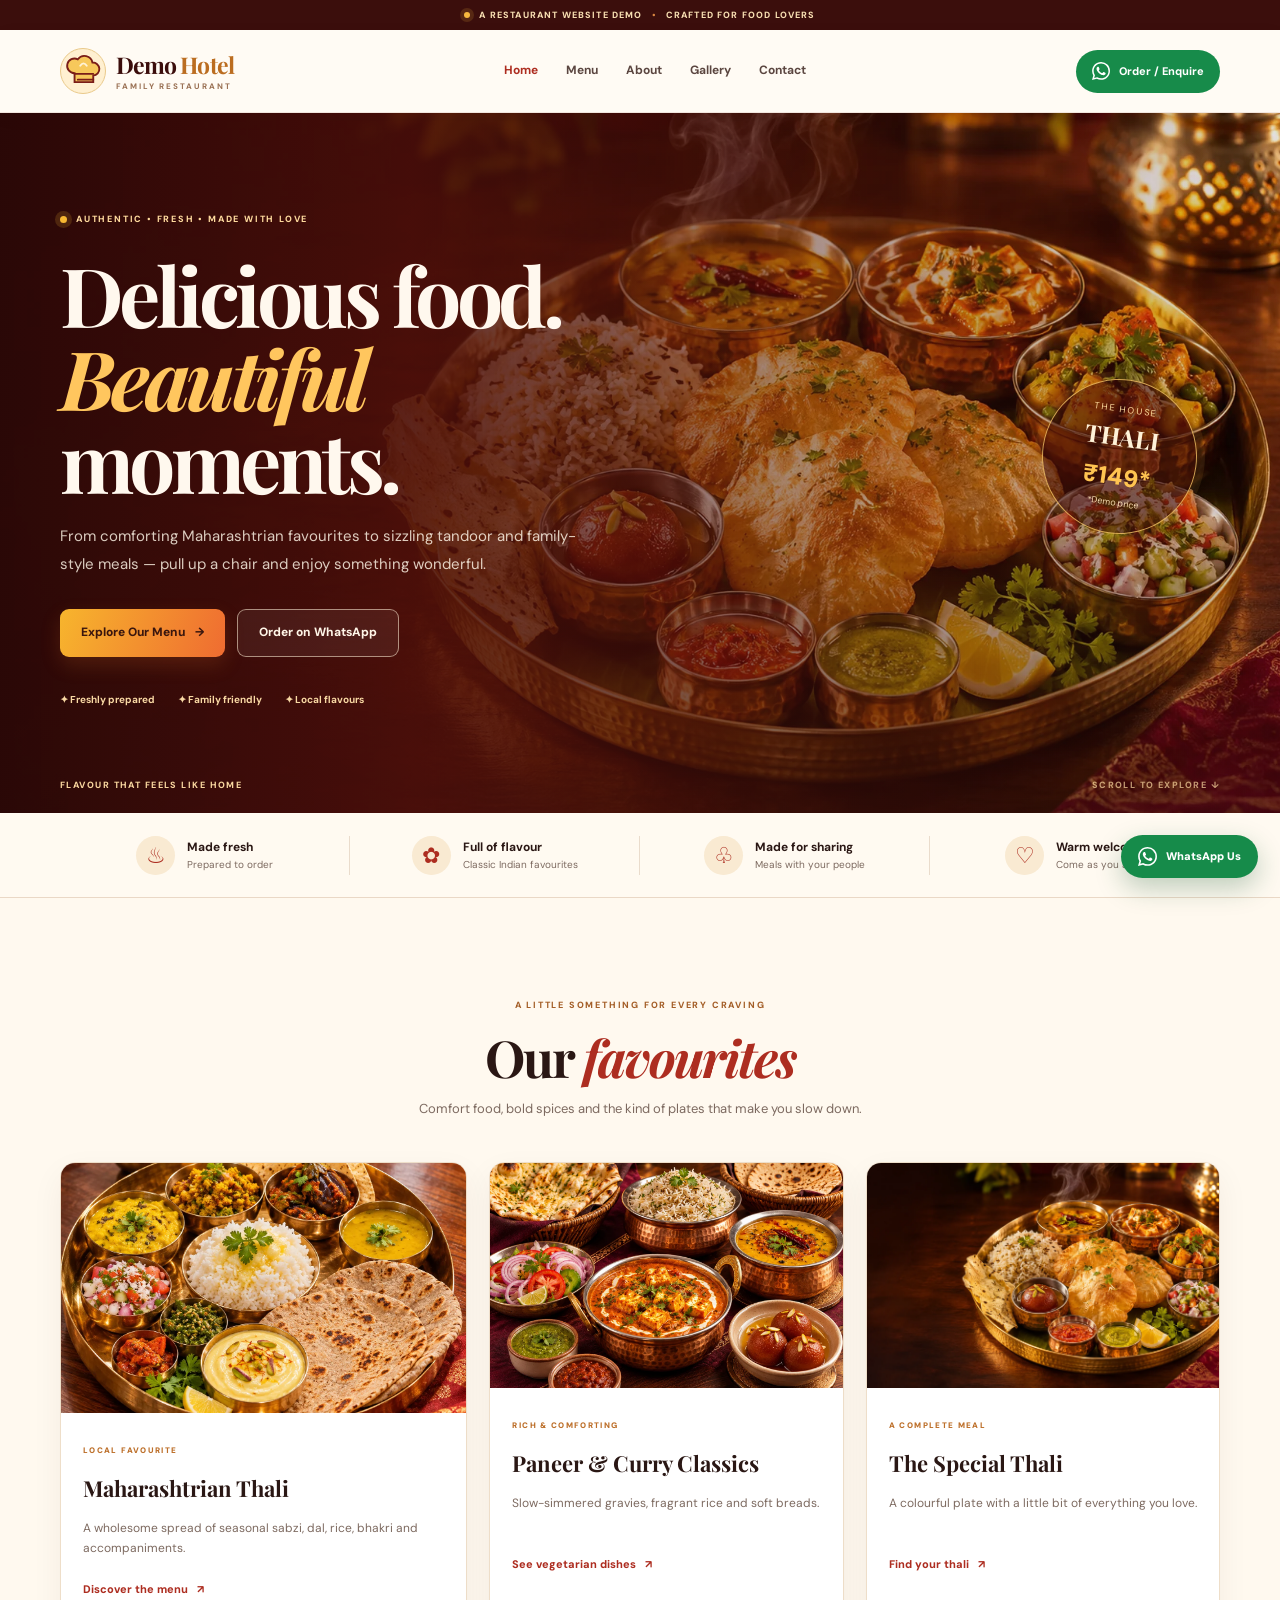
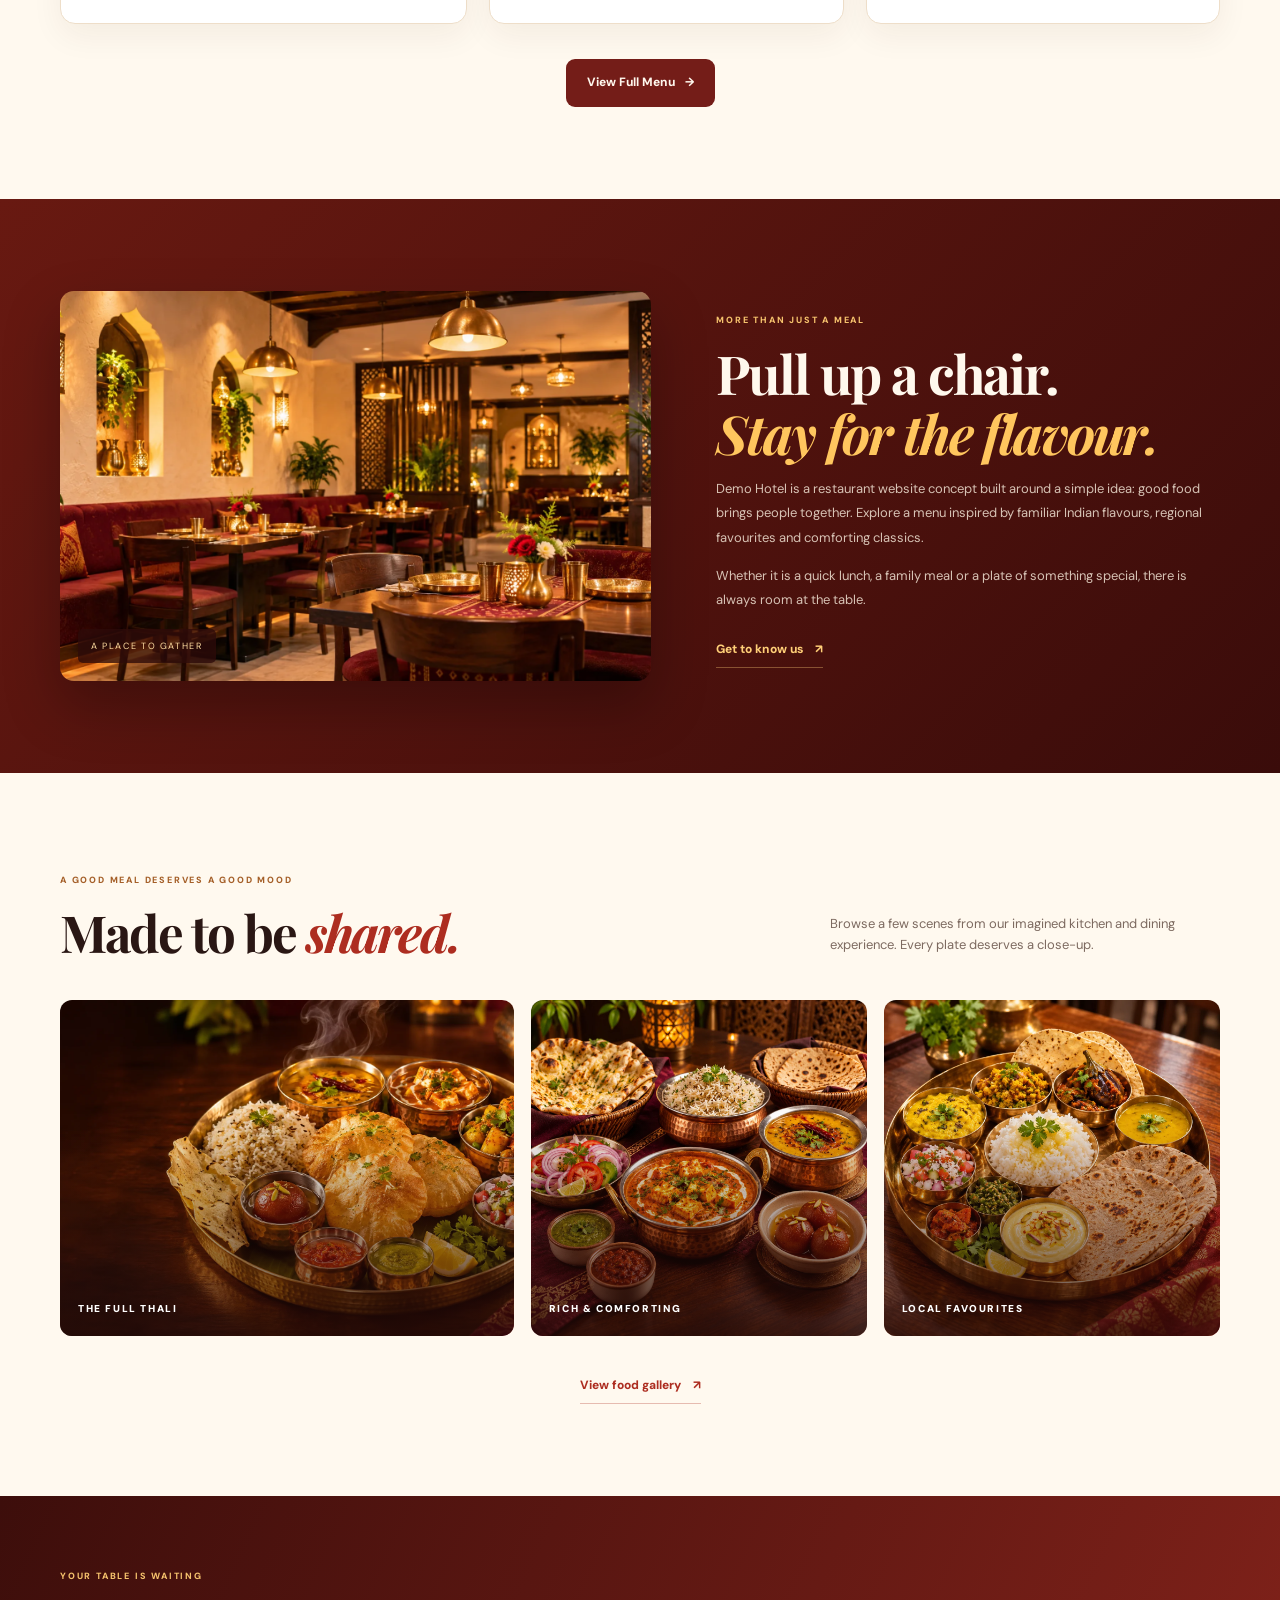
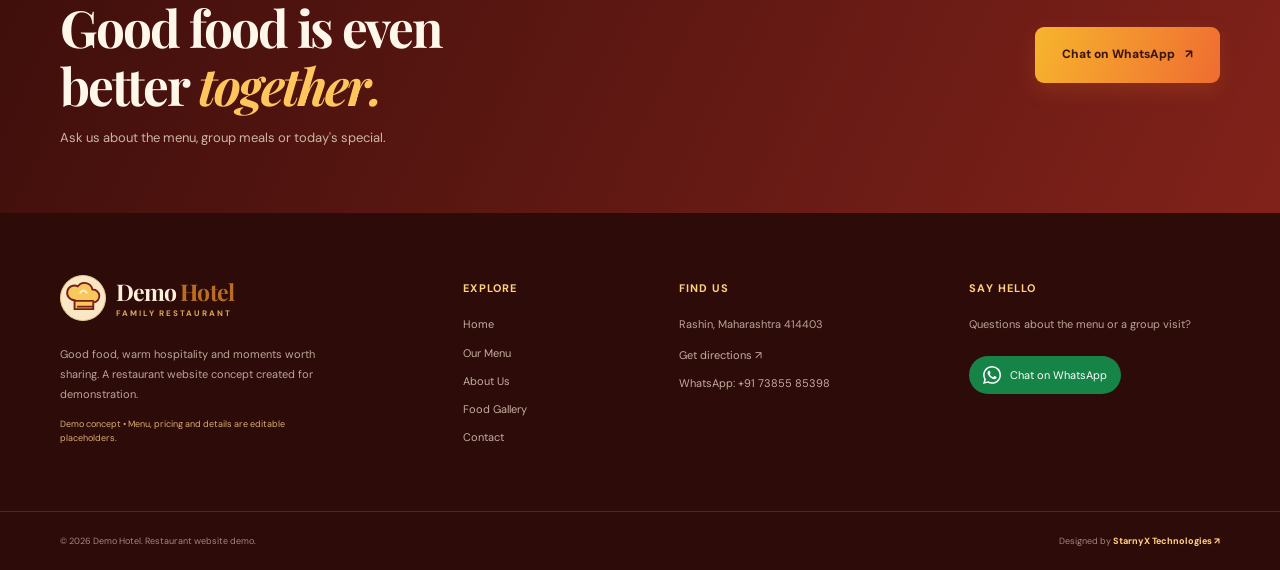
==== commit 2f0a9a6e: "Add files via upload" ====
--- a/index.html
+++ b/index.html
@@ -1,528 +1,7 @@
-<!DOCTYPE html>
-<html lang="mr">
-<head>
-    <meta charset="UTF-8">
-    <meta name="viewport" content="width=device-width, initial-scale=1.0">
-    <title>Flavours & Stay | Premium Luxury Hotel</title>
-    <!-- Tailwind CSS -->
-    <script src="https://cdn.tailwindcss.com"></script>
-    <!-- FontAwesome -->
-    <link rel="stylesheet" href="https://cdnjs.cloudflare.com/ajax/libs/font-awesome/6.4.0/css/all.min.css">
-    <!-- Google Fonts -->
-    <link href="https://fonts.googleapis.com/css2?family=Dancing+Script:wght@700&family=Poppins:wght@300;400;600;700&display=swap" rel="stylesheet">
-    
-    <style>
-        :root {
-            --primary-red: #8a0c0c;
-            --dark-red: #2a0000;
-            --spicy-orange: #ff6b00;
-            --gold: #ffc107;
-            --text-light: #ffffff;
-        }
-
-        body {
-            background-color: var(--dark-red);
-            color: var(--text-light);
-            font-family: 'Poppins', sans-serif;
-            overflow-x: hidden;
-            scroll-behavior: smooth;
-            cursor: none; /* Custom cursor sathi default hide kela */
-        }
-
-        .font-cursive { font-family: 'Dancing Script', cursive; }
-
-        /* ---------------- CUSTOM CURSOR ---------------- */
-        .cursor-dot {
-            width: 8px; height: 8px;
-            background-color: var(--gold);
-            border-radius: 50%;
-            position: fixed;
-            top: 0; left: 0;
-            transform: translate(-50%, -50%);
-            pointer-events: none;
-            z-index: 10000;
-            box-shadow: 0 0 10px var(--gold);
-        }
-        .cursor-outline {
-            width: 40px; height: 40px;
-            border: 2px solid var(--spicy-orange);
-            border-radius: 50%;
-            position: fixed;
-            top: 0; left: 0;
-            transform: translate(-50%, -50%);
-            pointer-events: none;
-            z-index: 9999;
-            transition: width 0.2s, height 0.2s, background-color 0.2s;
-        }
-        @media (max-width: 768px) {
-            .cursor-dot, .cursor-outline { display: none; }
-            body { cursor: auto; }
-        }
-
-        /* ---------------- SCROLL PROGRESS BAR ---------------- */
-        #scroll-progress {
-            position: fixed;
-            top: 0; left: 0;
-            width: 0%; height: 4px;
-            background: linear-gradient(90deg, var(--spicy-orange), var(--gold));
-            z-index: 10001;
-            box-shadow: 0 0 10px var(--gold);
-        }
-
-        /* ---------------- LOADER ---------------- */
-        #loader {
-            position: fixed; inset: 0;
-            background: radial-gradient(circle, #5c0808, var(--dark-red));
-            z-index: 9998;
-            display: flex; flex-direction: column;
-            justify-content: center; align-items: center;
-            transition: opacity 0.8s ease;
-        }
-
-        .thali {
-            width: 150px; height: 150px;
-            border-radius: 50%;
-            border: 4px solid var(--gold);
-            position: relative;
-            background: radial-gradient(circle, #2a2a2a, #000000);
-            box-shadow: 0 0 40px rgba(255, 107, 0, 0.5);
-            animation: spin 3s linear infinite;
-        }
-
-        .katori {
-            width: 35px; height: 35px;
-            background: linear-gradient(135deg, #e0e0e0, #999999);
-            border-radius: 50%; position: absolute;
-            box-shadow: inset 0 0 10px rgba(0,0,0,0.8);
-            border: 1px solid #fff;
-        }
-        .katori-1 { top: 15px; left: 55px; } .katori-2 { bottom: 15px; left: 55px; }
-        .katori-3 { left: 15px; top: 55px; } .katori-4 { right: 15px; top: 55px; }
-        .rice {
-            width: 50px; height: 50px;
-            background: #ffffff; border-radius: 50%;
-            position: absolute; top: 50px; left: 50px;
-            box-shadow: inset 0 0 15px #ddd;
-        }
-        @keyframes spin { 100% { transform: rotate(360deg); } }
-
-        /* ---------------- UI EFFECTS ---------------- */
-        .glass-nav {
-            background: rgba(42, 0, 0, 0.85);
-            backdrop-filter: blur(15px);
-            border-bottom: 1px solid rgba(255, 193, 7, 0.2);
-            transition: all 0.4s ease;
-        }
-        
-        .glass-panel {
-            background: rgba(255, 255, 255, 0.05);
-            backdrop-filter: blur(20px);
-            border: 1px solid rgba(255, 193, 7, 0.3);
-            box-shadow: 0 15px 35px rgba(0,0,0,0.5);
-        }
-
-        .text-glow { text-shadow: 0 0 20px rgba(255, 193, 7, 0.8); }
-
-        .food-card {
-            background: linear-gradient(145deg, #5c0808, #1a0000);
-            border-radius: 20px;
-            border: 1px solid rgba(255, 107, 0, 0.3);
-            box-shadow: 0 15px 35px rgba(0, 0, 0, 0.5);
-            transition: all 0.4s ease;
-            position: relative; overflow: hidden;
-        }
-        .food-card:hover {
-            transform: translateY(-10px);
-            border-color: var(--gold);
-            box-shadow: 0 20px 40px rgba(255, 107, 0, 0.4);
-        }
-
-        /* ---------------- FLOATING INGREDIENTS ---------------- */
-        .float-item { position: absolute; pointer-events: none; z-index: 10; filter: drop-shadow(0 10px 10px rgba(0,0,0,0.5)); }
-        .float-1 { animation: float-up-down 4s ease-in-out infinite; }
-        .float-2 { animation: float-up-down 5s ease-in-out infinite reverse; }
-        .float-3 { animation: float-rotate 6s linear infinite; }
-
-        @keyframes float-up-down { 0%, 100% { transform: translateY(0) rotate(0deg); } 50% { transform: translateY(-20px) rotate(10deg); } }
-        @keyframes float-rotate { 0% { transform: translateY(0) rotate(0deg); } 50% { transform: translateY(-15px) rotate(180deg); } 100% { transform: translateY(0) rotate(360deg); } }
-
-        /* ---------------- BUTTONS ---------------- */
-        .btn-spicy {
-            background: linear-gradient(45deg, var(--spicy-orange), #d32f2f);
-            color: white; border-radius: 50px; font-weight: 700;
-            text-transform: uppercase; letter-spacing: 1px;
-            box-shadow: 0 8px 20px rgba(255, 107, 0, 0.4);
-            transition: all 0.3s ease;
-        }
-        .btn-spicy:hover {
-            transform: translateY(-3px) scale(1.05);
-            box-shadow: 0 12px 25px rgba(255, 107, 0, 0.6);
-        }
-
-        /* ---------------- MODAL ---------------- */
-        #dish-modal {
-            opacity: 0; pointer-events: none;
-            transition: all 0.4s cubic-bezier(0.4, 0, 0.2, 1);
-        }
-        #dish-modal.active { opacity: 1; pointer-events: auto; }
-        .modal-content {
-            transform: scale(0.9) translateY(50px);
-            transition: all 0.4s cubic-bezier(0.4, 0, 0.2, 1);
-        }
-        #dish-modal.active .modal-content { transform: scale(1) translateY(0); }
-
-        /* ---------------- MARQUEE (REVIEWS) ---------------- */
-        .marquee-wrapper { overflow: hidden; display: flex; }
-        .marquee-content {
-            display: flex; gap: 2rem;
-            animation: scroll-left 25s linear infinite;
-        }
-        @keyframes scroll-left { 0% { transform: translateX(0); } 100% { transform: translateX(-50%); } }
-
-        /* Reveal */
-        .reveal { opacity: 0; transform: translateY(40px); transition: all 0.8s ease; }
-        .reveal.active { opacity: 1; transform: translateY(0); }
-        
-        /* Input styles */
-        input[type="date"], select {
-            background: rgba(0,0,0,0.5); border: 1px solid rgba(255,193,7,0.3);
-            color: white; color-scheme: dark;
-        }
-    </style>
-</head>
-<body>
-
-    <!-- Scroll Progress & Cursor -->
-    <div id="scroll-progress"></div>
-    <div class="cursor-dot"></div>
-    <div class="cursor-outline"></div>
-
-    <!-- Loading Screen (Thali) -->
-    <div id="loader">
-        <div class="thali mb-8">
-            <div class="rice"></div>
-            <div class="katori katori-1"></div>
-            <div class="katori katori-2"></div>
-            <div class="katori katori-3"></div>
-            <div class="katori katori-4"></div>
-        </div>
-        <h2 class="font-cursive text-5xl text-[var(--gold)] text-glow animate-pulse">Spicing things up...</h2>
-    </div>
-
-    <!-- Navigation -->
-    <nav class="glass-nav fixed w-full z-50 top-0">
-        <div class="max-w-7xl mx-auto px-4 sm:px-6 lg:px-8">
-            <div class="flex justify-between items-center h-20">
-                <div class="flex items-center gap-2 cursor-pointer hover-target">
-                    <i class="fas fa-fire text-[var(--spicy-orange)] text-2xl"></i>
-                    <h1 class="font-cursive text-3xl font-bold text-white tracking-wider">Flavours<span class="text-[var(--gold)]">&</span>Stay</h1>
-                </div>
-                <div class="hidden md:flex space-x-8 items-center">
-                    <a href="#menu" class="text-white hover:text-[var(--gold)] transition hover-target">Menu</a>
-                    <a href="#rooms" class="text-white hover:text-[var(--gold)] transition hover-target">Rooms</a>
-                    <a href="#reviews" class="text-white hover:text-[var(--gold)] transition hover-target">Reviews</a>
-                    <a href="#booking" class="btn-spicy px-6 py-2 hover-target">Book Now</a>
-                </div>
-            </div>
-        </div>
-    </nav>
-
-    <!-- Parallax Hero Section -->
-    <section class="relative min-h-screen flex flex-col items-center justify-center pt-20 overflow-hidden">
-        <!-- Hero Background -->
-        <div class="absolute inset-0 z-0 bg-[var(--dark-red)]">
-            <img id="parallax-bg" src="https://images.unsplash.com/photo-1555939594-58d7cb561ad1?q=80&w=2000&auto=format&fit=crop" alt="Delicious Food" class="w-full h-[120%] object-cover opacity-40 mix-blend-overlay transform -translate-y-10">
-            <div class="absolute inset-0 bg-gradient-to-b from-transparent via-[#2a0000]/80 to-[#2a0000]"></div>
-        </div>
-
-        <!-- Floating Ingredients -->
-        <img src="https://png.pngtree.com/png-clipart/20221001/ourmid/pngtree-red-chili-flying-png-image_6244304.png" class="float-item float-1 w-24 top-1/4 left-[10%] opacity-90" alt="Chili">
-        <img src="https://png.pngtree.com/png-vector/20230906/ourmid/pngtree-basil-leaves-isolated-png-image_10011504.png" class="float-item float-2 w-16 bottom-[30%] right-[15%] opacity-80" alt="Leaf">
-
-        <div class="relative z-10 text-center px-4 max-w-5xl mx-auto mt-10 reveal">
-            <h2 class="font-cursive text-7xl md:text-9xl text-white text-glow mb-2 transform -rotate-2">Delicious</h2>
-            <h1 class="text-4xl md:text-6xl font-bold uppercase tracking-[0.2em] text-[var(--gold)] mb-6">Experience Luxury</h1>
-            <p class="text-gray-300 mb-12 text-lg md:text-xl max-w-2xl mx-auto">
-                Spicy, authentic, and unforgettable. Savour world-class cuisine and retreat to 5-star comfort.
-            </p>
-        </div>
-
-        <!-- Advanced Booking Engine UI (SaaS Vibe in Luxury Theme) -->
-        <div id="booking" class="relative z-20 w-full max-w-4xl px-4 mt-8 reveal" style="transition-delay: 0.3s;">
-            <div class="glass-panel rounded-2xl p-6 flex flex-col md:flex-row gap-4 items-center justify-between">
-                <div class="flex-1 w-full">
-                    <label class="block text-xs text-[var(--gold)] uppercase mb-1">Check In</label>
-                    <input type="date" class="w-full p-3 rounded-lg focus:outline-none focus:border-[var(--spicy-orange)] transition hover-target">
-                </div>
-                <div class="flex-1 w-full">
-                    <label class="block text-xs text-[var(--gold)] uppercase mb-1">Check Out</label>
-                    <input type="date" class="w-full p-3 rounded-lg focus:outline-none focus:border-[var(--spicy-orange)] transition hover-target">
-                </div>
-                <div class="flex-1 w-full">
-                    <label class="block text-xs text-[var(--gold)] uppercase mb-1">Guests</label>
-                    <select class="w-full p-3 rounded-lg focus:outline-none focus:border-[var(--spicy-orange)] transition hover-target">
-                        <option>2 Adults, 1 Room</option>
-                        <option>3 Adults, 1 Room</option>
-                        <option>Family (2 Rooms)</option>
-                    </select>
-                </div>
-                <div class="w-full md:w-auto mt-4 md:mt-5">
-                    <button class="btn-spicy w-full px-8 py-3 h-[50px] hover-target" onclick="window.location.href='https://wa.me/918087585398'">Check Availability</button>
-                </div>
-            </div>
-        </div>
-    </section>
-
-    <!-- Interactive Menu Section -->
-    <section id="menu" class="py-24 px-4 bg-[var(--dark-red)] relative">
-        <div class="max-w-7xl mx-auto">
-            <div class="text-center mb-16 reveal">
-                <h3 class="font-cursive text-5xl text-[var(--gold)] mb-2">Chef's Special</h3>
-                <h2 class="text-4xl font-bold uppercase tracking-wider text-white">Signature Dishes</h2>
-            </div>
-
-            <div class="grid md:grid-cols-3 gap-10">
-                <!-- Dish Card -->
-                <div class="food-card reveal hover-target group" onclick="openModal('Maharaja Thali', 'Authentic Indian Spices, Rich Gravy, Butter Naan, and Unlimited Love.', '₹499', 2)">
-                    <div class="absolute top-4 right-4 bg-[var(--spicy-orange)] text-white font-bold px-4 py-1 rounded-full z-10">₹499</div>
-                    <div class="h-60 w-full overflow-hidden">
-                        <img src="https://images.unsplash.com/photo-1544025162-8311a2f64601?q=80&w=800&auto=format&fit=crop" class="w-full h-full object-cover transition duration-700 group-hover:scale-110">
-                    </div>
-                    <div class="p-6">
-                        <h3 class="text-2xl font-bold text-[var(--gold)] mb-2">Maharaja Thali</h3>
-                        <p class="text-gray-400 text-sm mb-4 line-clamp-2">Authentic Indian spices with rich gravy and roasted papad...</p>
-                        <button class="text-white border-b border-[var(--spicy-orange)] group-hover:text-[var(--spicy-orange)] transition pb-1 font-semibold uppercase tracking-wide">View Details <i class="fas fa-eye ml-2"></i></button>
-                    </div>
-                </div>
-
-                <!-- Dish Card (Steak) -->
-                <div class="food-card reveal hover-target group" onclick="openModal('Roasted Special Steak', 'Premium marinated meat roasted to perfection with secret herbs and spicy potatoes.', '₹899', 4)" style="transition-delay: 0.2s;">
-                    <div class="absolute top-4 right-4 bg-[var(--spicy-orange)] text-white font-bold px-4 py-1 rounded-full z-10">₹899</div>
-                    <div class="h-60 w-full overflow-hidden">
-                        <img src="https://images.unsplash.com/photo-1600891964092-4316c288032e?q=80&w=800&auto=format&fit=crop" class="w-full h-full object-cover transition duration-700 group-hover:scale-110">
-                    </div>
-                    <div class="p-6">
-                        <h3 class="text-2xl font-bold text-[var(--gold)] mb-2">Roasted Special Steak</h3>
-                        <p class="text-gray-400 text-sm mb-4 line-clamp-2">Juicy, tender, well-marinated meat roasted to perfection...</p>
-                        <button class="text-white border-b border-[var(--spicy-orange)] group-hover:text-[var(--spicy-orange)] transition pb-1 font-semibold uppercase tracking-wide">View Details <i class="fas fa-eye ml-2"></i></button>
-                    </div>
-                </div>
-
-                <!-- Dish Card -->
-                <div class="food-card reveal hover-target group" onclick="openModal('Fiery Arrabiata', 'Italian classic with a desi spicy twist. Loaded with red chilies and exotic veggies.', '₹349', 5)" style="transition-delay: 0.4s;">
-                    <div class="absolute top-4 right-4 bg-[var(--spicy-orange)] text-white font-bold px-4 py-1 rounded-full z-10">₹349</div>
-                    <div class="h-60 w-full overflow-hidden">
-                        <img src="https://images.unsplash.com/photo-1563379926898-05f4575a45d8?q=80&w=800&auto=format&fit=crop" class="w-full h-full object-cover transition duration-700 group-hover:scale-110">
-                    </div>
-                    <div class="p-6">
-                        <h3 class="text-2xl font-bold text-[var(--gold)] mb-2">Fiery Arrabiata</h3>
-                        <p class="text-gray-400 text-sm mb-4 line-clamp-2">A fiery Italian classic with a desi twist. Generously loaded...</p>
-                        <button class="text-white border-b border-[var(--spicy-orange)] group-hover:text-[var(--spicy-orange)] transition pb-1 font-semibold uppercase tracking-wide">View Details <i class="fas fa-eye ml-2"></i></button>
-                    </div>
-                </div>
-            </div>
-        </div>
-    </section>
-
-    <!-- Dynamic Social Proof / Reviews Marquee -->
-    <section id="reviews" class="py-16 bg-[#150000] border-y border-[var(--primary-red)] overflow-hidden">
-        <div class="max-w-7xl mx-auto px-4 mb-8 text-center reveal">
-            <h2 class="text-2xl text-[var(--gold)] font-bold uppercase tracking-widest"><i class="fab fa-google mr-2"></i> What Our Guests Say</h2>
-        </div>
-        <div class="marquee-wrapper relative">
-            <!-- Left/Right Gradient fade -->
-            <div class="absolute inset-y-0 left-0 w-24 bg-gradient-to-r from-[#150000] to-transparent z-10"></div>
-            <div class="absolute inset-y-0 right-0 w-24 bg-gradient-to-l from-[#150000] to-transparent z-10"></div>
-            
-            <div class="marquee-content hover-target">
-                <!-- Double content for seamless loop -->
-                <div class="flex gap-6 px-4">
-                    <div class="glass-panel p-6 w-80 rounded-xl flex-shrink-0">
-                        <div class="text-[var(--spicy-orange)] mb-3"><i class="fas fa-star"></i><i class="fas fa-star"></i><i class="fas fa-star"></i><i class="fas fa-star"></i><i class="fas fa-star"></i></div>
-                        <p class="text-gray-300 text-sm italic mb-4">"The Steak was incredibly juicy and the room was absolute luxury. A perfect weekend!"</p>
-                        <p class="text-[var(--gold)] font-bold">- Rahul D.</p>
-                    </div>
-                    <div class="glass-panel p-6 w-80 rounded-xl flex-shrink-0">
-                        <div class="text-[var(--spicy-orange)] mb-3"><i class="fas fa-star"></i><i class="fas fa-star"></i><i class="fas fa-star"></i><i class="fas fa-star"></i><i class="fas fa-star"></i></div>
-                        <p class="text-gray-300 text-sm italic mb-4">"Best Thali I've ever had. The glassmorphism booking engine on their site was so easy to use!"</p>
-                        <p class="text-[var(--gold)] font-bold">- Sneha K.</p>
-                    </div>
-                    <div class="glass-panel p-6 w-80 rounded-xl flex-shrink-0">
-                        <div class="text-[var(--spicy-orange)] mb-3"><i class="fas fa-star"></i><i class="fas fa-star"></i><i class="fas fa-star"></i><i class="fas fa-star"></i><i class="fas fa-star-half-alt"></i></div>
-                        <p class="text-gray-300 text-sm italic mb-4">"Amazing hospitality. The ambiance is exactly as they promise. Pure luxury."</p>
-                        <p class="text-[var(--gold)] font-bold">- Amit P.</p>
-                    </div>
-                </div>
-                <!-- Duplicate for Loop -->
-                <div class="flex gap-6 px-4">
-                    <div class="glass-panel p-6 w-80 rounded-xl flex-shrink-0">
-                        <div class="text-[var(--spicy-orange)] mb-3"><i class="fas fa-star"></i><i class="fas fa-star"></i><i class="fas fa-star"></i><i class="fas fa-star"></i><i class="fas fa-star"></i></div>
-                        <p class="text-gray-300 text-sm italic mb-4">"The Steak was incredibly juicy and the room was absolute luxury. A perfect weekend!"</p>
-                        <p class="text-[var(--gold)] font-bold">- Rahul D.</p>
-                    </div>
-                    <div class="glass-panel p-6 w-80 rounded-xl flex-shrink-0">
-                        <div class="text-[var(--spicy-orange)] mb-3"><i class="fas fa-star"></i><i class="fas fa-star"></i><i class="fas fa-star"></i><i class="fas fa-star"></i><i class="fas fa-star"></i></div>
-                        <p class="text-gray-300 text-sm italic mb-4">"Best Thali I've ever had. The glassmorphism booking engine on their site was so easy to use!"</p>
-                        <p class="text-[var(--gold)] font-bold">- Sneha K.</p>
-                    </div>
-                    <div class="glass-panel p-6 w-80 rounded-xl flex-shrink-0">
-                        <div class="text-[var(--spicy-orange)] mb-3"><i class="fas fa-star"></i><i class="fas fa-star"></i><i class="fas fa-star"></i><i class="fas fa-star"></i><i class="fas fa-star-half-alt"></i></div>
-                        <p class="text-gray-300 text-sm italic mb-4">"Amazing hospitality. The ambiance is exactly as they promise. Pure luxury."</p>
-                        <p class="text-[var(--gold)] font-bold">- Amit P.</p>
-                    </div>
-                </div>
-            </div>
-        </div>
-    </section>
-
-    <!-- Glassmorphism Modal for Dish Details -->
-    <div id="dish-modal" class="fixed inset-0 z-[10000] bg-black/80 backdrop-blur-sm flex items-center justify-center">
-        <div class="modal-content glass-panel w-[90%] max-w-lg rounded-2xl overflow-hidden relative">
-            <button onclick="closeModal()" class="absolute top-4 right-4 text-gray-400 hover:text-white hover-target z-10"><i class="fas fa-times text-2xl"></i></button>
-            <div class="h-40 bg-[url('https://images.unsplash.com/photo-1555939594-58d7cb561ad1?q=80&w=800&auto=format&fit=crop')] bg-cover bg-center relative">
-                <div class="absolute inset-0 bg-gradient-to-t from-[#2a0000] to-transparent"></div>
-            </div>
-            <div class="p-8 pt-0 -mt-10 relative z-10">
-                <div class="bg-[var(--spicy-orange)] text-white font-bold px-4 py-1 rounded-full inline-block mb-4 shadow-lg" id="modal-price">₹0</div>
-                <h2 id="modal-title" class="text-3xl font-bold text-[var(--gold)] mb-2">Dish Name</h2>
-                <div class="flex items-center gap-2 mb-4" id="modal-spicy-level">
-                    <span class="text-xs text-gray-400 uppercase tracking-wider">Spice Level: </span>
-                    <!-- Peppers injected via JS -->
-                </div>
-                <p id="modal-desc" class="text-gray-300 mb-8 leading-relaxed">Description goes here.</p>
-                <a href="https://wa.me/918087585398" class="btn-spicy w-full py-3 block text-center hover-target">Order via WhatsApp</a>
-            </div>
-        </div>
-    </div>
-
-    <!-- Footer with StarnyX Branding -->
-    <footer class="bg-black pt-16 pb-8">
-        <div class="max-w-7xl mx-auto px-6 text-center">
-            <h1 class="font-cursive text-4xl font-bold text-white tracking-wider mb-8">Flavours<span class="text-[var(--gold)]">&</span>Stay</h1>
-            
-            <!-- StarnyX Signature Branding (As Requested) -->
-            <div class="border-t border-white/10 pt-6 flex flex-col items-center justify-center text-center">
-                <p class="text-gray-500 text-sm tracking-wide">
-                    Designed & Engineered with <span class="text-[var(--primary-red)] animate-pulse inline-block mx-1 text-lg">♥</span> by
-                </p>
-                <a href="https://starnyxtechnologies.com" target="_blank" class="group mt-1 flex items-center gap-2 hover-target">
-                    <span class="font-bold text-xl text-white group-hover:text-[var(--gold)] transition duration-300 font-sans tracking-widest">StarnyX Technologies</span>
-                    <i class="fas fa-fire text-[var(--spicy-orange)] opacity-0 -translate-x-4 group-hover:opacity-100 group-hover:translate-x-0 transition-all duration-300"></i>
-                </a>
-            </div>
-        </div>
-    </footer>
-
-    <!-- Scripts for All Features -->
-    <script>
-        // 1. Loader Logic
-        window.addEventListener('load', () => {
-            setTimeout(() => {
-                const loader = document.getElementById('loader');
-                loader.style.opacity = '0';
-                setTimeout(() => {
-                    loader.style.display = 'none';
-                    document.querySelectorAll('.reveal').forEach(el => observer.observe(el));
-                }, 800);
-            }, 2500); 
-        });
-
-        // 2. Custom Cursor Logic
-        const dot = document.querySelector('.cursor-dot');
-        const outline = document.querySelector('.cursor-outline');
-        
-        window.addEventListener('mousemove', (e) => {
-            const posX = e.clientX;
-            const posY = e.clientY;
-            
-            dot.style.left = `${posX}px`;
-            dot.style.top = `${posY}px`;
-            
-            // Subtle lag for outline
-            outline.animate({
-                left: `${posX}px`,
-                top: `${posY}px`
-            }, { duration: 150, fill: "forwards" });
-        });
-
-        // Magnetic effect on interactive elements
-        document.querySelectorAll('.hover-target').forEach(el => {
-            el.addEventListener('mouseenter', () => {
-                outline.style.width = '60px';
-                outline.style.height = '60px';
-                outline.style.backgroundColor = 'rgba(255, 107, 0, 0.1)';
-            });
-            el.addEventListener('mouseleave', () => {
-                outline.style.width = '40px';
-                outline.style.height = '40px';
-                outline.style.backgroundColor = 'transparent';
-            });
-        });
-
-        // 3. Scroll Progress Bar & Parallax Background
-        const progressBar = document.getElementById('scroll-progress');
-        const parallaxBg = document.getElementById('parallax-bg');
-
-        window.addEventListener('scroll', () => {
-            // Progress Bar
-            let winScroll = document.body.scrollTop || document.documentElement.scrollTop;
-            let height = document.documentElement.scrollHeight - document.documentElement.clientHeight;
-            let scrolled = (winScroll / height) * 100;
-            progressBar.style.width = scrolled + "%";
-
-            // Parallax
-            let scrollY = window.scrollY;
-            if (parallaxBg) {
-                parallaxBg.style.transform = `translateY(${scrollY * 0.4 - 40}px)`;
-            }
-
-            // Navbar Blur
-            const nav = document.querySelector('nav');
-            if (scrollY > 50) {
-                nav.style.background = 'rgba(20, 0, 0, 0.95)';
-                nav.style.boxShadow = '0 10px 30px rgba(0,0,0,0.8)';
-            } else {
-                nav.style.background = 'rgba(42, 0, 0, 0.85)';
-                nav.style.boxShadow = 'none';
-            }
-        });
-
-        // 4. Scroll Reveal Observer
-        const observer = new IntersectionObserver((entries) => {
-            entries.forEach(entry => {
-                if (entry.isIntersecting) {
-                    entry.target.classList.add('active');
-                }
-            });
-        }, { threshold: 0.1 });
-
-        // 5. Glassmorphism Modal Logic
-        const modal = document.getElementById('dish-modal');
-        function openModal(title, desc, price, spicyLevel) {
-            document.getElementById('modal-title').innerText = title;
-            document.getElementById('modal-desc').innerText = desc;
-            document.getElementById('modal-price').innerText = price;
-            
-            let peppers = '';
-            for(let i=0; i<spicyLevel; i++) {
-                peppers += '<i class="fas fa-pepper-hot text-[var(--primary-red)]"></i>';
-            }
-            for(let i=spicyLevel; i<5; i++) {
-                peppers += '<i class="fas fa-pepper-hot text-gray-700"></i>';
-            }
-            document.getElementById('modal-spicy-level').innerHTML = `<span class="text-xs text-gray-400 uppercase tracking-wider">Spice Level: </span> ${peppers}`;
-            
-            modal.classList.add('active');
-        }
-
-        function closeModal() {
-            modal.classList.remove('active');
-        }
-
-        // Close modal on outside click
-        modal.addEventListener('click', (e) => {
-            if(e.target === modal) closeModal();
-        });
-    </script>
-</body>
-</html>
+<!doctype html><html lang="en"><head><meta charset="utf-8"><meta name="viewport" content="width=device-width, initial-scale=1"><meta name="theme-color" content="#751d17"><meta name="description" content="Explore the Demo Hotel restaurant website concept in Rashin. Discover Indian favourites, thalis, menu highlights and WhatsApp enquiries."><meta property="og:title" content="Home | Demo Hotel"><meta property="og:description" content="Explore the Demo Hotel restaurant website concept in Rashin. Discover Indian favourites, thalis, menu highlights and WhatsApp enquiries."><meta property="og:type" content="website"><link rel="icon" type="image/svg+xml" href="favicon.svg"><link rel="preconnect" href="https://fonts.googleapis.com"><link rel="preconnect" href="https://fonts.gstatic.com" crossorigin><link href="https://fonts.googleapis.com/css2?family=DM+Sans:wght@400;500;600;700;800&family=Playfair+Display:wght@600;700;800&display=swap" rel="stylesheet"><link rel="stylesheet" href="styles.css"><title>Home | Demo Hotel</title></head><body><div class="page-loader" aria-label="Preparing the website" role="status"><div class="loader-card"><img src="assets/images/thali-loader.svg" alt="Animated Indian thali"/><p>Preparing a delicious experience<span class="loader-dots">...</span></p><div class="loader-track"><span></span></div><small>Fresh flavours are on the way</small></div></div><div class="top-note"><span class="top-note-dot"></span> A RESTAURANT WEBSITE DEMO <span class="top-note-sep">•</span> Crafted for food lovers</div>
+<header class="site-header"><div class="container nav-wrap"><a class="brand" href="index.html" aria-label="Demo Hotel home"><span class="brand-mark"><img src="assets/icons/chef-hat.svg" alt=""/></span><span class="brand-copy"><strong>Demo <em>Hotel</em></strong><small>FAMILY RESTAURANT</small></span></a><button class="menu-toggle" aria-label="Open navigation" aria-expanded="false"><span></span><span></span><span></span></button><nav class="main-nav"><a class="nav-link active" href="index.html">Home</a><a class="nav-link " href="menu.html">Menu</a><a class="nav-link " href="about.html">About</a><a class="nav-link " href="gallery.html">Gallery</a><a class="nav-link " href="contact.html">Contact</a></nav><a class="btn btn-whatsapp nav-cta" href="https://wa.me/917385585398?text=Hello%20Demo%20Hotel%2C%20I%20would%20like%20to%20enquire." target="_blank" rel="noopener"><img src="assets/icons/whatsapp.svg" alt=""/> Order / Enquire</a></div></header><main><section class="hero hero-home"><div class="hero-image"></div><div class="hero-shade"></div><div class="container hero-content"><div class="hero-copy"><span class="eyebrow eyebrow-light"><i></i> AUTHENTIC • FRESH • MADE WITH LOVE</span><h1>Delicious food.<br><em>Beautiful</em> moments.</h1><p class="hero-lead">From comforting Maharashtrian favourites to sizzling tandoor and family-style meals — pull up a chair and enjoy something wonderful.</p><div class="hero-actions"><a class="btn btn-primary" href="menu.html">Explore Our Menu <span>→</span></a><a class="btn btn-outline-light" href="https://wa.me/917385585398?text=Hello%20Demo%20Hotel%2C%20I%20would%20like%20to%20enquire%20about%20the%20menu." target="_blank" rel="noopener">Order on WhatsApp</a></div><div class="hero-trust"><span>✦ Freshly prepared</span><span>✦ Family friendly</span><span>✦ Local flavours</span></div></div><div class="hero-stamp"><span class="stamp-small">THE HOUSE</span><strong>THALI</strong><span class="stamp-price">₹149*</span><small>*Demo price</small></div></div><div class="hero-bottom container"><span>FLAVOUR THAT FEELS LIKE HOME</span><span class="scroll-cue">SCROLL TO EXPLORE ↓</span></div></section>
+<section class="promise-strip"><div class="container promise-grid"><div><span class="promise-icon">♨</span><span><strong>Made fresh</strong><small>Prepared to order</small></span></div><div><span class="promise-icon">✿</span><span><strong>Full of flavour</strong><small>Classic Indian favourites</small></span></div><div><span class="promise-icon">♧</span><span><strong>Made for sharing</strong><small>Meals with your people</small></span></div><div><span class="promise-icon">♡</span><span><strong>Warm welcome</strong><small>Come as you are</small></span></div></div></section>
+<section class="section section-cream"><div class="container"><div class="section-heading center"><span class="eyebrow">A LITTLE SOMETHING FOR EVERY CRAVING</span><h2>Our <em>favourites</em></h2><p>Comfort food, bold spices and the kind of plates that make you slow down.</p></div><div class="food-grid"><article class="food-card food-card-feature"><img src="assets/images/maharashtrian-thali.webp" alt="Maharashtrian thali with bhakri, pithla and vegetables"><div class="food-card-content"><span class="food-tag">LOCAL FAVOURITE</span><h3>Maharashtrian Thali</h3><p>A wholesome spread of seasonal sabzi, dal, rice, bhakri and accompaniments.</p><a href="menu.html#maharashtrian">Discover the menu <b>↗</b></a></div></article><article class="food-card"><img src="assets/images/veg-feast.webp" alt="Paneer curry, dal, naan and rice"><div class="food-card-content"><span class="food-tag">RICH & COMFORTING</span><h3>Paneer & Curry Classics</h3><p>Slow-simmered gravies, fragrant rice and soft breads.</p><a href="menu.html#vegetarian">See vegetarian dishes <b>↗</b></a></div></article><article class="food-card"><img src="assets/images/hero-indian-thali.webp" alt="Indian restaurant thali with puri and curries"><div class="food-card-content"><span class="food-tag">A COMPLETE MEAL</span><h3>The Special Thali</h3><p>A colourful plate with a little bit of everything you love.</p><a href="menu.html#thali">Find your thali <b>↗</b></a></div></article></div><div class="center section-cta"><a class="btn btn-dark" href="menu.html">View Full Menu <span>→</span></a></div></div></section>
+<section class="section story-band"><div class="container story-grid"><div class="story-photo"><img src="assets/images/restaurant-interior.webp" alt="Warm and inviting restaurant dining room"><span class="photo-caption">A PLACE TO GATHER</span></div><div class="story-copy"><span class="eyebrow eyebrow-gold">MORE THAN JUST A MEAL</span><h2>Pull up a chair.<br><em>Stay for the flavour.</em></h2><p>Demo Hotel is a restaurant website concept built around a simple idea: good food brings people together. Explore a menu inspired by familiar Indian flavours, regional favourites and comforting classics.</p><p>Whether it is a quick lunch, a family meal or a plate of something special, there is always room at the table.</p><a class="text-link text-link-light" href="about.html">Get to know us <span>↗</span></a></div></div></section>
+<section class="section section-cream"><div class="container"><div class="section-heading split-heading"><div><span class="eyebrow">A GOOD MEAL DESERVES A GOOD MOOD</span><h2>Made to be <em>shared.</em></h2></div><p>Browse a few scenes from our imagined kitchen and dining experience. Every plate deserves a close-up.</p></div><div class="gallery-preview"><a href="gallery.html" class="gallery-tile tile-large"><img src="assets/images/hero-indian-thali.webp" alt="Indian thali"><span>THE FULL THALI</span></a><a href="gallery.html" class="gallery-tile"><img src="assets/images/veg-feast.webp" alt="Vegetarian Indian feast"><span>RICH & COMFORTING</span></a><a href="gallery.html" class="gallery-tile"><img src="assets/images/maharashtrian-thali.webp" alt="Maharashtrian meal"><span>LOCAL FAVOURITES</span></a></div><div class="center section-cta"><a class="text-link" href="gallery.html">View food gallery <span>↗</span></a></div></div></section>
+<section class="visit-cta"><div class="container visit-inner"><div><span class="eyebrow eyebrow-gold">YOUR TABLE IS WAITING</span><h2>Good food is even<br>better <em>together.</em></h2><p>Ask us about the menu, group meals or today's special.</p></div><a class="btn btn-primary btn-large" href="https://wa.me/917385585398?text=Hello%20Demo%20Hotel%2C%20I%20would%20like%20to%20enquire%20about%20a%20visit." target="_blank" rel="noopener">Chat on WhatsApp <span>↗</span></a></div></section></main><footer class="site-footer"><div class="container footer-main"><div class="footer-brand"><a class="brand brand-light" href="index.html"><span class="brand-mark"><img src="assets/icons/chef-hat.svg" alt=""/></span><span class="brand-copy"><strong>Demo <em>Hotel</em></strong><small>FAMILY RESTAURANT</small></span></a><p>Good food, warm hospitality and moments worth sharing. A restaurant website concept created for demonstration.</p><span class="footer-demo-note">Demo concept • Menu, pricing and details are editable placeholders.</span></div><div><h4>Explore</h4><a href="index.html">Home</a><a href="menu.html">Our Menu</a><a href="about.html">About Us</a><a href="gallery.html">Food Gallery</a><a href="contact.html">Contact</a></div><div><h4>Find Us</h4><p>Rashin, Maharashtra 414403</p><a href="https://www.google.com/maps/search/?api=1&query=Rashin%2C+Maharashtra+414403" target="_blank" rel="noopener">Get directions ↗</a><a href="https://wa.me/917385585398?text=Hello%20Demo%20Hotel%2C%20I%20would%20like%20to%20enquire." target="_blank" rel="noopener">WhatsApp: +91 73855 85398</a></div><div><h4>Say Hello</h4><p>Questions about the menu or a group visit?</p><a class="footer-wa" href="https://wa.me/917385585398?text=Hello%20Demo%20Hotel%2C%20I%20would%20like%20to%20enquire." target="_blank" rel="noopener"><img src="assets/icons/whatsapp.svg" alt=""/> Chat on WhatsApp</a></div></div><div class="footer-bottom"><div class="container footer-bottom-inner"><span>© <span data-year></span> Demo Hotel. Restaurant website demo.</span><span>Designed by <a href="https://starnyxtechnologies.in" target="_blank" rel="noopener">StarnyX Technologies ↗</a></span></div></div></footer><a class="floating-wa" href="https://wa.me/917385585398?text=Hello%20Demo%20Hotel%2C%20I%20would%20like%20to%20enquire." target="_blank" rel="noopener" aria-label="Chat with Demo Hotel on WhatsApp"><img src="assets/icons/whatsapp.svg" alt=""/><span>WhatsApp Us</span></a><script src="script.js" defer></script></body></html>
--- a/styles.css
+++ b/styles.css
@@ -0,0 +1,17 @@
+/* Demo Hotel — restaurant website concept */
+:root{--wine:#741d18;--wine-dark:#3b0d0b;--red:#ad2d20;--tomato:#dc4b2e;--saffron:#f2a51a;--gold:#f4c56b;--cream:#fff7eb;--paper:#fffdf8;--ink:#2a1714;--muted:#7d6a60;--line:#ead8c6;--green:#168447;--shadow:0 18px 45px rgba(72,25,16,.12);--serif:'Playfair Display',Georgia,serif;--sans:'DM Sans',Arial,sans-serif}
+*{box-sizing:border-box}html{scroll-behavior:smooth}body{margin:0;font-family:var(--sans);color:var(--ink);background:var(--paper);line-height:1.65}body.no-scroll{overflow:hidden}img{display:block;max-width:100%}a{color:inherit;text-decoration:none}button,input,select,textarea{font:inherit}button{cursor:pointer}.container{width:min(1160px,calc(100% - 48px));margin-inline:auto}.center{text-align:center}
+.page-loader{position:fixed;inset:0;z-index:9999;background:radial-gradient(circle at 50% 35%,#8f2b20,#4a100d 70%);display:grid;place-items:center;transition:opacity .55s ease,visibility .55s ease}.page-loader.is-hidden{opacity:0;visibility:hidden}.loader-card{text-align:center;color:#fff6e7;width:min(330px,88vw)}.loader-card img{width:260px;height:190px;object-fit:contain;margin:0 auto 8px;filter:drop-shadow(0 13px 20px rgba(0,0,0,.25))}.loader-card p{font-family:var(--serif);font-size:20px;margin:0 0 15px}.loader-track{height:7px;background:rgba(255,255,255,.2);border-radius:99px;overflow:hidden}.loader-track span{display:block;width:0;height:100%;background:linear-gradient(90deg,#ffcc47,#f06b32);border-radius:99px;animation:loadProgress 1.35s ease forwards}.loader-card small{display:block;margin-top:9px;color:#f4c56b;font-size:10px;letter-spacing:.16em;text-transform:uppercase}.loader-dots{animation:dots 1s steps(4,end) infinite}@keyframes loadProgress{to{width:100%}}@keyframes dots{0%{opacity:.15}100%{opacity:1}}
+.top-note{height:30px;background:#3b0e0c;color:#f8dfb2;display:flex;align-items:center;justify-content:center;gap:9px;font-size:9px;font-weight:800;letter-spacing:.13em;text-transform:uppercase}.top-note-dot{width:6px;height:6px;background:#f7b93f;border-radius:50%;box-shadow:0 0 0 4px rgba(247,185,63,.15)}.top-note-sep{color:#d98642}.site-header{position:sticky;top:0;z-index:100;background:rgba(255,251,244,.96);backdrop-filter:blur(14px);border-bottom:1px solid rgba(116,29,24,.1);box-shadow:0 5px 18px rgba(58,20,12,.04)}.nav-wrap{min-height:82px;display:flex;align-items:center;justify-content:space-between;gap:24px}.brand{display:inline-flex;align-items:center;gap:10px;flex-shrink:0}.brand-mark{width:46px;height:46px;border-radius:50%;background:#fff0d1;border:1px solid #e9c98a;display:grid;place-items:center}.brand-mark img{width:39px;height:39px}.brand-copy{display:flex;flex-direction:column;line-height:1}.brand-copy strong{font-family:var(--serif);font-size:23px;letter-spacing:-.04em;color:var(--wine-dark)}.brand-copy em{color:#bb6d20;font-style:normal}.brand-copy small{font-size:8px;letter-spacing:.24em;font-weight:800;color:#9a7154;margin-top:6px}.main-nav{display:flex;align-items:center;gap:clamp(14px,2.2vw,29px)}.nav-link{font-size:12px;font-weight:700;color:#5b4640;transition:color .2s}.nav-link:hover,.nav-link.active{color:var(--red)}.btn{min-height:48px;display:inline-flex;align-items:center;justify-content:center;gap:10px;border:0;border-radius:9px;padding:0 21px;font-size:12px;font-weight:800;transition:transform .2s,box-shadow .2s,background .2s}.btn:hover{transform:translateY(-2px);box-shadow:0 9px 22px rgba(90,23,15,.16)}.btn-primary{background:linear-gradient(110deg,#f7b52d,#ef6c31);color:#3a160e;box-shadow:0 8px 20px rgba(225,115,39,.18)}.btn-dark{background:var(--wine);color:#fff8ee}.btn-outline-light{border:1px solid rgba(255,240,215,.55);color:#fff5e7;background:rgba(255,255,255,.06)}.btn-whatsapp,.footer-wa{background:#178b4a;color:#fff;display:inline-flex;align-items:center;gap:9px}.btn-whatsapp{min-height:43px;padding-inline:16px;border-radius:99px;font-size:11px}.btn-whatsapp img,.footer-wa img,.floating-wa img{width:18px;height:18px;filter:brightness(0) invert(1)}.btn-large{min-height:56px;padding-inline:27px}.btn-full{width:100%}.menu-toggle{display:none;background:transparent;border:0;padding:8px}.menu-toggle span{display:block;width:23px;height:2px;background:var(--wine);margin:5px;border-radius:4px}
+.hero{position:relative;min-height:620px;display:flex;align-items:center;overflow:hidden;color:#fff8ee;background:#360d0a}.hero-image,.hero-shade{position:absolute;inset:0}.hero-image{background-image:url('assets/images/hero-indian-thali.webp');background-size:cover;background-position:center 53%;transform:scale(1.015)}.hero-shade{background:linear-gradient(90deg,rgba(43,8,7,.96) 0%,rgba(75,14,10,.9) 32%,rgba(69,16,10,.48) 61%,rgba(31,12,8,.12) 100%),linear-gradient(0deg,rgba(30,8,6,.45),transparent 42%)}.hero-content{position:relative;z-index:1;padding-block:92px 105px;display:flex;align-items:center;justify-content:space-between}.hero-copy{max-width:625px}.eyebrow{display:inline-flex;align-items:center;gap:9px;font-size:9px;letter-spacing:.2em;font-weight:800;color:#a45e27;text-transform:uppercase}.eyebrow-light{color:#ffdb9e}.eyebrow-light i{width:7px;height:7px;border-radius:50%;background:#f8b832;box-shadow:0 0 0 5px rgba(248,184,50,.16)}.eyebrow-gold{color:#f6c36d}.hero h1,.page-hero h1{font-family:var(--serif);font-size:clamp(50px,6.8vw,82px);letter-spacing:-.055em;line-height:1.01;margin:22px 0 20px;font-weight:700}.hero h1 em,.page-hero h1 em,.section-heading h2 em,.story-copy h2 em,.visit-inner h2 em,.about-copy h2 em,.menu-bottom-cta h2 em,.contact-copy h2 em,.not-found h1 em{color:#ffc65e;font-style:italic}.hero-lead{max-width:545px;font-size:15px;line-height:1.9;color:rgba(255,246,232,.82)}.hero-actions{display:flex;flex-wrap:wrap;gap:12px;margin-top:30px}.hero-trust{display:flex;flex-wrap:wrap;gap:23px;margin-top:35px;color:#f9d9a4;font-size:10px;font-weight:700}.hero-stamp{width:155px;height:155px;border:1px solid rgba(255,207,108,.75);border-radius:50%;display:flex;flex-direction:column;align-items:center;justify-content:center;transform:rotate(8deg);background:rgba(63,13,8,.55);box-shadow:0 0 0 8px rgba(255,196,84,.08),0 12px 40px rgba(0,0,0,.15);margin-right:2%;text-align:center}.stamp-small{font-size:9px;letter-spacing:.2em;color:#ffdda0}.hero-stamp strong{font-family:var(--serif);font-size:24px;color:#fff2d8}.stamp-price{font-weight:900;font-size:24px;color:#ffc451}.hero-stamp small{font-size:9px;color:#f7dcb2}.hero-bottom{position:absolute;bottom:20px;left:50%;transform:translateX(-50%);display:flex;justify-content:space-between;color:#f9d79f;font-size:9px;letter-spacing:.16em;font-weight:800}.scroll-cue{opacity:.7}.promise-strip{background:#fffaf1;border-bottom:1px solid var(--line);border-top:1px solid rgba(255,255,255,.12)}.promise-grid{display:grid;grid-template-columns:repeat(4,1fr);padding-block:22px}.promise-grid>div{display:flex;align-items:center;justify-content:center;gap:12px;border-right:1px solid #eadccc}.promise-grid>div:last-child{border:0}.promise-icon{width:39px;height:39px;border-radius:50%;background:#f9ead2;color:var(--red);display:grid;place-items:center;font-size:22px}.promise-grid strong,.promise-grid small{display:block}.promise-grid strong{font-size:12px}.promise-grid small{font-size:10px;color:var(--muted)}
+.section{padding:92px 0}.section-cream{background:#fff9ef}.section-heading{margin-bottom:39px}.section-heading.center{text-align:center;max-width:680px;margin-inline:auto;margin-bottom:43px}.section-heading h2,.story-copy h2,.visit-inner h2,.about-copy h2,.menu-bottom-cta h2,.contact-copy h2{font-family:var(--serif);font-size:clamp(34px,4vw,51px);line-height:1.12;letter-spacing:-.04em;margin:12px 0}.section-heading h2 em,.about-copy h2 em,.contact-copy h2 em{color:var(--red)}.section-heading p,.split-heading>p{color:var(--muted);font-size:13px;max-width:535px;margin:12px auto 0}.split-heading{display:flex;align-items:end;justify-content:space-between;gap:30px}.split-heading h2{margin-bottom:0}.split-heading>p{margin:0 0 5px;max-width:390px}.food-grid{display:grid;grid-template-columns:1.15fr 1fr 1fr;gap:22px}.food-card{background:#fff;border:1px solid #eedec9;border-radius:15px;overflow:hidden;box-shadow:0 12px 32px rgba(76,36,20,.06);transition:transform .25s,box-shadow .25s}.food-card:hover{transform:translateY(-6px);box-shadow:var(--shadow)}.food-card>img{width:100%;height:225px;object-fit:cover}.food-card-feature>img{height:250px}.food-card-content{padding:22px}.food-tag,.menu-category{font-size:8px;letter-spacing:.17em;font-weight:900;color:#bd702b}.food-card h3{font-family:var(--serif);font-size:22px;margin:8px 0}.food-card p{font-size:12px;line-height:1.7;color:var(--muted);min-height:42px}.food-card a{display:inline-flex;gap:9px;align-items:center;margin-top:8px;font-size:11px;font-weight:800;color:var(--red)}.section-cta{margin-top:35px}.story-band{background:linear-gradient(135deg,#681911,#3a0c0a);color:#fff8ed}.story-grid{display:grid;grid-template-columns:1.08fr .92fr;align-items:center;gap:65px}.story-photo{position:relative}.story-photo img{width:100%;height:390px;object-fit:cover;border-radius:14px;box-shadow:0 25px 55px rgba(0,0,0,.28)}.photo-caption{position:absolute;bottom:18px;left:18px;background:rgba(45,11,9,.78);color:#ffdda1;font-size:9px;letter-spacing:.18em;padding:10px 13px;border-radius:5px}.story-copy h2{font-size:clamp(39px,4.2vw,54px)}.story-copy>p{font-size:13px;color:rgba(255,245,228,.78);line-height:1.9}.text-link{display:inline-flex;align-items:center;gap:12px;color:var(--red);font-size:12px;font-weight:800;border-bottom:1px solid rgba(173,45,32,.3);padding-bottom:7px}.text-link-light{color:#ffcf78;border-color:rgba(255,207,120,.35);margin-top:14px}.gallery-preview{display:grid;grid-template-columns:1.35fr 1fr 1fr;gap:17px}.gallery-tile{position:relative;min-height:210px;border-radius:12px;overflow:hidden}.gallery-tile img{width:100%;height:100%;min-height:210px;object-fit:cover;transition:transform .5s}.gallery-tile:hover img{transform:scale(1.06)}.gallery-tile:after{content:"";position:absolute;inset:35% 0 0;background:linear-gradient(transparent,rgba(35,10,7,.78))}.gallery-tile span{position:absolute;z-index:1;bottom:18px;left:18px;color:white;font-size:10px;letter-spacing:.16em;font-weight:900}.visit-cta{background:linear-gradient(115deg,#3d0e0b,#81221a);color:#fff7e9;padding:65px 0}.visit-inner{display:flex;align-items:center;justify-content:space-between;gap:30px}.visit-inner h2{font-size:clamp(37px,4vw,53px)}.visit-inner p{color:rgba(255,244,225,.72);font-size:13px;margin-bottom:0}
+.page-hero{position:relative;overflow:hidden;padding:88px 0 72px;color:#fff8ec;background:linear-gradient(110deg,rgba(47,9,7,.97),rgba(117,29,23,.82)),url('assets/images/hero-indian-thali.webp') center 45%/cover}.page-hero:after{content:"";position:absolute;right:-85px;top:-150px;width:430px;height:430px;border:1px solid rgba(255,211,139,.18);border-radius:50%;box-shadow:0 0 0 36px rgba(255,211,139,.035),0 0 0 75px rgba(255,211,139,.025)}.page-hero>.container{position:relative;z-index:1}.page-hero h1{font-size:clamp(46px,5.5vw,68px);margin:18px 0 14px}.page-hero p{max-width:590px;color:rgba(255,245,230,.8);font-size:14px}.breadcrumbs{display:flex;gap:10px;align-items:center;margin-top:28px;font-size:10px;color:#f8d8a2}.breadcrumbs a{opacity:.8}.breadcrumbs span{opacity:.4}.page-hero-about{background-image:linear-gradient(110deg,rgba(47,9,7,.95),rgba(117,29,23,.76)),url('assets/images/restaurant-interior.webp')}.page-hero-gallery{background-image:linear-gradient(110deg,rgba(47,9,7,.95),rgba(117,29,23,.72)),url('assets/images/veg-feast.webp')}.page-hero-contact{background-image:linear-gradient(110deg,rgba(47,9,7,.95),rgba(117,29,23,.76)),url('assets/images/restaurant-interior.webp')}
+.demo-notice{border:1px dashed #d9a85f;background:#fff2d9;color:#82511e;padding:12px 15px;border-radius:8px;font-size:10px;font-weight:800;letter-spacing:.08em;margin-bottom:40px}.menu-intro{display:flex;justify-content:space-between;align-items:end;gap:25px}.menu-intro h2{font-family:var(--serif);font-size:43px;line-height:1.1;margin:10px 0}.menu-intro h2 em{color:var(--red)}.menu-intro>p{max-width:390px;font-size:12px;color:var(--muted)}.menu-filters{display:flex;flex-wrap:wrap;gap:9px;margin:26px 0 29px}.filter-btn{border:1px solid #e4cdb5;background:#fffdf8;color:#71574a;border-radius:99px;padding:10px 16px;font-size:10px;font-weight:800;transition:.2s}.filter-btn:hover,.filter-btn.active{background:var(--wine);color:#fff3e0;border-color:var(--wine)}.menu-grid{display:grid;grid-template-columns:repeat(3,1fr);gap:19px}.menu-item{display:flex;flex-direction:column;overflow:hidden;border:1px solid #ebd9c4;border-radius:12px;background:#fff;box-shadow:0 7px 24px rgba(64,28,16,.045);transition:.22s}.menu-item:hover{transform:translateY(-4px);box-shadow:var(--shadow)}.menu-item[hidden]{display:none}.menu-item>img{width:100%;height:185px;object-fit:cover}.menu-item>div{padding:18px;display:flex;flex-direction:column;flex:1}.menu-item h3{font-family:var(--serif);font-size:20px;margin:7px 0}.menu-item p{font-size:11px;color:var(--muted);line-height:1.7;margin:0 0 15px;flex:1}.menu-item-bottom{border-top:1px solid #f0e5d8;padding-top:12px;display:flex;align-items:center;justify-content:space-between}.menu-item-bottom strong{font-size:19px;color:var(--red)}.menu-item-bottom strong small{font-size:8px;color:#9c8272;font-weight:600}.menu-item-bottom a{font-size:10px;font-weight:800;color:#a45c20}.menu-disclaimer{font-size:10px;color:#8a7568;background:#f6eddf;padding:12px 15px;border-radius:7px;margin-top:25px}.menu-bottom-cta{margin-top:45px;padding:35px 40px;border-radius:14px;background:linear-gradient(120deg,#53120f,#8e2d1d);color:#fff7e8;display:flex;align-items:center;justify-content:space-between;gap:20px}.menu-bottom-cta h2{font-size:39px;margin:8px 0}.menu-bottom-cta p{font-size:12px;color:#f0d9bf;margin:0}
+.about-layout{display:grid;grid-template-columns:1.05fr .95fr;gap:65px;align-items:center}.about-photo{position:relative}.about-photo>img{width:100%;height:430px;object-fit:cover;border-radius:15px;box-shadow:var(--shadow)}.about-photo-note{position:absolute;bottom:-20px;right:-15px;background:#fff;border-left:4px solid var(--saffron);box-shadow:var(--shadow);padding:16px 20px;border-radius:8px}.about-photo-note strong,.about-photo-note span{display:block}.about-photo-note strong{font-family:var(--serif);font-size:19px}.about-photo-note span{font-size:10px;color:var(--muted)}.about-copy h2{font-size:clamp(35px,4vw,48px)}.about-copy p{color:var(--muted);font-size:13px;line-height:1.9}.about-copy .btn{margin-top:15px}.story-values{background:#4a110e;color:#fff6e8}.values-grid{display:grid;grid-template-columns:repeat(3,1fr);gap:18px}.values-grid article{position:relative;padding:27px;border:1px solid rgba(255,224,175,.17);border-radius:12px;background:rgba(255,255,255,.045)}.values-grid article>span{font-family:var(--serif);font-size:28px;color:#eaa84c;opacity:.8}.value-icon{font-size:30px;color:#ffd17b;margin:10px 0}.values-grid h3{font-family:var(--serif);font-size:22px;margin:6px 0}.values-grid p{font-size:12px;color:rgba(255,242,222,.7);margin:0}
+.gallery-grid{display:grid;grid-template-columns:1.12fr 1fr 1fr;grid-auto-rows:230px;gap:15px}.gallery-image{position:relative;border:0;padding:0;border-radius:12px;overflow:hidden;background:#4b120e;text-align:left}.gallery-image img{width:100%;height:100%;object-fit:cover;transition:transform .45s}.gallery-image:hover img{transform:scale(1.06)}.gallery-image:after{content:"";position:absolute;inset:50% 0 0;background:linear-gradient(transparent,rgba(30,9,6,.78))}.gallery-image span{position:absolute;bottom:17px;left:17px;color:white;z-index:1;font-size:9px;letter-spacing:.15em;font-weight:900}.gallery-tall{grid-row:span 2}.gallery-wide{grid-column:span 2}.lightbox{position:fixed;inset:0;z-index:300;background:rgba(25,7,6,.92);display:none;place-items:center;padding:35px}.lightbox.open{display:grid}.lightbox img{max-width:min(1000px,90vw);max-height:82vh;border-radius:10px;box-shadow:0 20px 70px #000}.lightbox-close{position:absolute;top:20px;right:25px;color:#fff;background:transparent;border:0;font-size:42px}.gallery-note{display:flex;align-items:center;gap:20px;margin-top:35px;padding:20px 23px;border:1px solid #ead8c4;border-radius:10px;background:white}.gallery-note strong{font-family:var(--serif);font-size:18px;white-space:nowrap}.gallery-note span{font-size:11px;color:var(--muted);flex:1}.gallery-note a{font-size:11px;font-weight:800;color:var(--red);white-space:nowrap}
+.contact-layout{display:grid;grid-template-columns:.9fr 1.1fr;gap:65px;align-items:start}.contact-copy h2{font-size:clamp(37px,4vw,49px)}.contact-copy>p{font-size:13px;color:var(--muted);line-height:1.85}.contact-method{display:flex;align-items:center;gap:14px;padding:18px 0;border-bottom:1px solid #eadccc}.contact-symbol{width:44px;height:44px;border-radius:50%;background:#faead4;color:var(--red);display:grid;place-items:center;font-size:21px}.contact-method small,.contact-method strong,.contact-method a{display:block}.contact-method small{font-size:8px;letter-spacing:.16em;font-weight:900;color:#a7724b}.contact-method strong{font-size:14px;margin:3px 0}.contact-method a{font-size:10px;color:var(--red);font-weight:800}.contact-hours{margin-top:20px;padding:16px;background:#f7eddf;border-radius:8px}.contact-hours strong{font-family:var(--serif);font-size:17px}.contact-hours p{font-size:11px;color:var(--muted);margin:5px 0 0}.contact-form-card{background:white;border:1px solid #ead8c6;padding:30px;border-radius:15px;box-shadow:var(--shadow)}.contact-form-card h3{font-family:var(--serif);font-size:29px;margin:8px 0}.contact-form-card>p{color:var(--muted);font-size:12px;margin-bottom:20px}.contact-form-card form{display:grid;gap:9px}.contact-form-card label{font-size:10px;font-weight:800;color:#654b40;margin-top:5px}.contact-form-card input,.contact-form-card select,.contact-form-card textarea{width:100%;border:1px solid #e8d9c8;border-radius:7px;padding:12px 13px;background:#fffdf9;color:var(--ink);outline:none;font-size:12px}.contact-form-card input:focus,.contact-form-card select:focus,.contact-form-card textarea:focus{border-color:#c77939;box-shadow:0 0 0 3px rgba(199,121,57,.1)}.contact-form-card textarea{resize:vertical}.contact-form-card .btn{margin-top:11px}.contact-form-card .btn img{width:18px;height:18px;filter:brightness(0)}.form-privacy{font-size:9px;color:#9a8677;text-align:center}.map-section{background:#f8efdf}.map-card{background:#fff;border:1px solid #e9d8c3;border-radius:13px;overflow:hidden;box-shadow:var(--shadow)}.map-card iframe{width:100%;height:390px;border:0;display:block;filter:saturate(.83)}.map-caption{display:flex;align-items:center;justify-content:space-between;padding:17px 20px}.map-caption strong,.map-caption small{display:block}.map-caption strong{font-family:var(--serif);font-size:18px}.map-caption small{font-size:10px;color:var(--muted)}.not-found{min-height:60vh;display:grid;place-items:center}.not-found h1{font-family:var(--serif);font-size:clamp(45px,7vw,75px);line-height:1.05}.not-found h1 em{color:var(--red)}.not-found p{color:var(--muted);margin-bottom:25px}
+.site-footer{background:#2d0b09;color:#f8ead9}.footer-main{display:grid;grid-template-columns:1.45fr .7fr 1fr 1fr;gap:40px;padding-top:62px;padding-bottom:55px}.brand-light .brand-copy strong{color:#fff0da}.brand-light .brand-copy small{color:#d8a65c}.brand-light .brand-mark{background:#f9e7c6}.footer-brand p{max-width:290px;font-size:11px;line-height:1.85;color:rgba(255,239,218,.62);margin:19px 0 12px}.footer-demo-note{display:block;color:#dbad72;font-size:9px;max-width:270px}.footer-main h4{font-size:11px;color:#ffd17d;letter-spacing:.1em;text-transform:uppercase;margin:4px 0 18px}.footer-main>div:not(:first-child)>a{display:block;font-size:11px;color:rgba(255,239,218,.72);margin:10px 0}.footer-main p{font-size:11px;color:rgba(255,239,218,.68);line-height:1.8}.footer-wa{display:inline-flex!important;border-radius:99px;padding:10px 14px;background:#168347!important;color:white!important}.footer-bottom{border-top:1px solid rgba(255,236,208,.13)}.footer-bottom-inner{min-height:58px;display:flex;align-items:center;justify-content:space-between;gap:20px;font-size:9px;color:rgba(255,239,218,.55)}.footer-bottom a{color:#ffd17d;font-weight:800}.floating-wa{position:fixed;right:22px;bottom:22px;z-index:90;display:flex;align-items:center;gap:9px;background:#168b4a;color:#fff;padding:12px 17px;border-radius:99px;box-shadow:0 10px 27px rgba(20,91,51,.28);font-size:11px;font-weight:900;transition:transform .2s}.floating-wa:hover{transform:translateY(-3px)}.floating-wa img{width:19px;height:19px}
+@media(max-width:980px){.main-nav{gap:14px}.nav-link{font-size:11px}.nav-cta{padding-inline:12px}.hero{min-height:570px}.hero-content{padding-block:75px 95px}.hero-stamp{width:125px;height:125px}.food-grid{gap:14px}.food-card>img{height:190px}.story-grid,.about-layout{gap:38px}.footer-main{grid-template-columns:1.3fr 1fr 1fr;gap:28px}.footer-main>div:last-child{grid-column:2/4}}
+@media(max-width:760px){.container{width:min(100% - 34px,600px)}.top-note{font-size:8px;letter-spacing:.08em}.nav-wrap{min-height:72px}.brand-mark{width:40px;height:40px}.brand-mark img{width:34px;height:34px}.brand-copy strong{font-size:20px}.menu-toggle{display:block;margin-left:auto}.main-nav{position:absolute;left:0;right:0;top:100%;display:none;background:#fffaf2;padding:15px 22px 20px;border-bottom:1px solid var(--line);box-shadow:0 15px 25px rgba(54,18,11,.1);flex-direction:column;align-items:stretch;gap:0}.main-nav.open{display:flex}.nav-link{padding:12px 5px;border-bottom:1px solid #f0e4d7;font-size:13px}.nav-cta{display:none}.hero{min-height:660px;align-items:end}.hero-image{background-position:62% center}.hero-shade{background:linear-gradient(90deg,rgba(43,8,7,.91),rgba(55,12,8,.57)),linear-gradient(0deg,rgba(27,7,6,.55),transparent)}.hero-content{padding-block:100px 92px;display:block}.hero-copy{max-width:100%}.hero h1{font-size:clamp(48px,13vw,67px)}.hero-lead{font-size:13px;max-width:470px}.hero-trust{gap:12px;font-size:9px}.hero-stamp{position:absolute;right:0;bottom:26px;width:100px;height:100px;margin:0}.hero-stamp strong{font-size:17px}.stamp-price{font-size:18px}.hero-bottom{font-size:8px;bottom:12px}.promise-grid{grid-template-columns:repeat(2,1fr);row-gap:14px;padding-block:17px}.promise-grid>div{justify-content:flex-start;padding-left:9px}.promise-grid>div:nth-child(2){border:0}.promise-grid>div:nth-child(3){border-top:1px solid #eadccc;padding-top:13px}.promise-grid>div:nth-child(4){border:0;border-top:1px solid #eadccc;padding-top:13px}.section{padding:66px 0}.section-heading h2,.story-copy h2,.visit-inner h2,.about-copy h2,.contact-copy h2{font-size:38px}.food-grid{grid-template-columns:1fr;max-width:500px;margin-inline:auto}.food-card>img,.food-card-feature>img{height:235px}.food-card p{min-height:0}.story-grid,.about-layout,.contact-layout{grid-template-columns:1fr;gap:38px}.story-photo img{height:290px}.story-copy{padding-bottom:4px}.split-heading,.menu-intro{display:block}.split-heading>p,.menu-intro>p{margin-top:15px}.gallery-preview{grid-template-columns:1fr 1fr}.gallery-tile:first-child{grid-column:span 2}.gallery-tile{min-height:180px}.visit-inner{display:block}.visit-inner .btn{margin-top:25px}.page-hero{padding:70px 0 55px}.page-hero h1{font-size:52px}.menu-grid{grid-template-columns:1fr 1fr;gap:12px}.menu-item>img{height:140px}.menu-item>div{padding:13px}.menu-item h3{font-size:17px}.menu-item p{font-size:10px}.menu-item-bottom strong{font-size:16px}.menu-item-bottom a{font-size:9px}.menu-filters{gap:7px}.filter-btn{padding:9px 12px;font-size:9px}.menu-bottom-cta{display:block;padding:27px 23px}.menu-bottom-cta .btn{margin-top:20px}.about-photo>img{height:320px}.about-photo-note{right:8px;bottom:-18px}.values-grid{grid-template-columns:1fr}.gallery-grid{grid-template-columns:1fr 1fr;grid-auto-rows:180px;gap:10px}.gallery-wide{grid-column:span 2}.gallery-tall{grid-row:span 2}.gallery-note{display:block}.gallery-note strong,.gallery-note span,.gallery-note a{display:block;margin:7px 0}.contact-form-card{padding:23px}.map-card iframe{height:310px}.map-caption{align-items:flex-start;gap:14px;flex-direction:column}.footer-main{grid-template-columns:1fr 1fr;gap:25px;padding-block:45px}.footer-brand{grid-column:span 2}.footer-main>div:last-child{grid-column:auto}.footer-bottom-inner{padding-block:14px;display:block}.footer-bottom-inner span{display:block;margin:5px 0}.floating-wa{right:13px;bottom:13px;padding:11px 14px}.loader-card img{width:230px;height:170px}}
+@media(max-width:420px){.hero-actions{display:grid;grid-template-columns:1fr}.hero-actions .btn{width:100%}.hero-trust{display:grid;gap:6px}.menu-grid{grid-template-columns:1fr}.menu-item{display:grid;grid-template-columns:118px 1fr}.menu-item>img{height:100%;min-height:190px}.menu-item>div{padding:12px}.menu-item h3{font-size:16px}.menu-item p{font-size:10px}.menu-item-bottom{align-items:flex-start;gap:5px;flex-direction:column}.gallery-grid{grid-auto-rows:155px}.footer-main{grid-template-columns:1fr}.footer-brand{grid-column:auto}.footer-main>div:last-child{grid-column:auto}.hero-stamp{bottom:18px;width:86px;height:86px}.hero-stamp .stamp-small{font-size:7px}.hero-stamp strong{font-size:14px}.stamp-price{font-size:16px}}
+@media(prefers-reduced-motion:reduce){*,*::before,*::after{scroll-behavior:auto!important;animation-duration:.01ms!important;animation-iteration-count:1!important;transition-duration:.01ms!important}}
